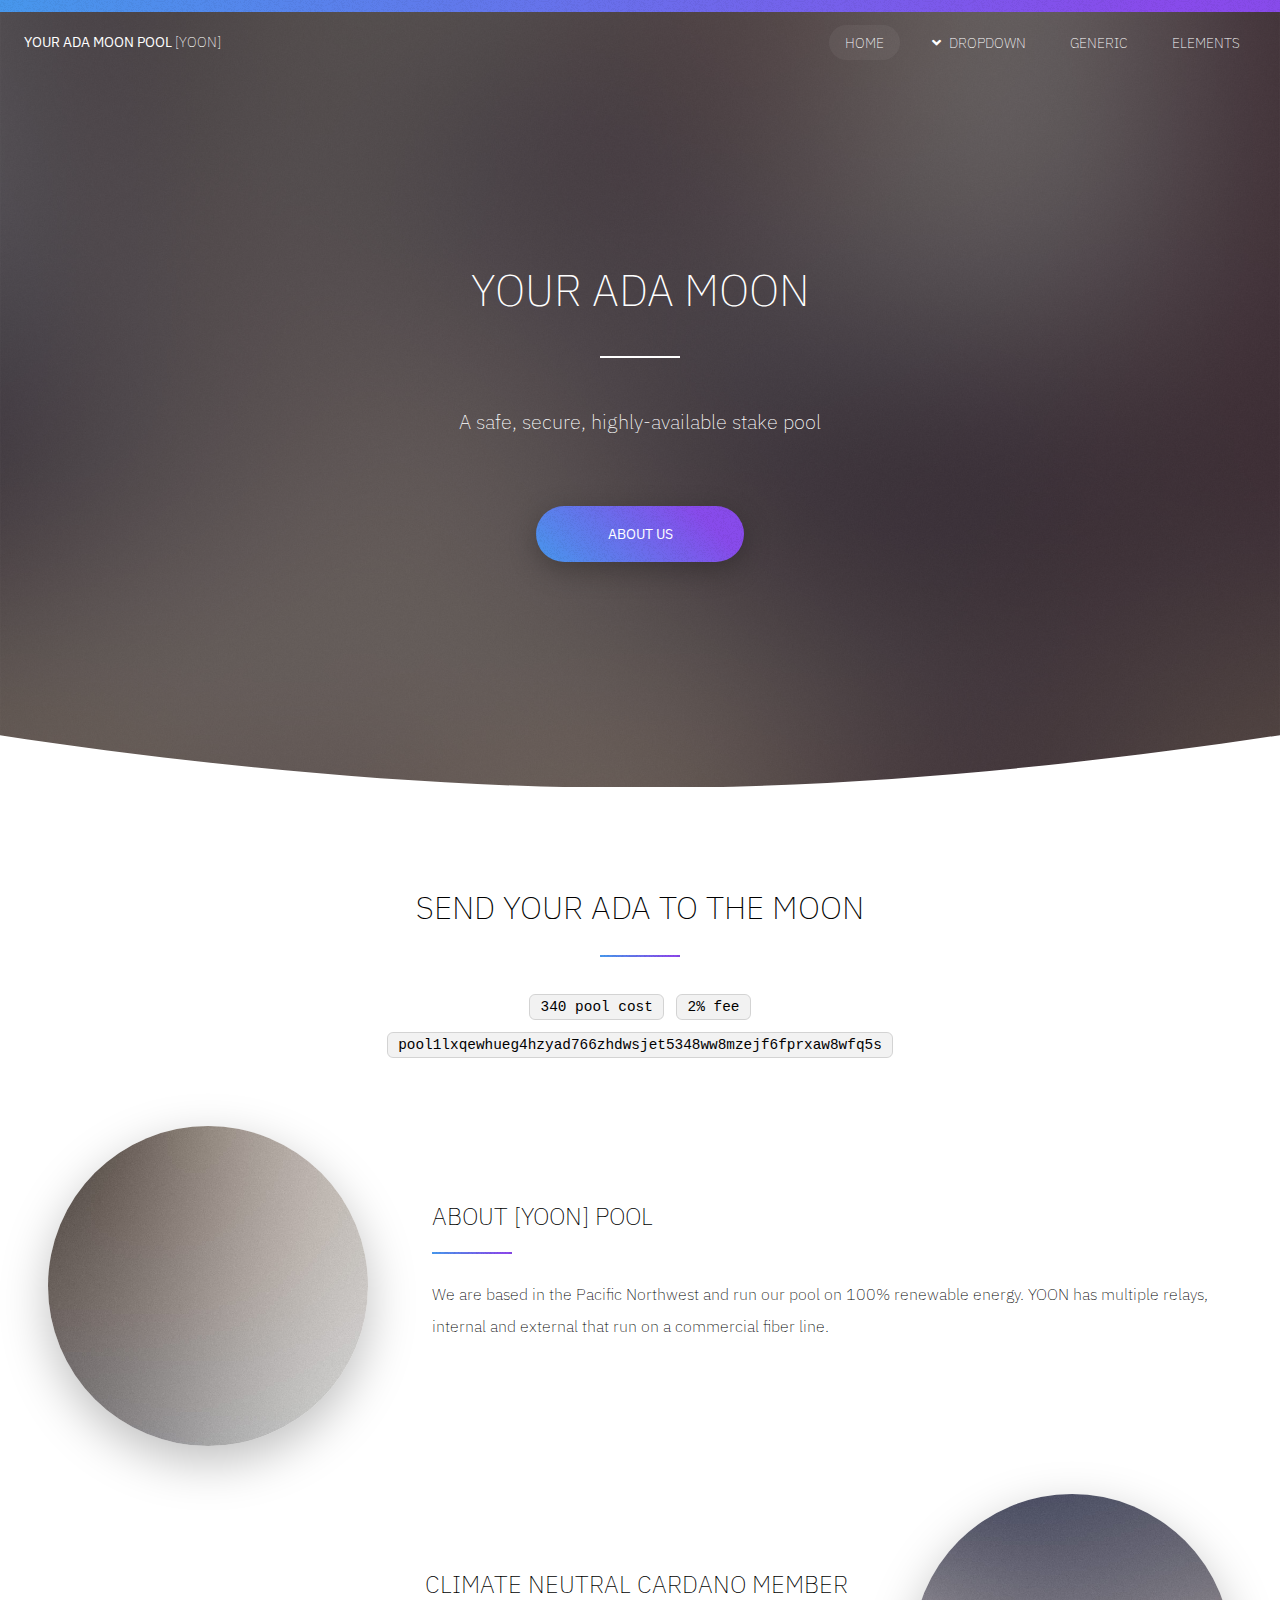
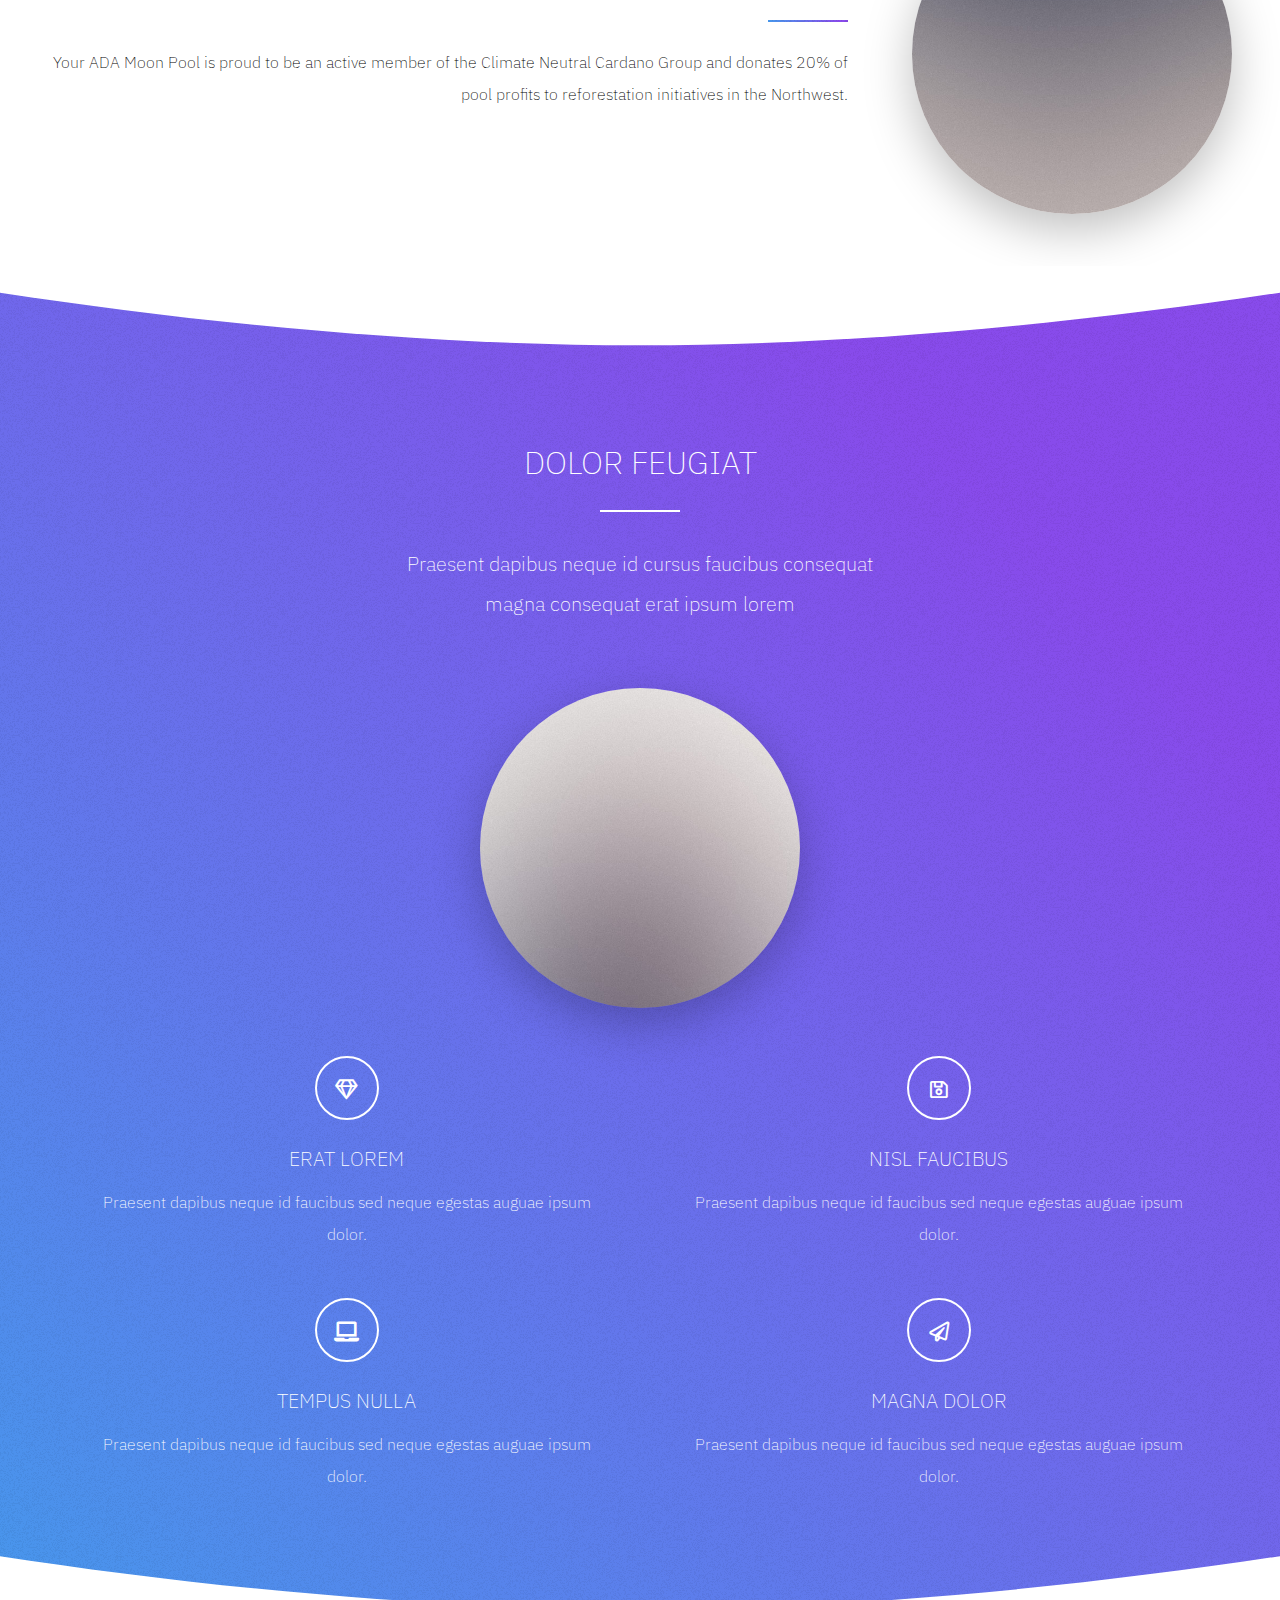
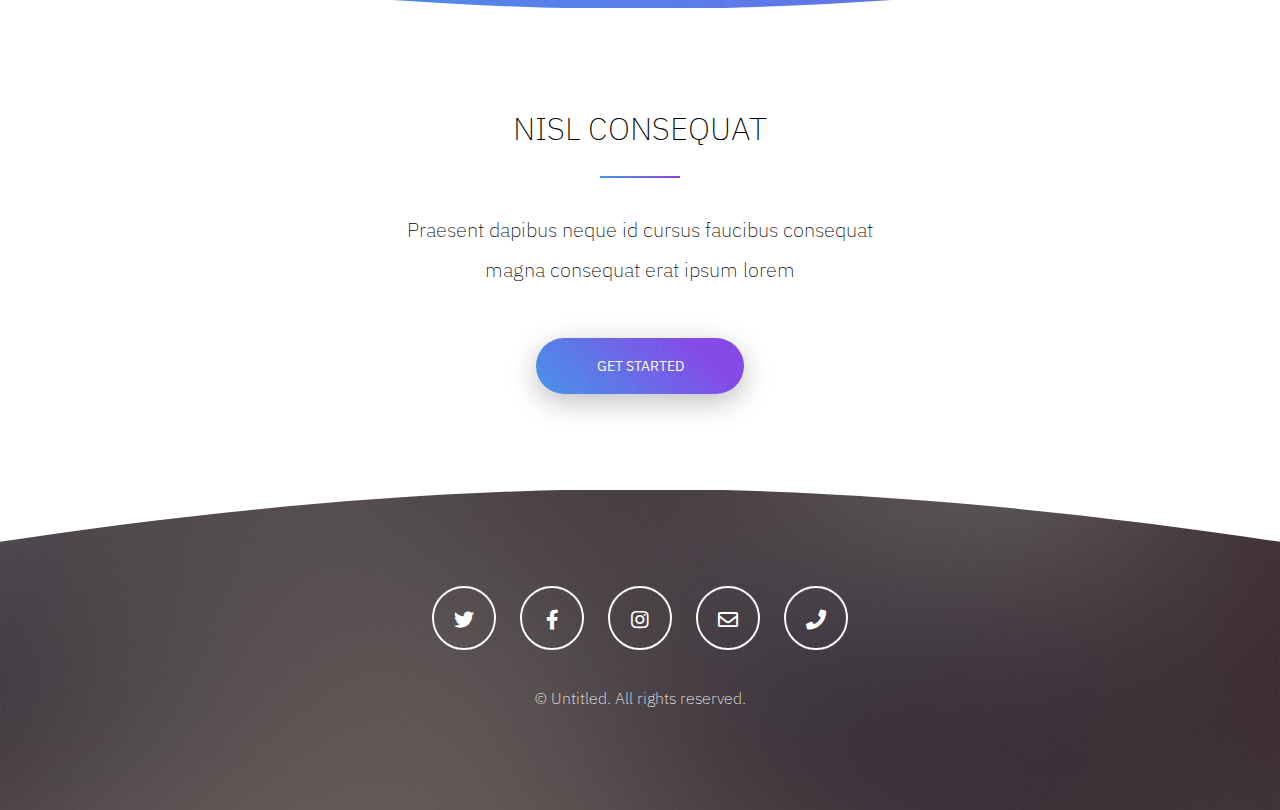
==== index.html @ e39b622f "adding info" ====
<!DOCTYPE HTML>
<!--
	Hyperbolic by Pixelarity
	pixelarity.com | hello@pixelarity.com
	License: pixelarity.com/license
-->
<html>
	<head>
		<title>YOON</title>
		<meta charset="utf-8" />
		<meta name="viewport" content="width=device-width, initial-scale=1, user-scalable=no" />
		<meta name="description" content="" />
		<meta name="keywords" content="" />
		<link rel="stylesheet" href="assets/css/main.css" />
	</head>
	<body class="is-preload">

		<!-- Wrapper -->
			<div id="wrapper">

				<!-- Header -->
					<section id="header" class="alt">

						<!-- Logo -->
							<a href="index.html" class="logo"><strong>Your ADA Moon Pool</strong> [YOON]</a>

						<!-- Nav -->
							<nav id="nav">
								<ul>
									<li class="current"><a href="index.html">Home</a></li>
									<li>
										<a href="#" class="icon solid fa-angle-down">Dropdown</a>
										<ul>
											<li><a href="#">Option One</a></li>
											<li><a href="#">Option Two</a></li>
											<li><a href="#">Option Three</a></li>
											<li>
												<a href="#">Submenu</a>
												<ul>
													<li><a href="#">Option One</a></li>
													<li><a href="#">Option Two</a></li>
													<li><a href="#">Option Three</a></li>
													<li><a href="#">Option Four</a></li>
												</ul>
											</li>
										</ul>
									</li>
									<li><a href="generic.html">Generic</a></li>
									<li><a href="elements.html">Elements</a></li>
								</ul>
							</nav>

					</section>

				<!-- Banner -->
					<section id="banner">
						<div class="content">
							<header class="major special">
								<h1>Your ADA Moon</h1>
								<p>A safe, secure, highly-available stake pool</p>
							</header>
							<ul class="actions special">
								<li><a href="#first" class="button primary wide scrolly">About Us</a></li>
							</ul>
						</div>
					</section>

				<!-- Section -->
					<section class="wrapper style1" id="first">
						<div class="inner">
							<header class="major special">
								<h2>Send your ADA to the Moon</h2>
								<code>340 pool cost</code> <code>2% fee</code>
								<p><code>pool1lxqewhueg4hzyad766zhdwsjet5348ww8mzejf6fprxaw8wfq5s</code></p>

							</header>
							<div class="spotlights">
								<section>
									<div class="image"><img src="images/pic01.jpg" alt="" /></div>
									<div class="content">
										<header class="major">
											<h3>About [YOON] Pool</h3>
										</header>
										<p>We are based in the Pacific Northwest and run our pool on 100% renewable energy.  YOON has multiple relays, internal and external that run on a commercial fiber line.</p>
									</div>
								</section>
								<section>
									<div class="image"><img src="images/pic02.jpg" alt="" /></div>
									<div class="content">
										<header class="major">
											<h3>Climate Neutral Cardano Member</h3>
										</header>
										<p>Your ADA Moon Pool is proud to be an active member of the Climate Neutral Cardano Group and donates 20% of pool profits to reforestation initiatives in the Northwest.</p>
									</div>
								</section>
							</div>
						</div>
					</section>

				<!-- Section -->
					<section class="wrapper style2 alt">
						<div class="inner">
							<header class="major special">
								<h2>Dolor feugiat</h2>
								<p>Praesent dapibus neque id cursus faucibus consequat<br />
								magna consequat erat ipsum lorem</p>
							</header>
							<div class="features">
								<ul>
									<li>
										<span class="icon alt major fa-gem"></span>
										<h3>Erat lorem</h3>
										<p>Praesent dapibus neque id faucibus sed neque egestas auguae ipsum dolor.</p>
									</li>
									<li>
										<span class="icon alt major solid fa-laptop"></span>
										<h3>Tempus nulla</h3>
										<p>Praesent dapibus neque id faucibus sed neque egestas auguae ipsum dolor.</p>
									</li>
								</ul>
								<span class="image"><img src="images/pic03.jpg" alt="" /></span>
								<ul>
									<li>
										<span class="icon alt major fa-save"></span>
										<h3>Nisl faucibus</h3>
										<p>Praesent dapibus neque id faucibus sed neque egestas auguae ipsum dolor.</p>
									</li>
									<li>
										<span class="icon alt major fa-paper-plane"></span>
										<h3>Magna dolor</h3>
										<p>Praesent dapibus neque id faucibus sed neque egestas auguae ipsum dolor.</p>
									</li>
								</ul>
							</div>
						</div>
					</section>

				<!-- Section -->
					<section class="wrapper style1">
						<div class="inner">
							<header class="major special alt">
								<h2>Nisl consequat</h2>
								<p>Praesent dapibus neque id cursus faucibus consequat<br />
								magna consequat erat ipsum lorem</p>
							</header>
							<ul class="actions special">
								<li><a href="#" class="button primary wide">Get Started</a></li>
							</ul>
						</div>
					</section>

				<!-- Footer -->
					<section id="footer">
						<ul class="icons">
							<li><a href="#" class="icon alt brands fa-twitter"><span class="label">Twitter</span></a></li>
							<li><a href="#" class="icon alt brands fa-facebook-f"><span class="label">Facebook</span></a></li>
							<li><a href="#" class="icon alt brands fa-instagram"><span class="label">Instagram</span></a></li>
							<li><a href="#" class="icon alt fa-envelope"><span class="label">Email</span></a></li>
							<li><a href="#" class="icon alt solid fa-phone"><span class="label">Phone</span></a></li>
						</ul>
						<p class="copyright">
							&copy; Untitled. All rights reserved.
						</p>
					</section>

			</div>

		<!-- Scripts -->
			<script src="assets/js/jquery.min.js"></script>
			<script src="assets/js/jquery.dropotron.min.js"></script>
			<script src="assets/js/jquery.scrollex.min.js"></script>
			<script src="assets/js/jquery.scrolly.min.js"></script>
			<script src="assets/js/browser.min.js"></script>
			<script src="assets/js/breakpoints.min.js"></script>
			<script src="assets/js/util.js"></script>
			<script src="assets/js/main.js"></script>

	</body>
</html>
---- assets/css/main.css ----
@import url(fontawesome-all.min.css);
@import url("https://fonts.googleapis.com/css?family=IBM+Plex+Sans:200,200i,400,400i");

/*
	Hyperbolic by Pixelarity
	pixelarity.com | hello@pixelarity.com
	License: pixelarity.com/license
*/

html, body, div, span, applet, object,
iframe, h1, h2, h3, h4, h5, h6, p, blockquote,
pre, a, abbr, acronym, address, big, cite,
code, del, dfn, em, img, ins, kbd, q, s, samp,
small, strike, strong, sub, sup, tt, var, b,
u, i, center, dl, dt, dd, ol, ul, li, fieldset,
form, label, legend, table, caption, tbody,
tfoot, thead, tr, th, td, article, aside,
canvas, details, embed, figure, figcaption,
footer, header, hgroup, menu, nav, output, ruby,
section, summary, time, mark, audio, video {
	margin: 0;
	padding: 0;
	border: 0;
	font-size: 100%;
	font: inherit;
	vertical-align: baseline;}

article, aside, details, figcaption, figure,
footer, header, hgroup, menu, nav, section {
	display: block;}

body {
	line-height: 1;
}

ol, ul {
	list-style: none;
}

blockquote, q {
	quotes: none;
}

	blockquote:before, blockquote:after, q:before, q:after {
		content: '';
		content: none;
	}

table {
	border-collapse: collapse;
	border-spacing: 0;
}

body {
	-webkit-text-size-adjust: none;
}

mark {
	background-color: transparent;
	color: inherit;
}

input::-moz-focus-inner {
	border: 0;
	padding: 0;
}

input, select, textarea {
	-moz-appearance: none;
	-webkit-appearance: none;
	-ms-appearance: none;
	appearance: none;
}

/* Basic */

	@-ms-viewport {
		width: device-width;
	}

	body {
		-ms-overflow-style: scrollbar;
	}

	@media screen and (max-width: 480px) {

		html, body {
			min-width: 320px;
		}

	}

	html {
		box-sizing: border-box;
	}

	*, *:before, *:after {
		box-sizing: inherit;
	}

	body.is-preload *, body.is-preload *:before, body.is-preload *:after {
		-moz-animation: none !important;
		-webkit-animation: none !important;
		-ms-animation: none !important;
		animation: none !important;
		-moz-transition: none !important;
		-webkit-transition: none !important;
		-ms-transition: none !important;
		transition: none !important;
	}

/* Typography */

	html {
		font-size: 14pt;
	}

		@media screen and (max-width: 1680px) {

			html {
				font-size: 12pt;
			}

		}

		@media screen and (max-width: 736px) {

			html {
				font-size: 11pt;
			}

		}

		@media screen and (max-width: 360px) {

			html {
				font-size: 10pt;
			}

		}

	body {
		background-color: #333333;
		color: #000000;
	}

	body, input, select, textarea {
		font-family: "IBM Plex Sans", Helvetica, sans-serif;
		font-weight: 200;
		font-size: 1rem;
		line-height: 2;
	}

	a {
		-moz-transition: color 0.2s ease-in-out, border-bottom-color 0.2s ease-in-out;
		-webkit-transition: color 0.2s ease-in-out, border-bottom-color 0.2s ease-in-out;
		-ms-transition: color 0.2s ease-in-out, border-bottom-color 0.2s ease-in-out;
		transition: color 0.2s ease-in-out, border-bottom-color 0.2s ease-in-out;
		border-bottom: dotted 1px;
		text-decoration: none;
	}

		a:hover {
			border-bottom-color: transparent;
		}

	strong, b {
		font-weight: 400;
	}

	em, i {
		font-style: italic;
	}

	p {
		margin: 0 0 2rem 0;
	}

	h1, h2, h3, h4, h5, h6 {
		font-weight: 200;
		line-height: 1.5;
		margin: 0 0 1.5rem 0;
		text-transform: uppercase;
	}

		h1 a, h2 a, h3 a, h4 a, h5 a, h6 a {
			color: inherit;
			text-decoration: none;
		}

	h1 {
		font-size: 3.25rem;
	}

	h2 {
		font-size: 2.5rem;
	}

	h3 {
		font-size: 1.75rem;
	}

	h4 {
		font-size: 1.25rem;
	}

	h5 {
		font-size: 0.9rem;
	}

	h6 {
		font-size: 0.7rem;
	}

	@media screen and (max-width: 1280px) {

		h1 {
			font-size: 2.75rem;
		}

		h2 {
			font-size: 2rem;
		}

		h3 {
			font-size: 1.5rem;
		}

	}

	@media screen and (max-width: 736px) {

		h1 {
			font-size: 2.25rem;
		}

		h2 {
			font-size: 1.5rem;
		}

		h3 {
			font-size: 1.25rem;
		}

	}

	sub {
		font-size: 0.8rem;
		position: relative;
		top: 0.5rem;
	}

	sup {
		font-size: 0.8rem;
		position: relative;
		top: -0.5rem;
	}

	blockquote {
		border-left: solid 0.5rem;
		font-style: italic;
		margin: 0 0 2rem 0;
		padding: 1rem 0 1rem 2rem;
	}

	code {
		border-radius: 6px;
		border: solid 1px;
		font-family: "Courier New", monospace;
		font-size: 0.9rem;
		margin: 0 0.25rem;
		padding: 0.25rem 0.65rem;
	}

	pre {
		-webkit-overflow-scrolling: touch;
		font-family: "Courier New", monospace;
		font-size: 0.9rem;
		margin: 0 0 2rem 0;
	}

		pre code {
			display: block;
			line-height: 1.75;
			padding: 1rem 1.5rem;
			overflow-x: auto;
		}

	hr {
		border: 0;
		border-bottom: solid 1px;
		margin: 2rem 0;
	}

		hr.major {
			margin: 4rem 0;
		}

		@media screen and (max-width: 736px) {

			hr.major {
				margin: 3rem 0;
			}

		}

	header.major h1, header.major h2, header.major h3, header.major h4, header.major h5, header.major h6 {
		margin: 0 0 0.875em 0;
		padding-bottom: 0.875em;
	}

		header.major h1:after, header.major h2:after, header.major h3:after, header.major h4:after, header.major h5:after, header.major h6:after {
			position: relative;
			top: 0.75em;
			content: '';
			height: 2px;
			display: block;
			width: 5rem;
		}

	header.major p {
		font-size: 1.25rem;
		margin: 0 0 6rem 0;
	}

	header.major.alt {
		margin-bottom: -3rem;
	}

	header.special {
		text-align: center;
	}

		header.special.major h1:after, header.special.major h2:after, header.special.major h3:after, header.special.major h4:after, header.special.major h5:after, header.special.major h6:after {
			margin: 0 auto;
		}

	@media screen and (max-width: 1280px) {

		header.major p {
			margin: 0 0 4rem 0;
		}

		header.major.alt {
			margin-bottom: -1rem;
		}

	}

	@media screen and (max-width: 736px) {

		header.major p {
			font-size: 1rem;
			margin: 0 0 3rem 0;
		}

		header.major.alt {
			margin-bottom: -1rem;
		}

	}

	@media screen and (max-width: 480px) {

		header.major p br {
			display: none;
		}

	}

	input, select, textarea {
		color: #000000;
	}

	a {
		color: #4797ec;
	}

	strong, b {
		color: #000000;
	}

	h1, h2, h3, h4, h5, h6 {
		color: #000000;
	}

	blockquote {
		border-left-color: rgba(0, 0, 0, 0.125);
	}

	code {
		background: rgba(0, 0, 0, 0.05);
		border-color: rgba(0, 0, 0, 0.125);
	}

	hr {
		border-bottom-color: rgba(0, 0, 0, 0.125);
	}

	header.major h1:after, header.major h2:after, header.major h3:after, header.major h4:after, header.major h5:after, header.major h6:after {
		background-color: #4797ec;
		background-image: url("../../images/overlay.png"), linear-gradient(90deg, rgba(71, 151, 236, 0), #884beb 90%);
		background-size: auto, auto;
		background-repeat: repeat, no-repeat;
	}

/* Row */

	.row {
		display: flex;
		flex-wrap: wrap;
		box-sizing: border-box;
		align-items: stretch;
	}

		.row > * {
			box-sizing: border-box;
		}

		.row.gtr-uniform > * > :last-child {
			margin-bottom: 0;
		}

		.row.aln-left {
			justify-content: flex-start;
		}

		.row.aln-center {
			justify-content: center;
		}

		.row.aln-right {
			justify-content: flex-end;
		}

		.row.aln-top {
			align-items: flex-start;
		}

		.row.aln-middle {
			align-items: center;
		}

		.row.aln-bottom {
			align-items: flex-end;
		}

		.row > .imp {
			order: -1;
		}

		.row > .col-1 {
			width: 8.33333%;
		}

		.row > .off-1 {
			margin-left: 8.33333%;
		}

		.row > .col-2 {
			width: 16.66667%;
		}

		.row > .off-2 {
			margin-left: 16.66667%;
		}

		.row > .col-3 {
			width: 25%;
		}

		.row > .off-3 {
			margin-left: 25%;
		}

		.row > .col-4 {
			width: 33.33333%;
		}

		.row > .off-4 {
			margin-left: 33.33333%;
		}

		.row > .col-5 {
			width: 41.66667%;
		}

		.row > .off-5 {
			margin-left: 41.66667%;
		}

		.row > .col-6 {
			width: 50%;
		}

		.row > .off-6 {
			margin-left: 50%;
		}

		.row > .col-7 {
			width: 58.33333%;
		}

		.row > .off-7 {
			margin-left: 58.33333%;
		}

		.row > .col-8 {
			width: 66.66667%;
		}

		.row > .off-8 {
			margin-left: 66.66667%;
		}

		.row > .col-9 {
			width: 75%;
		}

		.row > .off-9 {
			margin-left: 75%;
		}

		.row > .col-10 {
			width: 83.33333%;
		}

		.row > .off-10 {
			margin-left: 83.33333%;
		}

		.row > .col-11 {
			width: 91.66667%;
		}

		.row > .off-11 {
			margin-left: 91.66667%;
		}

		.row > .col-12 {
			width: 100%;
		}

		.row > .off-12 {
			margin-left: 100%;
		}

		.row.gtr-0 {
			margin-top: 0;
			margin-left: 0rem;
		}

			.row.gtr-0 > * {
				padding: 0 0 0 0rem;
			}

			.row.gtr-0.gtr-uniform {
				margin-top: 0rem;
			}

				.row.gtr-0.gtr-uniform > * {
					padding-top: 0rem;
				}

		.row.gtr-25 {
			margin-top: 0;
			margin-left: -0.5rem;
		}

			.row.gtr-25 > * {
				padding: 0 0 0 0.5rem;
			}

			.row.gtr-25.gtr-uniform {
				margin-top: -0.5rem;
			}

				.row.gtr-25.gtr-uniform > * {
					padding-top: 0.5rem;
				}

		.row.gtr-50 {
			margin-top: 0;
			margin-left: -1rem;
		}

			.row.gtr-50 > * {
				padding: 0 0 0 1rem;
			}

			.row.gtr-50.gtr-uniform {
				margin-top: -1rem;
			}

				.row.gtr-50.gtr-uniform > * {
					padding-top: 1rem;
				}

		.row {
			margin-top: 0;
			margin-left: -2rem;
		}

			.row > * {
				padding: 0 0 0 2rem;
			}

			.row.gtr-uniform {
				margin-top: -2rem;
			}

				.row.gtr-uniform > * {
					padding-top: 2rem;
				}

		.row.gtr-150 {
			margin-top: 0;
			margin-left: -3rem;
		}

			.row.gtr-150 > * {
				padding: 0 0 0 3rem;
			}

			.row.gtr-150.gtr-uniform {
				margin-top: -3rem;
			}

				.row.gtr-150.gtr-uniform > * {
					padding-top: 3rem;
				}

		.row.gtr-200 {
			margin-top: 0;
			margin-left: -4rem;
		}

			.row.gtr-200 > * {
				padding: 0 0 0 4rem;
			}

			.row.gtr-200.gtr-uniform {
				margin-top: -4rem;
			}

				.row.gtr-200.gtr-uniform > * {
					padding-top: 4rem;
				}

		@media screen and (max-width: 1680px) {

			.row {
				display: flex;
				flex-wrap: wrap;
				box-sizing: border-box;
				align-items: stretch;
			}

				.row > * {
					box-sizing: border-box;
				}

				.row.gtr-uniform > * > :last-child {
					margin-bottom: 0;
				}

				.row.aln-left {
					justify-content: flex-start;
				}

				.row.aln-center {
					justify-content: center;
				}

				.row.aln-right {
					justify-content: flex-end;
				}

				.row.aln-top {
					align-items: flex-start;
				}

				.row.aln-middle {
					align-items: center;
				}

				.row.aln-bottom {
					align-items: flex-end;
				}

				.row > .imp-xlarge {
					order: -1;
				}

				.row > .col-1-xlarge {
					width: 8.33333%;
				}

				.row > .off-1-xlarge {
					margin-left: 8.33333%;
				}

				.row > .col-2-xlarge {
					width: 16.66667%;
				}

				.row > .off-2-xlarge {
					margin-left: 16.66667%;
				}

				.row > .col-3-xlarge {
					width: 25%;
				}

				.row > .off-3-xlarge {
					margin-left: 25%;
				}

				.row > .col-4-xlarge {
					width: 33.33333%;
				}

				.row > .off-4-xlarge {
					margin-left: 33.33333%;
				}

				.row > .col-5-xlarge {
					width: 41.66667%;
				}

				.row > .off-5-xlarge {
					margin-left: 41.66667%;
				}

				.row > .col-6-xlarge {
					width: 50%;
				}

				.row > .off-6-xlarge {
					margin-left: 50%;
				}

				.row > .col-7-xlarge {
					width: 58.33333%;
				}

				.row > .off-7-xlarge {
					margin-left: 58.33333%;
				}

				.row > .col-8-xlarge {
					width: 66.66667%;
				}

				.row > .off-8-xlarge {
					margin-left: 66.66667%;
				}

				.row > .col-9-xlarge {
					width: 75%;
				}

				.row > .off-9-xlarge {
					margin-left: 75%;
				}

				.row > .col-10-xlarge {
					width: 83.33333%;
				}

				.row > .off-10-xlarge {
					margin-left: 83.33333%;
				}

				.row > .col-11-xlarge {
					width: 91.66667%;
				}

				.row > .off-11-xlarge {
					margin-left: 91.66667%;
				}

				.row > .col-12-xlarge {
					width: 100%;
				}

				.row > .off-12-xlarge {
					margin-left: 100%;
				}

				.row.gtr-0 {
					margin-top: 0;
					margin-left: 0rem;
				}

					.row.gtr-0 > * {
						padding: 0 0 0 0rem;
					}

					.row.gtr-0.gtr-uniform {
						margin-top: 0rem;
					}

						.row.gtr-0.gtr-uniform > * {
							padding-top: 0rem;
						}

				.row.gtr-25 {
					margin-top: 0;
					margin-left: -0.5rem;
				}

					.row.gtr-25 > * {
						padding: 0 0 0 0.5rem;
					}

					.row.gtr-25.gtr-uniform {
						margin-top: -0.5rem;
					}

						.row.gtr-25.gtr-uniform > * {
							padding-top: 0.5rem;
						}

				.row.gtr-50 {
					margin-top: 0;
					margin-left: -1rem;
				}

					.row.gtr-50 > * {
						padding: 0 0 0 1rem;
					}

					.row.gtr-50.gtr-uniform {
						margin-top: -1rem;
					}

						.row.gtr-50.gtr-uniform > * {
							padding-top: 1rem;
						}

				.row {
					margin-top: 0;
					margin-left: -2rem;
				}

					.row > * {
						padding: 0 0 0 2rem;
					}

					.row.gtr-uniform {
						margin-top: -2rem;
					}

						.row.gtr-uniform > * {
							padding-top: 2rem;
						}

				.row.gtr-150 {
					margin-top: 0;
					margin-left: -3rem;
				}

					.row.gtr-150 > * {
						padding: 0 0 0 3rem;
					}

					.row.gtr-150.gtr-uniform {
						margin-top: -3rem;
					}

						.row.gtr-150.gtr-uniform > * {
							padding-top: 3rem;
						}

				.row.gtr-200 {
					margin-top: 0;
					margin-left: -4rem;
				}

					.row.gtr-200 > * {
						padding: 0 0 0 4rem;
					}

					.row.gtr-200.gtr-uniform {
						margin-top: -4rem;
					}

						.row.gtr-200.gtr-uniform > * {
							padding-top: 4rem;
						}

		}

		@media screen and (max-width: 1280px) {

			.row {
				display: flex;
				flex-wrap: wrap;
				box-sizing: border-box;
				align-items: stretch;
			}

				.row > * {
					box-sizing: border-box;
				}

				.row.gtr-uniform > * > :last-child {
					margin-bottom: 0;
				}

				.row.aln-left {
					justify-content: flex-start;
				}

				.row.aln-center {
					justify-content: center;
				}

				.row.aln-right {
					justify-content: flex-end;
				}

				.row.aln-top {
					align-items: flex-start;
				}

				.row.aln-middle {
					align-items: center;
				}

				.row.aln-bottom {
					align-items: flex-end;
				}

				.row > .imp-large {
					order: -1;
				}

				.row > .col-1-large {
					width: 8.33333%;
				}

				.row > .off-1-large {
					margin-left: 8.33333%;
				}

				.row > .col-2-large {
					width: 16.66667%;
				}

				.row > .off-2-large {
					margin-left: 16.66667%;
				}

				.row > .col-3-large {
					width: 25%;
				}

				.row > .off-3-large {
					margin-left: 25%;
				}

				.row > .col-4-large {
					width: 33.33333%;
				}

				.row > .off-4-large {
					margin-left: 33.33333%;
				}

				.row > .col-5-large {
					width: 41.66667%;
				}

				.row > .off-5-large {
					margin-left: 41.66667%;
				}

				.row > .col-6-large {
					width: 50%;
				}

				.row > .off-6-large {
					margin-left: 50%;
				}

				.row > .col-7-large {
					width: 58.33333%;
				}

				.row > .off-7-large {
					margin-left: 58.33333%;
				}

				.row > .col-8-large {
					width: 66.66667%;
				}

				.row > .off-8-large {
					margin-left: 66.66667%;
				}

				.row > .col-9-large {
					width: 75%;
				}

				.row > .off-9-large {
					margin-left: 75%;
				}

				.row > .col-10-large {
					width: 83.33333%;
				}

				.row > .off-10-large {
					margin-left: 83.33333%;
				}

				.row > .col-11-large {
					width: 91.66667%;
				}

				.row > .off-11-large {
					margin-left: 91.66667%;
				}

				.row > .col-12-large {
					width: 100%;
				}

				.row > .off-12-large {
					margin-left: 100%;
				}

				.row.gtr-0 {
					margin-top: 0;
					margin-left: 0rem;
				}

					.row.gtr-0 > * {
						padding: 0 0 0 0rem;
					}

					.row.gtr-0.gtr-uniform {
						margin-top: 0rem;
					}

						.row.gtr-0.gtr-uniform > * {
							padding-top: 0rem;
						}

				.row.gtr-25 {
					margin-top: 0;
					margin-left: -0.375rem;
				}

					.row.gtr-25 > * {
						padding: 0 0 0 0.375rem;
					}

					.row.gtr-25.gtr-uniform {
						margin-top: -0.375rem;
					}

						.row.gtr-25.gtr-uniform > * {
							padding-top: 0.375rem;
						}

				.row.gtr-50 {
					margin-top: 0;
					margin-left: -0.75rem;
				}

					.row.gtr-50 > * {
						padding: 0 0 0 0.75rem;
					}

					.row.gtr-50.gtr-uniform {
						margin-top: -0.75rem;
					}

						.row.gtr-50.gtr-uniform > * {
							padding-top: 0.75rem;
						}

				.row {
					margin-top: 0;
					margin-left: -1.5rem;
				}

					.row > * {
						padding: 0 0 0 1.5rem;
					}

					.row.gtr-uniform {
						margin-top: -1.5rem;
					}

						.row.gtr-uniform > * {
							padding-top: 1.5rem;
						}

				.row.gtr-150 {
					margin-top: 0;
					margin-left: -2.25rem;
				}

					.row.gtr-150 > * {
						padding: 0 0 0 2.25rem;
					}

					.row.gtr-150.gtr-uniform {
						margin-top: -2.25rem;
					}

						.row.gtr-150.gtr-uniform > * {
							padding-top: 2.25rem;
						}

				.row.gtr-200 {
					margin-top: 0;
					margin-left: -3rem;
				}

					.row.gtr-200 > * {
						padding: 0 0 0 3rem;
					}

					.row.gtr-200.gtr-uniform {
						margin-top: -3rem;
					}

						.row.gtr-200.gtr-uniform > * {
							padding-top: 3rem;
						}

		}

		@media screen and (max-width: 980px) {

			.row {
				display: flex;
				flex-wrap: wrap;
				box-sizing: border-box;
				align-items: stretch;
			}

				.row > * {
					box-sizing: border-box;
				}

				.row.gtr-uniform > * > :last-child {
					margin-bottom: 0;
				}

				.row.aln-left {
					justify-content: flex-start;
				}

				.row.aln-center {
					justify-content: center;
				}

				.row.aln-right {
					justify-content: flex-end;
				}

				.row.aln-top {
					align-items: flex-start;
				}

				.row.aln-middle {
					align-items: center;
				}

				.row.aln-bottom {
					align-items: flex-end;
				}

				.row > .imp-medium {
					order: -1;
				}

				.row > .col-1-medium {
					width: 8.33333%;
				}

				.row > .off-1-medium {
					margin-left: 8.33333%;
				}

				.row > .col-2-medium {
					width: 16.66667%;
				}

				.row > .off-2-medium {
					margin-left: 16.66667%;
				}

				.row > .col-3-medium {
					width: 25%;
				}

				.row > .off-3-medium {
					margin-left: 25%;
				}

				.row > .col-4-medium {
					width: 33.33333%;
				}

				.row > .off-4-medium {
					margin-left: 33.33333%;
				}

				.row > .col-5-medium {
					width: 41.66667%;
				}

				.row > .off-5-medium {
					margin-left: 41.66667%;
				}

				.row > .col-6-medium {
					width: 50%;
				}

				.row > .off-6-medium {
					margin-left: 50%;
				}

				.row > .col-7-medium {
					width: 58.33333%;
				}

				.row > .off-7-medium {
					margin-left: 58.33333%;
				}

				.row > .col-8-medium {
					width: 66.66667%;
				}

				.row > .off-8-medium {
					margin-left: 66.66667%;
				}

				.row > .col-9-medium {
					width: 75%;
				}

				.row > .off-9-medium {
					margin-left: 75%;
				}

				.row > .col-10-medium {
					width: 83.33333%;
				}

				.row > .off-10-medium {
					margin-left: 83.33333%;
				}

				.row > .col-11-medium {
					width: 91.66667%;
				}

				.row > .off-11-medium {
					margin-left: 91.66667%;
				}

				.row > .col-12-medium {
					width: 100%;
				}

				.row > .off-12-medium {
					margin-left: 100%;
				}

				.row.gtr-0 {
					margin-top: 0;
					margin-left: 0rem;
				}

					.row.gtr-0 > * {
						padding: 0 0 0 0rem;
					}

					.row.gtr-0.gtr-uniform {
						margin-top: 0rem;
					}

						.row.gtr-0.gtr-uniform > * {
							padding-top: 0rem;
						}

				.row.gtr-25 {
					margin-top: 0;
					margin-left: -0.375rem;
				}

					.row.gtr-25 > * {
						padding: 0 0 0 0.375rem;
					}

					.row.gtr-25.gtr-uniform {
						margin-top: -0.375rem;
					}

						.row.gtr-25.gtr-uniform > * {
							padding-top: 0.375rem;
						}

				.row.gtr-50 {
					margin-top: 0;
					margin-left: -0.75rem;
				}

					.row.gtr-50 > * {
						padding: 0 0 0 0.75rem;
					}

					.row.gtr-50.gtr-uniform {
						margin-top: -0.75rem;
					}

						.row.gtr-50.gtr-uniform > * {
							padding-top: 0.75rem;
						}

				.row {
					margin-top: 0;
					margin-left: -1.5rem;
				}

					.row > * {
						padding: 0 0 0 1.5rem;
					}

					.row.gtr-uniform {
						margin-top: -1.5rem;
					}

						.row.gtr-uniform > * {
							padding-top: 1.5rem;
						}

				.row.gtr-150 {
					margin-top: 0;
					margin-left: -2.25rem;
				}

					.row.gtr-150 > * {
						padding: 0 0 0 2.25rem;
					}

					.row.gtr-150.gtr-uniform {
						margin-top: -2.25rem;
					}

						.row.gtr-150.gtr-uniform > * {
							padding-top: 2.25rem;
						}

				.row.gtr-200 {
					margin-top: 0;
					margin-left: -3rem;
				}

					.row.gtr-200 > * {
						padding: 0 0 0 3rem;
					}

					.row.gtr-200.gtr-uniform {
						margin-top: -3rem;
					}

						.row.gtr-200.gtr-uniform > * {
							padding-top: 3rem;
						}

		}

		@media screen and (max-width: 736px) {

			.row {
				display: flex;
				flex-wrap: wrap;
				box-sizing: border-box;
				align-items: stretch;
			}

				.row > * {
					box-sizing: border-box;
				}

				.row.gtr-uniform > * > :last-child {
					margin-bottom: 0;
				}

				.row.aln-left {
					justify-content: flex-start;
				}

				.row.aln-center {
					justify-content: center;
				}

				.row.aln-right {
					justify-content: flex-end;
				}

				.row.aln-top {
					align-items: flex-start;
				}

				.row.aln-middle {
					align-items: center;
				}

				.row.aln-bottom {
					align-items: flex-end;
				}

				.row > .imp-small {
					order: -1;
				}

				.row > .col-1-small {
					width: 8.33333%;
				}

				.row > .off-1-small {
					margin-left: 8.33333%;
				}

				.row > .col-2-small {
					width: 16.66667%;
				}

				.row > .off-2-small {
					margin-left: 16.66667%;
				}

				.row > .col-3-small {
					width: 25%;
				}

				.row > .off-3-small {
					margin-left: 25%;
				}

				.row > .col-4-small {
					width: 33.33333%;
				}

				.row > .off-4-small {
					margin-left: 33.33333%;
				}

				.row > .col-5-small {
					width: 41.66667%;
				}

				.row > .off-5-small {
					margin-left: 41.66667%;
				}

				.row > .col-6-small {
					width: 50%;
				}

				.row > .off-6-small {
					margin-left: 50%;
				}

				.row > .col-7-small {
					width: 58.33333%;
				}

				.row > .off-7-small {
					margin-left: 58.33333%;
				}

				.row > .col-8-small {
					width: 66.66667%;
				}

				.row > .off-8-small {
					margin-left: 66.66667%;
				}

				.row > .col-9-small {
					width: 75%;
				}

				.row > .off-9-small {
					margin-left: 75%;
				}

				.row > .col-10-small {
					width: 83.33333%;
				}

				.row > .off-10-small {
					margin-left: 83.33333%;
				}

				.row > .col-11-small {
					width: 91.66667%;
				}

				.row > .off-11-small {
					margin-left: 91.66667%;
				}

				.row > .col-12-small {
					width: 100%;
				}

				.row > .off-12-small {
					margin-left: 100%;
				}

				.row.gtr-0 {
					margin-top: 0;
					margin-left: 0rem;
				}

					.row.gtr-0 > * {
						padding: 0 0 0 0rem;
					}

					.row.gtr-0.gtr-uniform {
						margin-top: 0rem;
					}

						.row.gtr-0.gtr-uniform > * {
							padding-top: 0rem;
						}

				.row.gtr-25 {
					margin-top: 0;
					margin-left: -0.3125rem;
				}

					.row.gtr-25 > * {
						padding: 0 0 0 0.3125rem;
					}

					.row.gtr-25.gtr-uniform {
						margin-top: -0.3125rem;
					}

						.row.gtr-25.gtr-uniform > * {
							padding-top: 0.3125rem;
						}

				.row.gtr-50 {
					margin-top: 0;
					margin-left: -0.625rem;
				}

					.row.gtr-50 > * {
						padding: 0 0 0 0.625rem;
					}

					.row.gtr-50.gtr-uniform {
						margin-top: -0.625rem;
					}

						.row.gtr-50.gtr-uniform > * {
							padding-top: 0.625rem;
						}

				.row {
					margin-top: 0;
					margin-left: -1.25rem;
				}

					.row > * {
						padding: 0 0 0 1.25rem;
					}

					.row.gtr-uniform {
						margin-top: -1.25rem;
					}

						.row.gtr-uniform > * {
							padding-top: 1.25rem;
						}

				.row.gtr-150 {
					margin-top: 0;
					margin-left: -1.875rem;
				}

					.row.gtr-150 > * {
						padding: 0 0 0 1.875rem;
					}

					.row.gtr-150.gtr-uniform {
						margin-top: -1.875rem;
					}

						.row.gtr-150.gtr-uniform > * {
							padding-top: 1.875rem;
						}

				.row.gtr-200 {
					margin-top: 0;
					margin-left: -2.5rem;
				}

					.row.gtr-200 > * {
						padding: 0 0 0 2.5rem;
					}

					.row.gtr-200.gtr-uniform {
						margin-top: -2.5rem;
					}

						.row.gtr-200.gtr-uniform > * {
							padding-top: 2.5rem;
						}

		}

		@media screen and (max-width: 480px) {

			.row {
				display: flex;
				flex-wrap: wrap;
				box-sizing: border-box;
				align-items: stretch;
			}

				.row > * {
					box-sizing: border-box;
				}

				.row.gtr-uniform > * > :last-child {
					margin-bottom: 0;
				}

				.row.aln-left {
					justify-content: flex-start;
				}

				.row.aln-center {
					justify-content: center;
				}

				.row.aln-right {
					justify-content: flex-end;
				}

				.row.aln-top {
					align-items: flex-start;
				}

				.row.aln-middle {
					align-items: center;
				}

				.row.aln-bottom {
					align-items: flex-end;
				}

				.row > .imp-xsmall {
					order: -1;
				}

				.row > .col-1-xsmall {
					width: 8.33333%;
				}

				.row > .off-1-xsmall {
					margin-left: 8.33333%;
				}

				.row > .col-2-xsmall {
					width: 16.66667%;
				}

				.row > .off-2-xsmall {
					margin-left: 16.66667%;
				}

				.row > .col-3-xsmall {
					width: 25%;
				}

				.row > .off-3-xsmall {
					margin-left: 25%;
				}

				.row > .col-4-xsmall {
					width: 33.33333%;
				}

				.row > .off-4-xsmall {
					margin-left: 33.33333%;
				}

				.row > .col-5-xsmall {
					width: 41.66667%;
				}

				.row > .off-5-xsmall {
					margin-left: 41.66667%;
				}

				.row > .col-6-xsmall {
					width: 50%;
				}

				.row > .off-6-xsmall {
					margin-left: 50%;
				}

				.row > .col-7-xsmall {
					width: 58.33333%;
				}

				.row > .off-7-xsmall {
					margin-left: 58.33333%;
				}

				.row > .col-8-xsmall {
					width: 66.66667%;
				}

				.row > .off-8-xsmall {
					margin-left: 66.66667%;
				}

				.row > .col-9-xsmall {
					width: 75%;
				}

				.row > .off-9-xsmall {
					margin-left: 75%;
				}

				.row > .col-10-xsmall {
					width: 83.33333%;
				}

				.row > .off-10-xsmall {
					margin-left: 83.33333%;
				}

				.row > .col-11-xsmall {
					width: 91.66667%;
				}

				.row > .off-11-xsmall {
					margin-left: 91.66667%;
				}

				.row > .col-12-xsmall {
					width: 100%;
				}

				.row > .off-12-xsmall {
					margin-left: 100%;
				}

				.row.gtr-0 {
					margin-top: 0;
					margin-left: 0rem;
				}

					.row.gtr-0 > * {
						padding: 0 0 0 0rem;
					}

					.row.gtr-0.gtr-uniform {
						margin-top: 0rem;
					}

						.row.gtr-0.gtr-uniform > * {
							padding-top: 0rem;
						}

				.row.gtr-25 {
					margin-top: 0;
					margin-left: -0.3125rem;
				}

					.row.gtr-25 > * {
						padding: 0 0 0 0.3125rem;
					}

					.row.gtr-25.gtr-uniform {
						margin-top: -0.3125rem;
					}

						.row.gtr-25.gtr-uniform > * {
							padding-top: 0.3125rem;
						}

				.row.gtr-50 {
					margin-top: 0;
					margin-left: -0.625rem;
				}

					.row.gtr-50 > * {
						padding: 0 0 0 0.625rem;
					}

					.row.gtr-50.gtr-uniform {
						margin-top: -0.625rem;
					}

						.row.gtr-50.gtr-uniform > * {
							padding-top: 0.625rem;
						}

				.row {
					margin-top: 0;
					margin-left: -1.25rem;
				}

					.row > * {
						padding: 0 0 0 1.25rem;
					}

					.row.gtr-uniform {
						margin-top: -1.25rem;
					}

						.row.gtr-uniform > * {
							padding-top: 1.25rem;
						}

				.row.gtr-150 {
					margin-top: 0;
					margin-left: -1.875rem;
				}

					.row.gtr-150 > * {
						padding: 0 0 0 1.875rem;
					}

					.row.gtr-150.gtr-uniform {
						margin-top: -1.875rem;
					}

						.row.gtr-150.gtr-uniform > * {
							padding-top: 1.875rem;
						}

				.row.gtr-200 {
					margin-top: 0;
					margin-left: -2.5rem;
				}

					.row.gtr-200 > * {
						padding: 0 0 0 2.5rem;
					}

					.row.gtr-200.gtr-uniform {
						margin-top: -2.5rem;
					}

						.row.gtr-200.gtr-uniform > * {
							padding-top: 2.5rem;
						}

		}

/* Box */

	.box {
		border: solid 1px;
		border-radius: 6px;
		margin-bottom: 2rem;
		padding: 1.5rem;
	}

		.box > :last-child {
			margin-bottom: 0;
		}

		.box.alt {
			border: 0;
			border-radius: 0;
			padding: 0;
		}

	.box {
		border-color: rgba(0, 0, 0, 0.125);
	}

/* Button */

	input[type="submit"],
	input[type="reset"],
	input[type="button"],
	button,
	.button {
		-moz-appearance: none;
		-webkit-appearance: none;
		-ms-appearance: none;
		appearance: none;
		-moz-transition: background-color 0.2s ease-in-out, box-shadow 0.2s ease-in-out, color 0.2s ease-in-out, -moz-transform 0.1s ease-in-out;
		-webkit-transition: background-color 0.2s ease-in-out, box-shadow 0.2s ease-in-out, color 0.2s ease-in-out, -webkit-transform 0.1s ease-in-out;
		-ms-transition: background-color 0.2s ease-in-out, box-shadow 0.2s ease-in-out, color 0.2s ease-in-out, -ms-transform 0.1s ease-in-out;
		transition: background-color 0.2s ease-in-out, box-shadow 0.2s ease-in-out, color 0.2s ease-in-out, transform 0.1s ease-in-out;
		border: 0;
		border-radius: 6px;
		cursor: pointer;
		display: inline-block;
		font-weight: 400;
		height: 3.5rem;
		line-height: 3.5rem;
		padding: 0 2rem;
		text-align: center;
		text-decoration: none;
		white-space: nowrap;
		text-transform: uppercase;
		font-size: 0.9rem;
		border-radius: 3.5rem;
	}

		input[type="submit"].small,
		input[type="reset"].small,
		input[type="button"].small,
		button.small,
		.button.small {
			font-size: 0.8rem;
			height: 2.625rem;
			line-height: 2.625rem;
			padding: 0 1.75rem;
		}

		input[type="submit"].large,
		input[type="reset"].large,
		input[type="button"].large,
		button.large,
		.button.large {
			font-size: 1.25rem;
			height: 4.375rem;
			line-height: 4.375rem;
			padding: 0 3rem;
		}

		input[type="submit"].wide,
		input[type="reset"].wide,
		input[type="button"].wide,
		button.wide,
		.button.wide {
			min-width: 13rem;
		}

		input[type="submit"].icon:before,
		input[type="reset"].icon:before,
		input[type="button"].icon:before,
		button.icon:before,
		.button.icon:before {
			margin-right: 0.5rem;
		}

		input[type="submit"].fit,
		input[type="reset"].fit,
		input[type="button"].fit,
		button.fit,
		.button.fit {
			width: 100%;
		}

		input[type="submit"].disabled, input[type="submit"]:disabled,
		input[type="reset"].disabled,
		input[type="reset"]:disabled,
		input[type="button"].disabled,
		input[type="button"]:disabled,
		button.disabled,
		button:disabled,
		.button.disabled,
		.button:disabled {
			pointer-events: none;
			opacity: 0.25;
		}

	input[type="submit"],
	input[type="reset"],
	input[type="button"],
	button,
	.button {
		background-color: transparent;
		box-shadow: inset 0 0 0 1px #000000;
		color: #000000 !important;
	}

		input[type="submit"]:hover,
		input[type="reset"]:hover,
		input[type="button"]:hover,
		button:hover,
		.button:hover {
			box-shadow: inset 0 0 0 1px #4797ec;
			color: #4797ec !important;
		}

			input[type="submit"]:hover:active,
			input[type="reset"]:hover:active,
			input[type="button"]:hover:active,
			button:hover:active,
			.button:hover:active {
				background-color: rgba(71, 151, 236, 0.25);
			}

		input[type="submit"].primary,
		input[type="reset"].primary,
		input[type="button"].primary,
		button.primary,
		.button.primary {
			background-color: #4797ec;
			background-image: url("../../images/overlay.png"), linear-gradient(45deg, rgba(71, 151, 236, 0), #884beb 80%);
			background-size: auto, auto;
			background-repeat: repeat, no-repeat;
			box-shadow: 0 0.5rem 1.75rem 0 rgba(0, 0, 0, 0.25);
			color: #ffffff !important;
		}

			input[type="submit"].primary:hover,
			input[type="reset"].primary:hover,
			input[type="button"].primary:hover,
			button.primary:hover,
			.button.primary:hover {
				background-color: #6cacf0;
			}

				input[type="submit"].primary:hover:active,
				input[type="reset"].primary:hover:active,
				input[type="button"].primary:hover:active,
				button.primary:hover:active,
				.button.primary:hover:active {
					background-color: #2882e2;
				}

/* Form */

	form {
		margin: 0 0 2rem 0;
	}

	input[type="text"],
	input[type="password"],
	input[type="email"],
	input[type="tel"],
	input[type="search"],
	input[type="url"],
	select,
	textarea {
		-moz-appearance: none;
		-webkit-appearance: none;
		-ms-appearance: none;
		appearance: none;
		background-color: transparent;
		border-radius: 6px;
		border: none;
		border: solid 1px;
		color: inherit;
		display: block;
		outline: 0;
		padding: 0 1.25rem;
		text-decoration: none;
		width: 100%;
	}

		input[type="text"]:invalid,
		input[type="password"]:invalid,
		input[type="email"]:invalid,
		input[type="tel"]:invalid,
		input[type="search"]:invalid,
		input[type="url"]:invalid,
		select:invalid,
		textarea:invalid {
			box-shadow: none;
		}

	label {
		display: block;
		font-size: 1rem;
		font-weight: 400;
		margin: 0 0 1rem 0;
	}

	input[type="text"],
	input[type="password"],
	input[type="email"],
	input[type="tel"],
	input[type="search"],
	input[type="url"] {
		height: 3.5rem;
	}

	select {
		background-size: 1.25rem;
		background-repeat: no-repeat;
		background-position: calc(100% - 1rem) center;
		height: 3.5rem;
		padding-right: 3.5rem;
		text-overflow: ellipsis;
	}

		select:focus::-ms-value {
			background-color: transparent;
		}

		select::-ms-expand {
			display: none;
		}

	textarea {
		padding: 0.75rem 1rem;
	}

	input[type="checkbox"],
	input[type="radio"] {
		-moz-appearance: none;
		-webkit-appearance: none;
		-ms-appearance: none;
		appearance: none;
		display: block;
		float: left;
		margin-right: -2rem;
		opacity: 0;
		width: 1rem;
		z-index: -1;
	}

		input[type="checkbox"] + label,
		input[type="radio"] + label {
			text-decoration: none;
			cursor: pointer;
			display: inline-block;
			font-size: 1rem;
			font-weight: 200;
			padding-left: 2.975rem;
			padding-right: 0.875rem;
			position: relative;
		}

			input[type="checkbox"] + label:before,
			input[type="radio"] + label:before {
				-moz-osx-font-smoothing: grayscale;
				-webkit-font-smoothing: antialiased;
				display: inline-block;
				font-style: normal;
				font-variant: normal;
				text-rendering: auto;
				line-height: 1;
				text-transform: none !important;
				font-family: 'Font Awesome 5 Free';
				font-weight: 900;
			}

			input[type="checkbox"] + label:before,
			input[type="radio"] + label:before {
				border-radius: 6px;
				border: solid 1px;
				content: '';
				display: inline-block;
				font-size: 0.85rem;
				height: 2.1rem;
				left: 0;
				line-height: 2.0125rem;
				position: absolute;
				text-align: center;
				top: -0.175rem;
				width: 2.1rem;
			}

		input[type="checkbox"]:checked + label:before,
		input[type="radio"]:checked + label:before {
			content: '\f00c';
		}

	input[type="checkbox"] + label:before {
		border-radius: 6px;
	}

	input[type="radio"] + label:before {
		border-radius: 100%;
	}

	::-webkit-input-placeholder {
		opacity: 1.0;
	}

	:-moz-placeholder {
		opacity: 1.0;
	}

	::-moz-placeholder {
		opacity: 1.0;
	}

	:-ms-input-placeholder {
		opacity: 1.0;
	}

	label {
		color: #000000;
	}

	input[type="text"],
	input[type="password"],
	input[type="email"],
	input[type="tel"],
	input[type="search"],
	input[type="url"],
	select,
	textarea {
		border-color: rgba(0, 0, 0, 0.125);
	}

		input[type="text"]:focus,
		input[type="password"]:focus,
		input[type="email"]:focus,
		input[type="tel"]:focus,
		input[type="search"]:focus,
		input[type="url"]:focus,
		select:focus,
		textarea:focus {
			border-color: #4797ec;
			box-shadow: 0 0 0 1px #4797ec;
		}

	select {
		background-image: url("data:image/svg+xml;charset=utf8,%3Csvg xmlns='http://www.w3.org/2000/svg' width='40' height='40' preserveAspectRatio='none' viewBox='0 0 40 40'%3E%3Cpath d='M9.4,12.3l10.4,10.4l10.4-10.4c0.2-0.2,0.5-0.4,0.9-0.4c0.3,0,0.6,0.1,0.9,0.4l3.3,3.3c0.2,0.2,0.4,0.5,0.4,0.9 c0,0.4-0.1,0.6-0.4,0.9L20.7,31.9c-0.2,0.2-0.5,0.4-0.9,0.4c-0.3,0-0.6-0.1-0.9-0.4L4.3,17.3c-0.2-0.2-0.4-0.5-0.4-0.9 c0-0.4,0.1-0.6,0.4-0.9l3.3-3.3c0.2-0.2,0.5-0.4,0.9-0.4S9.1,12.1,9.4,12.3z' fill='rgba(0, 0, 0, 0.125)' /%3E%3C/svg%3E");
	}

		select option {
			color: #000000;
			background-color: #ffffff;
		}

	input[type="checkbox"] + label,
	input[type="radio"] + label {
		color: #000000;
	}

		input[type="checkbox"] + label:before,
		input[type="radio"] + label:before {
			border-color: rgba(0, 0, 0, 0.125);
		}

	input[type="checkbox"]:checked + label:before,
	input[type="radio"]:checked + label:before {
		background-color: #4797ec;
		background-image: url("../../images/overlay.png"), linear-gradient(45deg, rgba(71, 151, 236, 0), #884beb 80%);
		background-size: auto, auto;
		background-repeat: repeat, no-repeat;
		border-color: #4797ec;
		color: #ffffff;
	}

	input[type="checkbox"]:focus + label:before,
	input[type="radio"]:focus + label:before {
		border-color: #4797ec;
		box-shadow: 0 0 0 1px #4797ec;
	}

	::-webkit-input-placeholder {
		color: #000000 !important;
	}

	:-moz-placeholder {
		color: #000000 !important;
	}

	::-moz-placeholder {
		color: #000000 !important;
	}

	:-ms-input-placeholder {
		color: #000000 !important;
	}

/* Icon */

	.icon {
		text-decoration: none;
		border-bottom: none;
		outline: 0;
		position: relative;
	}

		.icon:before {
			-moz-osx-font-smoothing: grayscale;
			-webkit-font-smoothing: antialiased;
			display: inline-block;
			font-style: normal;
			font-variant: normal;
			text-rendering: auto;
			line-height: 1;
			text-transform: none !important;
			font-family: 'Font Awesome 5 Free';
			font-weight: 400;
		}

		.icon > .label {
			display: none;
		}

		.icon.alt {
			font-size: 1.5rem;
		}

			.icon.alt:before {
				border-radius: 100%;
				border: solid 2px;
				display: inline-block;
				text-align: center;
				width: 4.5rem;
				height: 4.5rem;
				line-height: 4.5rem;
			}

		.icon.solid:before {
			font-weight: 900;
		}

		.icon.brands:before {
			font-family: 'Font Awesome 5 Brands';
		}

		.icon.major {
			display: block;
			margin: 0 0 1.5rem 0;
		}

		@media screen and (max-width: 1280px) {

			.icon.alt {
				font-size: 1.25rem;
			}

				.icon.alt:before {
					width: 4rem;
					height: 4rem;
					line-height: 4rem;
				}

		}

		@media screen and (max-width: 736px) {

			.icon.alt {
				font-size: 1rem;
			}

				.icon.alt:before {
					width: 3rem;
					height: 3rem;
					line-height: 2.75rem;
				}

		}

	a.icon.alt:before {
		-moz-transition: background-color 0.2s ease-in-out;
		-webkit-transition: background-color 0.2s ease-in-out;
		-ms-transition: background-color 0.2s ease-in-out;
		transition: background-color 0.2s ease-in-out;
	}

	a.icon.alt:hover:before {
		background-color: rgba(0, 0, 0, 0.05);
	}

	a.icon.alt:active:before {
		background-color: rgba(0, 0, 0, 0.175);
	}

/* Image */

	.image {
		border-radius: 6px;
		border: 0;
		display: inline-block;
		position: relative;
	}

		.image img {
			border-radius: 6px;
			display: block;
		}

		.image.left, .image.right {
			max-width: 40%;
		}

			.image.left img, .image.right img {
				width: 100%;
			}

		.image.left {
			float: left;
			margin: 0 2rem 2rem 0;
			top: 0.25rem;
		}

		.image.right {
			float: right;
			margin: 0 0 2rem 2rem;
			top: 0.25rem;
		}

		.image.fit {
			display: block;
			margin: 0 0 2rem 0;
			width: 100%;
		}

			.image.fit img {
				width: 100%;
			}

		.image.main {
			display: block;
			margin: 0 0 5rem 0;
			width: 100%;
		}

			.image.main img {
				width: 100%;
			}

		@media screen and (max-width: 736px) {

			.image.main {
				margin: 0 0 2rem 0;
			}

		}

/* List */

	ol {
		list-style: decimal;
		margin: 0 0 2rem 0;
		padding-left: 1.25rem;
	}

		ol li {
			padding-left: 0.25rem;
		}

	ul {
		list-style: disc;
		margin: 0 0 2rem 0;
		padding-left: 1rem;
	}

		ul li {
			padding-left: 0.325rem;
		}

		ul.alt {
			list-style: none;
			padding-left: 0;
		}

			ul.alt li {
				border-top: solid 1px;
				padding: 0.75rem 0;
			}

				ul.alt li:first-child {
					border-top: 0;
					padding-top: 0;
				}

				ul.alt li:last-child {
					padding-bottom: 0;
				}

	dl {
		margin: 0 0 2rem 0;
	}

		dl dt {
			display: block;
			font-weight: 400;
			margin: 0 0 1rem 0;
		}

		dl dd {
			margin-left: 1.5rem;
		}

	ul.alt li {
		border-top-color: rgba(0, 0, 0, 0.125);
	}

/* Actions */

	ul.actions {
		display: -moz-flex;
		display: -webkit-flex;
		display: -ms-flex;
		display: flex;
		cursor: default;
		list-style: none;
		margin-left: -1rem;
		padding-left: 0;
	}

		ul.actions li {
			padding: 0 0 0 1rem;
			vertical-align: middle;
		}

		ul.actions.special {
			-moz-justify-content: center;
			-webkit-justify-content: center;
			-ms-justify-content: center;
			justify-content: center;
			width: 100%;
			margin-left: 0;
		}

			ul.actions.special li:first-child {
				padding-left: 0;
			}

		ul.actions.stacked {
			-moz-flex-direction: column;
			-webkit-flex-direction: column;
			-ms-flex-direction: column;
			flex-direction: column;
			margin-left: 0;
		}

			ul.actions.stacked li {
				padding: 1.3rem 0 0 0;
			}

				ul.actions.stacked li:first-child {
					padding-top: 0;
				}

		ul.actions.fit {
			width: calc(100% + 1rem);
		}

			ul.actions.fit li {
				-moz-flex-grow: 1;
				-webkit-flex-grow: 1;
				-ms-flex-grow: 1;
				flex-grow: 1;
				-moz-flex-shrink: 1;
				-webkit-flex-shrink: 1;
				-ms-flex-shrink: 1;
				flex-shrink: 1;
				width: 100%;
			}

				ul.actions.fit li > * {
					width: 100%;
				}

			ul.actions.fit.stacked {
				width: 100%;
			}

		@media screen and (max-width: 480px) {

			ul.actions:not(.fixed) {
				-moz-flex-direction: column;
				-webkit-flex-direction: column;
				-ms-flex-direction: column;
				flex-direction: column;
				margin-left: 0;
				width: 100% !important;
			}

				ul.actions:not(.fixed) li {
					-moz-flex-grow: 1;
					-webkit-flex-grow: 1;
					-ms-flex-grow: 1;
					flex-grow: 1;
					-moz-flex-shrink: 1;
					-webkit-flex-shrink: 1;
					-ms-flex-shrink: 1;
					flex-shrink: 1;
					padding: 1rem 0 0 0;
					text-align: center;
					width: 100%;
				}

					ul.actions:not(.fixed) li > * {
						width: 100%;
					}

					ul.actions:not(.fixed) li:first-child {
						padding-top: 0;
					}

					ul.actions:not(.fixed) li input[type="submit"],
					ul.actions:not(.fixed) li input[type="reset"],
					ul.actions:not(.fixed) li input[type="button"],
					ul.actions:not(.fixed) li button,
					ul.actions:not(.fixed) li .button {
						width: 100%;
					}

						ul.actions:not(.fixed) li input[type="submit"].icon:before,
						ul.actions:not(.fixed) li input[type="reset"].icon:before,
						ul.actions:not(.fixed) li input[type="button"].icon:before,
						ul.actions:not(.fixed) li button.icon:before,
						ul.actions:not(.fixed) li .button.icon:before {
							margin-left: -0.5rem;
						}

		}

/* Icons */

	ul.icons {
		cursor: default;
		list-style: none;
		padding-left: 0;
	}

		ul.icons li {
			display: inline-block;
			padding: 0 0.75rem 0 0;
		}

			ul.icons li:last-child {
				padding-right: 0;
			}

			ul.icons li .icon.alt {
				margin: 0 0.375rem;
			}

		@media screen and (max-width: 1280px) {

			ul.icons li .icon.alt {
				margin: 0 0.25rem;
			}

		}

		@media screen and (max-width: 736px) {

			ul.icons li .icon.alt {
				margin: 0;
			}

		}

/* Table */

	.table-wrapper {
		-webkit-overflow-scrolling: touch;
		overflow-x: auto;
	}

	table {
		margin: 0 0 2rem 0;
		width: 100%;
	}

		table tbody tr {
			border: solid 1px;
			border-left: 0;
			border-right: 0;
		}

		table td {
			padding: 0.75rem 0.75rem;
		}

		table th {
			font-size: 0.9rem;
			font-weight: 400;
			padding: 0 0.75rem 0.75rem 0.75rem;
			text-align: left;
		}

		table thead {
			border-bottom: solid 2px;
		}

		table tfoot {
			border-top: solid 2px;
		}

		table.alt {
			border-collapse: separate;
		}

			table.alt tbody tr td {
				border: solid 1px;
				border-left-width: 0;
				border-top-width: 0;
			}

				table.alt tbody tr td:first-child {
					border-left-width: 1px;
				}

			table.alt tbody tr:first-child td {
				border-top-width: 1px;
			}

			table.alt thead {
				border-bottom: 0;
			}

			table.alt tfoot {
				border-top: 0;
			}

	table tbody tr {
		border-color: rgba(0, 0, 0, 0.125);
	}

		table tbody tr:nth-child(2n + 1) {
			background-color: rgba(0, 0, 0, 0.05);
		}

	table th {
		color: #000000;
	}

	table thead {
		border-bottom-color: rgba(0, 0, 0, 0.125);
	}

	table tfoot {
		border-top-color: rgba(0, 0, 0, 0.125);
	}

	table.alt tbody tr td {
		border-color: rgba(0, 0, 0, 0.125);
	}

/* Wrapper */

	.wrapper {
		padding: 8rem 0 6rem 0 ;
		position: relative;
	}

		.wrapper > .inner {
			margin: 0 auto;
			width: 75rem;
			max-width: calc(100% - 8rem);
		}

		.wrapper.style1 {
			background-color: #ffffff;
		}

		.wrapper.style2 {
			background-color: #3a3a3a;
			color: #ffffff;
			background-color: #4797ec;
			background-image: url("../../images/overlay.png"), linear-gradient(45deg, rgba(71, 151, 236, 0), #884beb 80%);
			background-size: auto, auto;
			background-repeat: repeat, no-repeat;
		}

			.wrapper.style2 input, .wrapper.style2 select, .wrapper.style2 textarea {
				color: #ffffff;
			}

			.wrapper.style2 a {
				color: #ffffff;
			}

			.wrapper.style2 strong, .wrapper.style2 b {
				color: #ffffff;
			}

			.wrapper.style2 h1, .wrapper.style2 h2, .wrapper.style2 h3, .wrapper.style2 h4, .wrapper.style2 h5, .wrapper.style2 h6 {
				color: #ffffff;
			}

			.wrapper.style2 blockquote {
				border-left-color: #ffffff;
			}

			.wrapper.style2 code {
				background: rgba(255, 255, 255, 0.05);
				border-color: #ffffff;
			}

			.wrapper.style2 hr {
				border-bottom-color: #ffffff;
			}

			.wrapper.style2 header.major h1:after, .wrapper.style2 header.major h2:after, .wrapper.style2 header.major h3:after, .wrapper.style2 header.major h4:after, .wrapper.style2 header.major h5:after, .wrapper.style2 header.major h6:after {
				background: #ffffff;
			}

			.wrapper.style2 .box {
				border-color: #ffffff;
			}

			.wrapper.style2 input[type="submit"],
			.wrapper.style2 input[type="reset"],
			.wrapper.style2 input[type="button"],
			.wrapper.style2 button,
			.wrapper.style2 .button {
				background-color: transparent;
				box-shadow: inset 0 0 0 1px #ffffff;
				color: #ffffff !important;
			}

				.wrapper.style2 input[type="submit"]:hover,
				.wrapper.style2 input[type="reset"]:hover,
				.wrapper.style2 input[type="button"]:hover,
				.wrapper.style2 button:hover,
				.wrapper.style2 .button:hover {
					background-color: rgba(255, 255, 255, 0.1);
				}

					.wrapper.style2 input[type="submit"]:hover:active,
					.wrapper.style2 input[type="reset"]:hover:active,
					.wrapper.style2 input[type="button"]:hover:active,
					.wrapper.style2 button:hover:active,
					.wrapper.style2 .button:hover:active {
						background-color: rgba(255, 255, 255, 0.25);
					}

				.wrapper.style2 input[type="submit"].primary,
				.wrapper.style2 input[type="reset"].primary,
				.wrapper.style2 input[type="button"].primary,
				.wrapper.style2 button.primary,
				.wrapper.style2 .button.primary {
					background-color: #4797ec;
					background-image: url("../../images/overlay.png"), linear-gradient(45deg, rgba(71, 151, 236, 0), #884beb 80%);
					background-size: auto, auto;
					background-repeat: repeat, no-repeat;
					box-shadow: 0 0.5rem 1.75rem 0 rgba(0, 0, 0, 0.25);
					color: #ffffff !important;
				}

					.wrapper.style2 input[type="submit"].primary:hover,
					.wrapper.style2 input[type="reset"].primary:hover,
					.wrapper.style2 input[type="button"].primary:hover,
					.wrapper.style2 button.primary:hover,
					.wrapper.style2 .button.primary:hover {
						background-color: #6cacf0;
					}

						.wrapper.style2 input[type="submit"].primary:hover:active,
						.wrapper.style2 input[type="reset"].primary:hover:active,
						.wrapper.style2 input[type="button"].primary:hover:active,
						.wrapper.style2 button.primary:hover:active,
						.wrapper.style2 .button.primary:hover:active {
							background-color: #2882e2;
						}

			.wrapper.style2 label {
				color: #ffffff;
			}

			.wrapper.style2 input[type="text"],
			.wrapper.style2 input[type="password"],
			.wrapper.style2 input[type="email"],
			.wrapper.style2 input[type="tel"],
			.wrapper.style2 input[type="search"],
			.wrapper.style2 input[type="url"],
			.wrapper.style2 select,
			.wrapper.style2 textarea {
				border-color: #ffffff;
			}

				.wrapper.style2 input[type="text"]:focus,
				.wrapper.style2 input[type="password"]:focus,
				.wrapper.style2 input[type="email"]:focus,
				.wrapper.style2 input[type="tel"]:focus,
				.wrapper.style2 input[type="search"]:focus,
				.wrapper.style2 input[type="url"]:focus,
				.wrapper.style2 select:focus,
				.wrapper.style2 textarea:focus {
					border-color: #ffffff;
					box-shadow: 0 0 0 1px #ffffff;
				}

			.wrapper.style2 select {
				background-image: url("data:image/svg+xml;charset=utf8,%3Csvg xmlns='http://www.w3.org/2000/svg' width='40' height='40' preserveAspectRatio='none' viewBox='0 0 40 40'%3E%3Cpath d='M9.4,12.3l10.4,10.4l10.4-10.4c0.2-0.2,0.5-0.4,0.9-0.4c0.3,0,0.6,0.1,0.9,0.4l3.3,3.3c0.2,0.2,0.4,0.5,0.4,0.9 c0,0.4-0.1,0.6-0.4,0.9L20.7,31.9c-0.2,0.2-0.5,0.4-0.9,0.4c-0.3,0-0.6-0.1-0.9-0.4L4.3,17.3c-0.2-0.2-0.4-0.5-0.4-0.9 c0-0.4,0.1-0.6,0.4-0.9l3.3-3.3c0.2-0.2,0.5-0.4,0.9-0.4S9.1,12.1,9.4,12.3z' fill='%23ffffff' /%3E%3C/svg%3E");
			}

				.wrapper.style2 select option {
					color: #ffffff;
					background-color: #3a3a3a;
				}

			.wrapper.style2 input[type="checkbox"] + label,
			.wrapper.style2 input[type="radio"] + label {
				color: #ffffff;
			}

				.wrapper.style2 input[type="checkbox"] + label:before,
				.wrapper.style2 input[type="radio"] + label:before {
					border-color: #ffffff;
				}

			.wrapper.style2 input[type="checkbox"]:checked + label:before,
			.wrapper.style2 input[type="radio"]:checked + label:before {
				background-color: #ffffff;
				border-color: #ffffff;
				color: #4797ec;
			}

			.wrapper.style2 input[type="checkbox"]:focus + label:before,
			.wrapper.style2 input[type="radio"]:focus + label:before {
				border-color: #ffffff;
				box-shadow: 0 0 0 1px #ffffff;
			}

			.wrapper.style2 ::-webkit-input-placeholder {
				color: rgba(255, 255, 255, 0.5) !important;
			}

			.wrapper.style2 :-moz-placeholder {
				color: rgba(255, 255, 255, 0.5) !important;
			}

			.wrapper.style2 ::-moz-placeholder {
				color: rgba(255, 255, 255, 0.5) !important;
			}

			.wrapper.style2 :-ms-input-placeholder {
				color: rgba(255, 255, 255, 0.5) !important;
			}

			.wrapper.style2 ul.alt li {
				border-top-color: #ffffff;
			}

			.wrapper.style2 table tbody tr {
				border-color: #ffffff;
			}

				.wrapper.style2 table tbody tr:nth-child(2n + 1) {
					background-color: rgba(255, 255, 255, 0.05);
				}

			.wrapper.style2 table th {
				color: #ffffff;
			}

			.wrapper.style2 table thead {
				border-bottom-color: #ffffff;
			}

			.wrapper.style2 table tfoot {
				border-top-color: #ffffff;
			}

			.wrapper.style2 table.alt tbody tr td {
				border-color: #ffffff;
			}

			.wrapper.style2 a.icon.alt:before {
				-moz-transition: background-color 0.2s ease-in-out;
				-webkit-transition: background-color 0.2s ease-in-out;
				-ms-transition: background-color 0.2s ease-in-out;
				transition: background-color 0.2s ease-in-out;
			}

			.wrapper.style2 a.icon.alt:hover:before {
				background-color: rgba(255, 255, 255, 0.05);
			}

			.wrapper.style2 a.icon.alt:active:before {
				background-color: rgba(255, 255, 255, 0.175);
			}

			.wrapper.style2.alt {
				padding-bottom: 7.25rem;
				margin-top: -4.75rem;
				padding-top: 14.75rem;
			}

				.wrapper.style2.alt:after {
					background-image: url("data:image/svg+xml;charset=utf8,%3Csvg xmlns='http://www.w3.org/2000/svg' width='1900' height='150' viewBox='0 0 1900 150' preserveAspectRatio='none'%3E%3Cpath d='M0,25.7C243.4,84,596.7,150,950,150c353.3,0,706.6-66,950-124.3V150H0V25.7z' fill='%23ffffff'/%3E%3C/svg%3E");
					background-size: 100% 100%;
					background-position: center;
					bottom: -1px;
					content: '';
					height: 8rem;
					left: 0;
					position: absolute;
					width: 100%;
					box-shadow: inset 0 -1px 0 0 #ffffff;
				}

				@media screen and (max-width: 1280px) {

					.wrapper.style2.alt {
						padding-bottom: 5.25rem;
					}

						.wrapper.style2.alt:after {
							background-size: 125% 100%;
							height: 6rem;
						}

				}

				@media screen and (max-width: 736px) {

					.wrapper.style2.alt {
						padding-bottom: 3.25rem;
					}

						.wrapper.style2.alt:after {
							background-size: 125% 100%;
							height: 4rem;
						}

				}

				.wrapper.style2.alt:before {
					background-image: url("data:image/svg+xml;charset=utf8,%3Csvg xmlns='http://www.w3.org/2000/svg' width='1900' height='150' viewBox='0 0 1900 150' preserveAspectRatio='none'%3E%3Cpath d='M0,0h1900c-243.3,58.2-596.3,123.9-949.4,124h-1.2C596.3,123.9,243.3,58.2,0,0z' fill='%23ffffff'/%3E%3C/svg%3E");
					background-size: 100% 100%;
					background-position: center;
					content: '';
					height: 8rem;
					left: 0;
					position: absolute;
					top: 0;
					width: 100%;
				}

				@media screen and (max-width: 1280px) {

					.wrapper.style2.alt {
						margin-top: -2.75rem;
						padding-top: 10.75rem;
					}

						.wrapper.style2.alt:before {
							background-size: 125% 100%;
							height: 6rem;
						}

				}

				@media screen and (max-width: 736px) {

					.wrapper.style2.alt {
						margin-top: -0.75rem;
						padding-top: 6.75rem;
					}

						.wrapper.style2.alt:before {
							background-size: 125% 100%;
							height: 4rem;
						}

				}

		@media screen and (max-width: 1280px) {

			.wrapper {
				padding: 6rem 0 4rem 0 ;
			}

				.wrapper > .inner {
					max-width: calc(100% - 6rem);
				}

		}

		@media screen and (max-width: 736px) {

			.wrapper {
				padding: 4rem 0 2rem 0 ;
			}

				.wrapper > .inner {
					max-width: calc(100% - 4rem);
				}

		}

/* Spotlights */

	.spotlights {
		margin: 0 0 2rem 0;
	}

		.spotlights section {
			-moz-align-items: center;
			-webkit-align-items: center;
			-ms-align-items: center;
			align-items: center;
			display: -moz-flex;
			display: -webkit-flex;
			display: -ms-flex;
			display: flex;
			margin-top: -3rem;
		}

			.spotlights section .image {
				-moz-flex-grow: 0;
				-webkit-flex-grow: 0;
				-ms-flex-grow: 0;
				flex-grow: 0;
				-moz-flex-shrink: 0;
				-webkit-flex-shrink: 0;
				-ms-flex-shrink: 0;
				flex-shrink: 0;
				border-radius: 100%;
				box-shadow: 0 1rem 3rem 0 rgba(0, 0, 0, 0.25);
				margin: 0 6rem 0 0;
				width: 30rem;
			}

				.spotlights section .image img {
					border-radius: 100%;
					display: block;
					width: 100%;
				}

			.spotlights section .content {
				-moz-flex-grow: 1;
				-webkit-flex-grow: 1;
				-ms-flex-grow: 1;
				flex-grow: 1;
				-moz-flex-shrink: 1;
				-webkit-flex-shrink: 1;
				-ms-flex-shrink: 1;
				flex-shrink: 1;
			}

				.spotlights section .content header.major h3:after {
					margin-right: auto;
				}

			.spotlights section:first-child {
				margin-top: 0;
			}

			.spotlights section:nth-child(2n) {
				-moz-flex-direction: row-reverse;
				-webkit-flex-direction: row-reverse;
				-ms-flex-direction: row-reverse;
				flex-direction: row-reverse;
				text-align: right;
			}

				.spotlights section:nth-child(2n) .image {
					margin: 0 0 0 6rem;
				}

				.spotlights section:nth-child(2n) .content header.major h3:after {
					margin-left: auto;
					margin-right: 0;
				}

		@media screen and (max-width: 1280px) {

			.spotlights section {
				margin-top: 3rem;
			}

				.spotlights section .image {
					margin: 0 4rem 0 0;
					width: 20rem;
				}

				.spotlights section:nth-child(2n) .image {
					margin: 0 0 0 4rem;
				}

		}

		@media screen and (max-width: 980px) {

			.spotlights section {
				display: block;
				text-align: center;
			}

				.spotlights section .image {
					margin: 0 0 3rem 0;
					max-width: 100%;
				}

				.spotlights section .content header.major h3:after {
					margin-left: auto;
					margin-right: auto;
				}

				.spotlights section:nth-child(2n) {
					text-align: center;
				}

					.spotlights section:nth-child(2n) .image {
						margin: 0 0 3rem 0;
					}

					.spotlights section:nth-child(2n) .content header.major h3:after {
						margin-left: auto;
						margin-right: auto;
					}

		}

		@media screen and (max-width: 736px) {

			.spotlights section .image {
				width: 15rem;
				margin: 0 0 2rem 0;
			}

			.spotlights section:nth-child(2n) .image {
				margin: 0 0 2rem 0;
			}

		}

/* Features */

	.features {
		-moz-align-items: center;
		-webkit-align-items: center;
		-ms-align-items: center;
		align-items: center;
		display: -moz-flex;
		display: -webkit-flex;
		display: -ms-flex;
		display: flex;
		margin: 0 0 2rem 0;
	}

		.features > ul {
			margin-bottom: 0;
			padding-left: 0;
		}

			.features > ul > li {
				list-style: none;
				margin-top: 3rem;
			}

				.features > ul > li > :last-child {
					margin-bottom: 0;
				}

				.features > ul > li:first-child {
					margin-top: 0;
				}

			.features > ul:first-child {
				margin-right: 4rem;
				text-align: right;
			}

			.features > ul:last-child {
				margin-left: 4rem;
				text-align: left;
			}

			.features > ul h3 {
				font-size: 1.25rem;
				margin: 0 0 0.75rem 0;
			}

		.features > .image {
			-moz-flex-grow: 0;
			-webkit-flex-grow: 0;
			-ms-flex-grow: 0;
			flex-grow: 0;
			-moz-flex-shrink: 0;
			-webkit-flex-shrink: 0;
			-ms-flex-shrink: 0;
			flex-shrink: 0;
		}

			.features > .image img {
				border-radius: 100%;
				box-shadow: 0 1rem 3rem 0 rgba(0, 0, 0, 0.25);
				display: block;
				width: 30rem;
			}

		@media screen and (max-width: 1280px) {

			.features {
				-moz-flex-wrap: wrap;
				-webkit-flex-wrap: wrap;
				-ms-flex-wrap: wrap;
				flex-wrap: wrap;
				-moz-justify-content: center;
				-webkit-justify-content: center;
				-ms-justify-content: center;
				justify-content: center;
			}

				.features > .image {
					-moz-order: -1;
					-webkit-order: -1;
					-ms-order: -1;
					order: -1;
					margin: 0 0 3rem 0;
					width: 100%;
				}

					.features > .image > img {
						margin: 0 auto;
						width: 20rem;
					}

				.features > ul {
					-moz-flex-grow: 1;
					-webkit-flex-grow: 1;
					-ms-flex-grow: 1;
					flex-grow: 1;
					-moz-flex-shrink: 1;
					-webkit-flex-shrink: 1;
					-ms-flex-shrink: 1;
					flex-shrink: 1;
					padding: 0 3rem;
					width: 50%;
				}

					.features > ul:first-child {
						margin-right: 0;
						text-align: center;
					}

					.features > ul:last-child {
						margin-left: 0;
						text-align: center;
					}

		}

		@media screen and (max-width: 980px) {

			.features > .image img {
				max-width: 100%;
			}

			.features > ul {
				padding: 0 1.5rem;
			}

		}

		@media screen and (max-width: 736px) {

			.features > .image img {
				width: 15rem;
			}

		}

		@media screen and (max-width: 480px) {

			.features > ul {
				padding: 0;
				width: 100%;
			}

				.features > ul > li {
					margin-top: 2rem;
				}

					.features > ul > li:first-child {
						margin-top: 2rem;
					}

				.features > ul:first-child > li:first-child {
					margin-top: 0;
				}

		}

/* Banner */

	#banner {
		background-color: #3a3a3a;
		color: #ffffff;
		padding-bottom: 7.25rem;
		padding: 10rem 0 8rem 0 ;
		-moz-align-items: center;
		-webkit-align-items: center;
		-ms-align-items: center;
		align-items: center;
		display: -moz-flex;
		display: -webkit-flex;
		display: -ms-flex;
		display: flex;
		-moz-justify-content: center;
		-webkit-justify-content: center;
		-ms-justify-content: center;
		justify-content: center;
		background-attachment: fixed, fixed;
		background-image: linear-gradient(90deg, rgba(58, 58, 58, 0.6), rgba(58, 58, 58, 0.6)), url("../../images/banner.jpg");
		background-position: center, center;
		background-repeat: repeat, no-repeat;
		background-size: auto, cover;
		min-height: calc(75vh + 7rem);
		position: relative;
		text-align: center;
	}

		#banner input[type="submit"],
		#banner input[type="reset"],
		#banner input[type="button"],
		#banner button,
		#banner .button {
			background-color: transparent;
			box-shadow: inset 0 0 0 1px #ffffff;
			color: #ffffff !important;
		}

			#banner input[type="submit"]:hover,
			#banner input[type="reset"]:hover,
			#banner input[type="button"]:hover,
			#banner button:hover,
			#banner .button:hover {
				background-color: rgba(255, 255, 255, 0.1);
			}

				#banner input[type="submit"]:hover:active,
				#banner input[type="reset"]:hover:active,
				#banner input[type="button"]:hover:active,
				#banner button:hover:active,
				#banner .button:hover:active {
					background-color: rgba(255, 255, 255, 0.25);
				}

			#banner input[type="submit"].primary,
			#banner input[type="reset"].primary,
			#banner input[type="button"].primary,
			#banner button.primary,
			#banner .button.primary {
				background-color: #4797ec;
				background-image: url("../../images/overlay.png"), linear-gradient(45deg, rgba(71, 151, 236, 0), #884beb 80%);
				background-size: auto, auto;
				background-repeat: repeat, no-repeat;
				box-shadow: 0 0.5rem 1.75rem 0 rgba(0, 0, 0, 0.25);
				color: #ffffff !important;
			}

				#banner input[type="submit"].primary:hover,
				#banner input[type="reset"].primary:hover,
				#banner input[type="button"].primary:hover,
				#banner button.primary:hover,
				#banner .button.primary:hover {
					background-color: #6cacf0;
				}

					#banner input[type="submit"].primary:hover:active,
					#banner input[type="reset"].primary:hover:active,
					#banner input[type="button"].primary:hover:active,
					#banner button.primary:hover:active,
					#banner .button.primary:hover:active {
						background-color: #2882e2;
					}

		#banner input, #banner select, #banner textarea {
			color: #ffffff;
		}

		#banner a {
			color: #ffffff;
		}

		#banner strong, #banner b {
			color: #ffffff;
		}

		#banner h1, #banner h2, #banner h3, #banner h4, #banner h5, #banner h6 {
			color: #ffffff;
		}

		#banner blockquote {
			border-left-color: #ffffff;
		}

		#banner code {
			background: rgba(255, 255, 255, 0.05);
			border-color: #ffffff;
		}

		#banner hr {
			border-bottom-color: #ffffff;
		}

		#banner header.major h1:after, #banner header.major h2:after, #banner header.major h3:after, #banner header.major h4:after, #banner header.major h5:after, #banner header.major h6:after {
			background: #ffffff;
		}

		#banner:after {
			background-image: url("data:image/svg+xml;charset=utf8,%3Csvg xmlns='http://www.w3.org/2000/svg' width='1900' height='150' viewBox='0 0 1900 150' preserveAspectRatio='none'%3E%3Cpath d='M0,25.7C243.4,84,596.7,150,950,150c353.3,0,706.6-66,950-124.3V150H0V25.7z' fill='%23ffffff'/%3E%3C/svg%3E");
			background-size: 100% 100%;
			background-position: center;
			bottom: -1px;
			content: '';
			height: 8rem;
			left: 0;
			position: absolute;
			width: 100%;
			box-shadow: inset 0 -1px 0 0 #ffffff;
		}

		@media screen and (max-width: 1280px) {

			#banner {
				padding-bottom: 5.25rem;
			}

				#banner:after {
					background-size: 125% 100%;
					height: 6rem;
				}

		}

		@media screen and (max-width: 736px) {

			#banner {
				padding-bottom: 3.25rem;
			}

				#banner:after {
					background-size: 125% 100%;
					height: 4rem;
				}

		}

		#banner:before {
			pointer-events: none;
			-moz-transition: opacity 2s ease-in-out 0.75s;
			-webkit-transition: opacity 2s ease-in-out 0.75s;
			-ms-transition: opacity 2s ease-in-out 0.75s;
			transition: opacity 2s ease-in-out 0.75s;
			background: #333333;
			content: '';
			height: 100%;
			left: 0;
			opacity: 0;
			position: absolute;
			top: 0;
			width: 100%;
		}

		#banner > .content {
			-moz-transition: -moz-transform 1s ease-in-out, opacity 1.25s ease-in-out;
			-webkit-transition: -webkit-transform 1s ease-in-out, opacity 1.25s ease-in-out;
			-ms-transition: -ms-transform 1s ease-in-out, opacity 1.25s ease-in-out;
			transition: transform 1s ease-in-out, opacity 1.25s ease-in-out;
			position: relative;
			z-index: 1;
		}

			#banner > .content > :last-child {
				margin-bottom: 0;
			}

		body.is-preload #banner:before {
			opacity: 1;
		}

		body.is-preload #banner > .content {
			-moz-transform: translateY(0.75rem);
			-webkit-transform: translateY(0.75rem);
			-ms-transform: translateY(0.75rem);
			transform: translateY(0.75rem);
			opacity: 0;
		}

		@media screen and (max-width: 1280px) {

			#banner {
				padding: 7.5rem 0 5.5rem 0 ;
				background-attachment: scroll, scroll;
			}

		}

		@media screen and (max-width: 980px) {

			#banner {
				padding: 7.5rem 6rem 5.5rem 6rem ;
			}

		}

		@media screen and (max-width: 736px) {

			#banner {
				padding: 8rem 2rem 6rem 2rem ;
				min-height: 0;
			}

		}

		@media screen and (max-width: 480px) {

			#banner {
				padding: 10rem 2rem 8rem 2rem ;
			}

		}

		@media screen and (max-width: 480px) {

			#banner br {
				display: none;
			}

		}

/* Header */

	@-moz-keyframes reveal-header {
		0% {
			top: -4em;
			opacity: 0;
		}

		100% {
			top: 0;
			opacity: 1;
		}
	}

	@-webkit-keyframes reveal-header {
		0% {
			top: -4em;
			opacity: 0;
		}

		100% {
			top: 0;
			opacity: 1;
		}
	}

	@-ms-keyframes reveal-header {
		0% {
			top: -4em;
			opacity: 0;
		}

		100% {
			top: 0;
			opacity: 1;
		}
	}

	@keyframes reveal-header {
		0% {
			top: -4em;
			opacity: 0;
		}

		100% {
			top: 0;
			opacity: 1;
		}
	}

	body {
		padding-top: 3.5rem;
	}

		@media screen and (max-width: 736px) {

			body {
				padding-top: 3rem;
			}

		}

	#header {
		background-color: #3a3a3a;
		color: #ffffff;
		background-color: #4797ec;
		background-image: url("../../images/overlay.png"), linear-gradient(90deg, rgba(71, 151, 236, 0), #884beb 90%);
		background-size: auto, auto;
		background-repeat: repeat, no-repeat;
		-moz-align-items: center;
		-webkit-align-items: center;
		-ms-align-items: center;
		align-items: center;
		display: -moz-flex;
		display: -webkit-flex;
		display: -ms-flex;
		display: flex;
		-moz-justify-content: space-between;
		-webkit-justify-content: space-between;
		-ms-justify-content: space-between;
		justify-content: space-between;
		box-shadow: 0 0.075rem 1rem 0 rgba(0, 0, 0, 0.125);
		height: 3.5rem;
		left: 0;
		line-height: 3.5rem;
		padding: 0 1.5rem;
		position: fixed;
		top: 0;
		width: 100%;
		z-index: 10000;
	}

		#header input, #header select, #header textarea {
			color: #ffffff;
		}

		#header a {
			color: #ffffff;
		}

		#header strong, #header b {
			color: #ffffff;
		}

		#header h1, #header h2, #header h3, #header h4, #header h5, #header h6 {
			color: #ffffff;
		}

		#header blockquote {
			border-left-color: #ffffff;
		}

		#header code {
			background: rgba(255, 255, 255, 0.05);
			border-color: #ffffff;
		}

		#header hr {
			border-bottom-color: #ffffff;
		}

		#header header.major h1:after, #header header.major h2:after, #header header.major h3:after, #header header.major h4:after, #header header.major h5:after, #header header.major h6:after {
			background: #ffffff;
		}

		#header .logo {
			-moz-flex-grow: 1;
			-webkit-flex-grow: 1;
			-ms-flex-grow: 1;
			flex-grow: 1;
			-moz-flex-shrink: 1;
			-webkit-flex-shrink: 1;
			-ms-flex-shrink: 1;
			flex-shrink: 1;
			border: 0;
			font-size: 0.9rem;
			text-transform: uppercase;
			white-space: nowrap;
		}

		#header.reveal {
			-moz-animation: reveal-header 0.5s ease;
			-webkit-animation: reveal-header 0.5s ease;
			-ms-animation: reveal-header 0.5s ease;
			animation: reveal-header 0.5s ease;
		}

		#header.alt {
			-moz-animation: none;
			-webkit-animation: none;
			-ms-animation: none;
			animation: none;
			background: none;
			box-shadow: none;
			height: 7rem;
			line-height: 7rem;
			padding: 0 3rem;
			position: absolute;
		}

			#header.alt:before {
				background-color: #4797ec;
				background-image: url("../../images/overlay.png"), linear-gradient(90deg, rgba(71, 151, 236, 0), #884beb 90%);
				background-size: auto, auto;
				background-repeat: repeat, no-repeat;
				content: '';
				display: block;
				height: 0.75rem;
				left: 0;
				position: absolute;
				top: 0;
				width: 100%;
			}

		#header + #banner {
			margin-top: -3.5rem;
		}

		#header > .navPanelToggle {
			-moz-transition: background-color 0.2s ease-in-out, color 0.2s ease-in-out, top 0.2s ease-in-out, right 0.2s ease-in-out;
			-webkit-transition: background-color 0.2s ease-in-out, color 0.2s ease-in-out, top 0.2s ease-in-out, right 0.2s ease-in-out;
			-ms-transition: background-color 0.2s ease-in-out, color 0.2s ease-in-out, top 0.2s ease-in-out, right 0.2s ease-in-out;
			transition: background-color 0.2s ease-in-out, color 0.2s ease-in-out, top 0.2s ease-in-out, right 0.2s ease-in-out;
			text-decoration: none;
			border: 0;
			display: none;
			font-size: 0.9rem;
			height: inherit;
			line-height: inherit;
			outline: 0;
			padding: 0 1.5rem;
			position: absolute;
			right: 0;
			text-transform: uppercase;
			top: 0;
		}

			#header > .navPanelToggle:before {
				-moz-osx-font-smoothing: grayscale;
				-webkit-font-smoothing: antialiased;
				display: inline-block;
				font-style: normal;
				font-variant: normal;
				text-rendering: auto;
				line-height: 1;
				text-transform: none !important;
				font-family: 'Font Awesome 5 Free';
				font-weight: 900;
			}

			#header > .navPanelToggle:before {
				content: '\f0c9';
				float: right;
				height: inherit;
				line-height: inherit;
				margin: 0 0 0 0.625rem;
			}

		@media screen and (max-width: 1280px) {

			#header.alt {
				height: 5.25rem;
				line-height: 5.25rem;
				padding: 0 1.5rem;
			}

		}

		@media screen and (max-width: 980px) {

			#header > .navPanelToggle {
				display: block;
			}

			#header.alt > .navPanelToggle {
				padding: 0 1.75rem;
			}

		}

		@media screen and (max-width: 736px) {

			#header {
				height: 3rem;
				line-height: 3rem;
			}

				#header + #banner {
					margin-top: -3rem;
				}

		}

		@media screen and (max-width: 480px) {

			#header > .navPanelToggle {
				overflow: hidden;
				text-indent: 4rem;
				white-space: nowrap;
				width: 4rem;
			}

		}

	#nav {
		-moz-flex-grow: 0;
		-webkit-flex-grow: 0;
		-ms-flex-grow: 0;
		flex-grow: 0;
		-moz-flex-shrink: 0;
		-webkit-flex-shrink: 0;
		-ms-flex-shrink: 0;
		flex-shrink: 0;
	}

		#nav > ul {
			display: -moz-flex;
			display: -webkit-flex;
			display: -ms-flex;
			display: flex;
			list-style: none;
			margin: 0;
			padding-left: 0;
		}

			#nav > ul > li {
				margin-left: 0.75rem;
				padding-left: 0;
			}

				#nav > ul > li:first-child {
					margin-left: 0;
				}

				#nav > ul > li > ul {
					display: none;
				}

				#nav > ul > li a, #nav > ul > li span {
					-moz-transition: background-color 0.2s ease-in-out, box-shadow 0.2s ease-in-out, color 0.2s ease-in-out;
					-webkit-transition: background-color 0.2s ease-in-out, box-shadow 0.2s ease-in-out, color 0.2s ease-in-out;
					-ms-transition: background-color 0.2s ease-in-out, box-shadow 0.2s ease-in-out, color 0.2s ease-in-out;
					transition: background-color 0.2s ease-in-out, box-shadow 0.2s ease-in-out, color 0.2s ease-in-out;
					border-radius: 2rem;
					border: 0;
					box-shadow: 0;
					font-size: 0.9rem;
					padding: 0.625rem 1.5rem;
					text-transform: uppercase;
					box-shadow: inset 0 0 0 1px rgba(0, 0, 0, 0);
				}

					#nav > ul > li a.icon, #nav > ul > li span.icon {
						padding-left: 1.25rem;
					}

						#nav > ul > li a.icon:before, #nav > ul > li span.icon:before {
							margin-right: 0.5rem;
						}

				#nav > ul > li.current a, #nav > ul > li.current span {
					background-color: rgba(255, 255, 255, 0.05);
				}

				#nav > ul > li.active a, #nav > ul > li.active span {
					box-shadow: inset 0 0 0 1px rgba(255, 255, 255, 0.3);
				}

		.dropotron {
			background-color: #ffffff;
			border-radius: 6px;
			box-shadow: 0 0.075rem 0.75rem 0 rgba(0, 0, 0, 0.125);
			list-style-type: none;
			margin: 0 0 0 1px;
			min-width: 10rem;
			padding: 0.5rem 0;
		}

			.dropotron.level-0 {
				margin-left: 1.5rem;
				margin-top: 1rem;
			}

				.dropotron.level-0:before {
					-moz-transform: rotate(45deg);
					-webkit-transform: rotate(45deg);
					-ms-transform: rotate(45deg);
					transform: rotate(45deg);
					background-color: #ffffff;
					box-shadow: -2px -2px 3px -1px rgba(0, 0, 0, 0.1);
					content: '';
					position: absolute;
					top: -0.375rem;
					left: 1rem;
					width: 0.75rem;
					height: 0.75rem;
				}

			.dropotron li {
				border-top: solid 1px rgba(0, 0, 0, 0.125);
				padding: 0;
				position: relative;
			}

				.dropotron li:first-child {
					border-top: none;
				}

				.dropotron li.active > a {
					color: #4797ec;
				}

			.dropotron a {
				color: #000000;
				padding: 0.325rem 0.875rem;
				text-decoration: none !important;
				border: 0;
				font-size: 0.9rem;
			}

				.dropotron a:active, .dropotron a:hover, .dropotron a:focus {
					color: #4797ec;
				}

			body.header-alt .dropotron.level-0 {
				margin-top: -1rem;
			}

		@media screen and (max-width: 1280px) {

			#nav > ul > li a, #nav > ul > li span {
				padding: 0.5rem 1rem;
			}

		}

		@media screen and (max-width: 980px) {

			#nav {
				display: none;
			}

		}

/* Footer */

	#footer {
		background-color: #3a3a3a;
		color: #ffffff;
		padding-top: 14.75rem;
		padding: 8rem 0 6rem 0 ;
		background-attachment: fixed, fixed;
		background-image: linear-gradient(90deg, rgba(58, 58, 58, 0.6), rgba(58, 58, 58, 0.6)), url("../../images/banner.jpg");
		background-position: center, center;
		background-repeat: repeat, no-repeat;
		background-size: auto, cover;
		position: relative;
		text-align: center;
	}

		#footer input, #footer select, #footer textarea {
			color: #ffffff;
		}

		#footer a {
			color: #ffffff;
		}

		#footer strong, #footer b {
			color: #ffffff;
		}

		#footer h1, #footer h2, #footer h3, #footer h4, #footer h5, #footer h6 {
			color: #ffffff;
		}

		#footer blockquote {
			border-left-color: #ffffff;
		}

		#footer code {
			background: rgba(255, 255, 255, 0.05);
			border-color: #ffffff;
		}

		#footer hr {
			border-bottom-color: #ffffff;
		}

		#footer header.major h1:after, #footer header.major h2:after, #footer header.major h3:after, #footer header.major h4:after, #footer header.major h5:after, #footer header.major h6:after {
			background: #ffffff;
		}

		#footer a.icon.alt:before {
			-moz-transition: background-color 0.2s ease-in-out;
			-webkit-transition: background-color 0.2s ease-in-out;
			-ms-transition: background-color 0.2s ease-in-out;
			transition: background-color 0.2s ease-in-out;
		}

		#footer a.icon.alt:hover:before {
			background-color: rgba(255, 255, 255, 0.05);
		}

		#footer a.icon.alt:active:before {
			background-color: rgba(255, 255, 255, 0.175);
		}

		#footer:before {
			-moz-transform: scaleY(-1);
			-webkit-transform: scaleY(-1);
			-ms-transform: scaleY(-1);
			transform: scaleY(-1);
			background-image: url("data:image/svg+xml;charset=utf8,%3Csvg xmlns='http://www.w3.org/2000/svg' width='1900' height='150' viewBox='0 0 1900 150' preserveAspectRatio='none'%3E%3Cpath d='M0,25.7C243.4,84,596.7,150,950,150c353.3,0,706.6-66,950-124.3V150H0V25.7z' fill='%23ffffff'/%3E%3C/svg%3E");
			background-size: 100% 100%;
			background-position: center;
			content: '';
			height: 8rem;
			left: 0;
			position: absolute;
			top: -1px;
			width: 100%;
			box-shadow: inset 0 -1px 0 0 #ffffff;
		}

		@media screen and (max-width: 1280px) {

			#footer {
				padding-top: 10.75rem;
			}

				#footer:before {
					background-size: 125% 100%;
					height: 6rem;
				}

		}

		@media screen and (max-width: 736px) {

			#footer {
				padding-top: 6.75rem;
			}

				#footer:before {
					background-size: 125% 100%;
					height: 4rem;
				}

		}

		@media screen and (max-width: 1280px) {

			#footer {
				padding: 6rem 0 4rem 0 ;
				background-attachment: scroll, scroll;
			}

		}

		@media screen and (max-width: 736px) {

			#footer {
				padding: 4rem 0 2rem 0 ;
			}

		}

/* Nav Panel */

	#wrapper {
		-moz-transition: all 0.5s ease;
		-webkit-transition: all 0.5s ease;
		-ms-transition: all 0.5s ease;
		transition: all 0.5s ease;
	}

	#navPanel {
		background-color: #4797ec;
		background-image: url("../../images/overlay.png"), linear-gradient(45deg, rgba(71, 151, 236, 0), #884beb 80%);
		background-size: auto, auto;
		background-repeat: repeat, no-repeat;
		-moz-transform: translateX(20rem);
		-webkit-transform: translateX(20rem);
		-ms-transform: translateX(20rem);
		transform: translateX(20rem);
		-moz-transition: -moz-transform 0.5s ease 0s, box-shadow 0.5s ease 0s, visibility 0.5s 0s;
		-webkit-transition: -webkit-transform 0.5s ease 0s, box-shadow 0.5s ease 0s, visibility 0.5s 0s;
		-ms-transition: -ms-transform 0.5s ease 0s, box-shadow 0.5s ease 0s, visibility 0.5s 0s;
		transition: transform 0.5s ease 0s, box-shadow 0.5s ease 0s, visibility 0.5s 0s;
		-webkit-overflow-scrolling: touch;
		box-shadow: none;
		color: #ffffff;
		height: 100%;
		max-width: 80%;
		overflow-y: auto;
		position: fixed;
		right: 0;
		top: 0;
		visibility: hidden;
		width: 20rem;
		z-index: 10002;
	}

		#navPanel nav {
			padding: 3rem 2rem;
		}

		#navPanel .link {
			-moz-transition: color 0.2s;
			-webkit-transition: color 0.2s;
			-ms-transition: color 0.2s;
			transition: color 0.2s;
			border-top: solid 1px rgba(255, 255, 255, 0.05);
			border-bottom: 0;
			color: inherit !important;
			display: block;
			padding: 0.75rem 0;
			text-decoration: none;
		}

			#navPanel .link:first-child {
				border-top: 0;
			}

			#navPanel .link.depth-0 {
				color: #ffffff !important;
				font-weight: 400;
			}

			#navPanel .link:active, #navPanel .link:focus, #navPanel .link:hover {
				color: #ffffff !important;
			}

			#navPanel .link .indent-1 {
				display: inline-block;
				width: 1.25rem;
			}

			#navPanel .link .indent-2 {
				display: inline-block;
				width: 2.5rem;
			}

		#navPanel .close {
			text-decoration: none;
			-moz-transition: color 0.2s ease-in-out;
			-webkit-transition: color 0.2s ease-in-out;
			-ms-transition: color 0.2s ease-in-out;
			transition: color 0.2s ease-in-out;
			-webkit-tap-highlight-color: rgba(0, 0, 0, 0);
			border: 0;
			color: rgba(255, 255, 255, 0.5);
			cursor: pointer;
			display: block;
			height: 3.25rem;
			line-height: 3.25rem;
			padding-right: 1.25rem;
			position: absolute;
			right: 0;
			text-align: right;
			top: 0;
			vertical-align: middle;
			width: 7rem;
		}

			#navPanel .close:before {
				-moz-osx-font-smoothing: grayscale;
				-webkit-font-smoothing: antialiased;
				display: inline-block;
				font-style: normal;
				font-variant: normal;
				text-rendering: auto;
				line-height: 1;
				text-transform: none !important;
				font-family: 'Font Awesome 5 Free';
				font-weight: 900;
			}

			#navPanel .close:before {
				content: '\f00d';
				font-size: 1.25rem;
			}

			#navPanel .close:hover {
				color: #ffffff !important;
			}

			@media screen and (max-width: 736px) {

				#navPanel .close {
					height: 4rem;
					line-height: 4rem;
				}

			}

		@media screen and (max-width: 736px) {

			#navPanel nav {
				padding: 2.5rem 1.75rem;
			}

		}

	body.is-navPanel-visible #wrapper {
		pointer-events: none;
		cursor: default;
		opacity: 0.5;
		-moz-filter: blur(2px);
		-webkit-filter: blur(2px);
		-ms-filter: blur(2px);
		filter: blur(2px);
	}

	body.is-navPanel-visible #navPanel {
		-moz-transform: translateX(0);
		-webkit-transform: translateX(0);
		-ms-transform: translateX(0);
		transform: translateX(0);
		box-shadow: 0 0 6rem 0 rgba(0, 0, 0, 0.125);
		visibility: visible;
	}
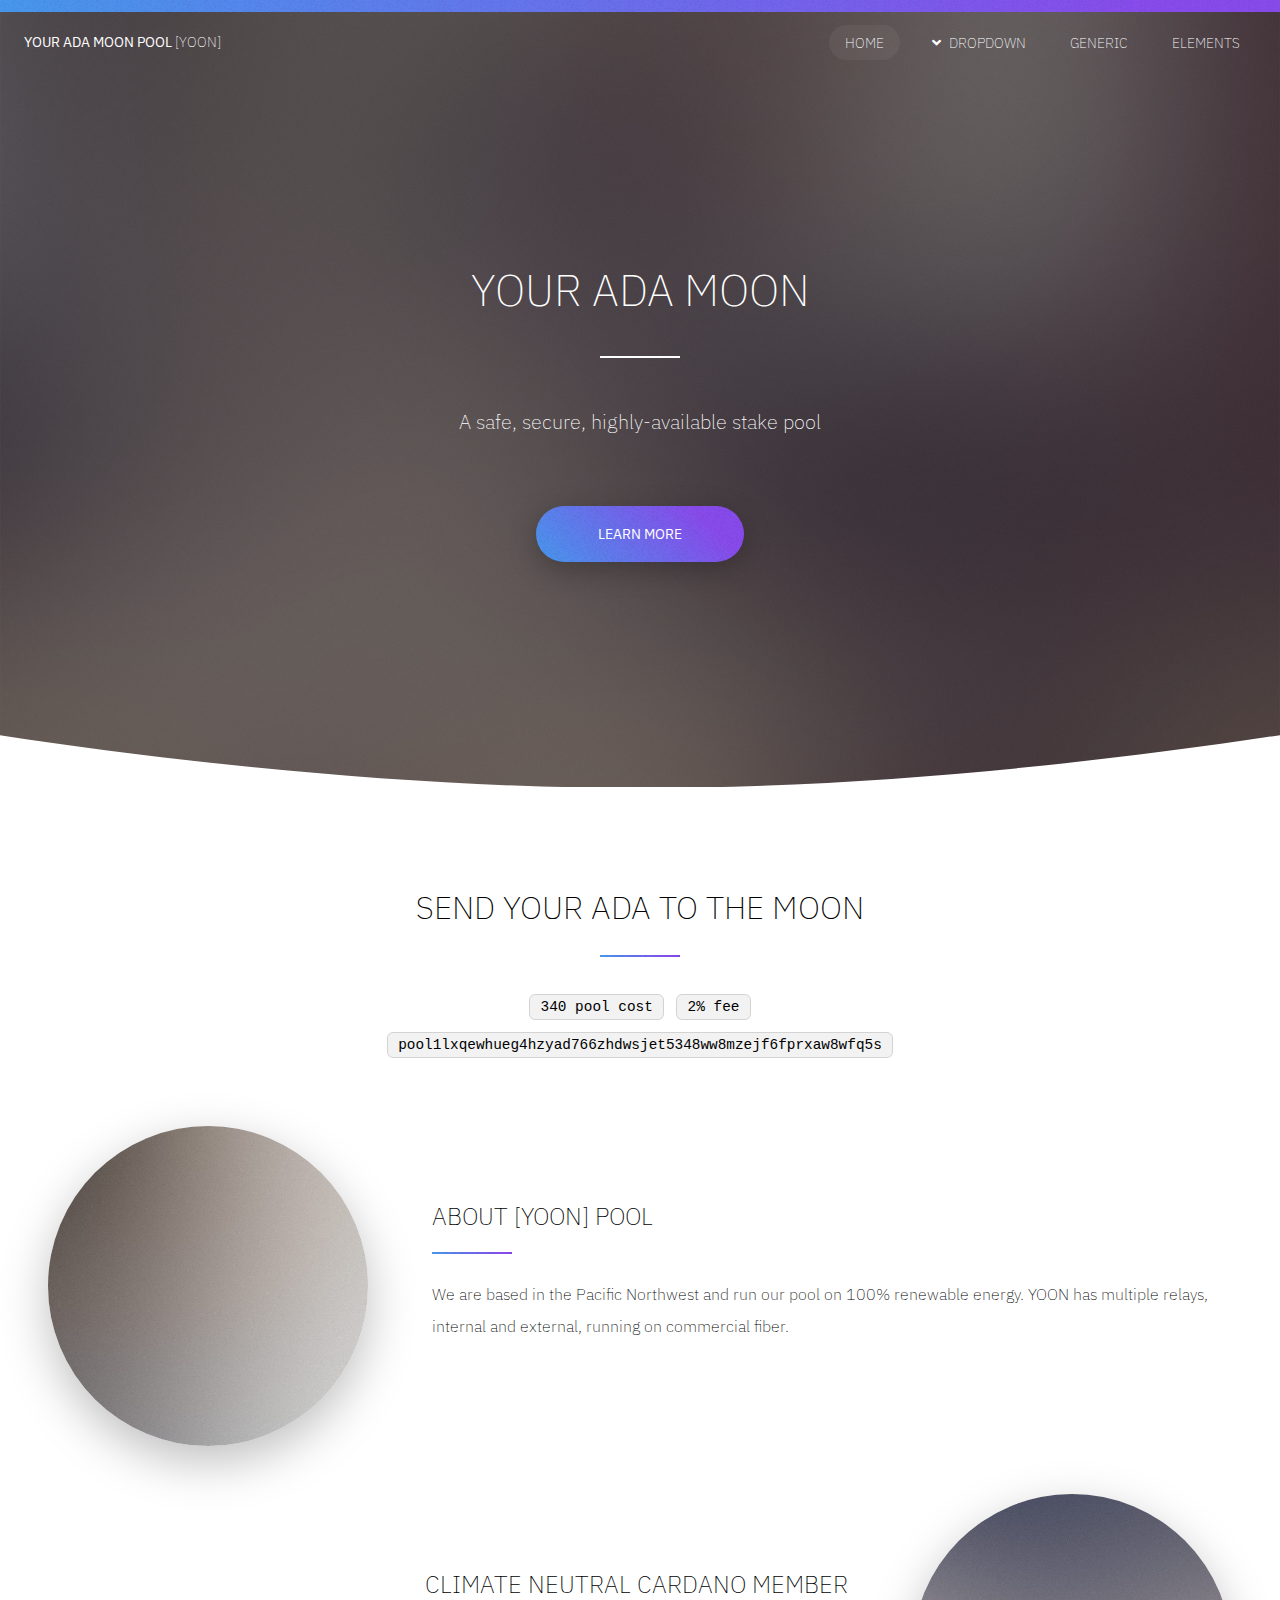
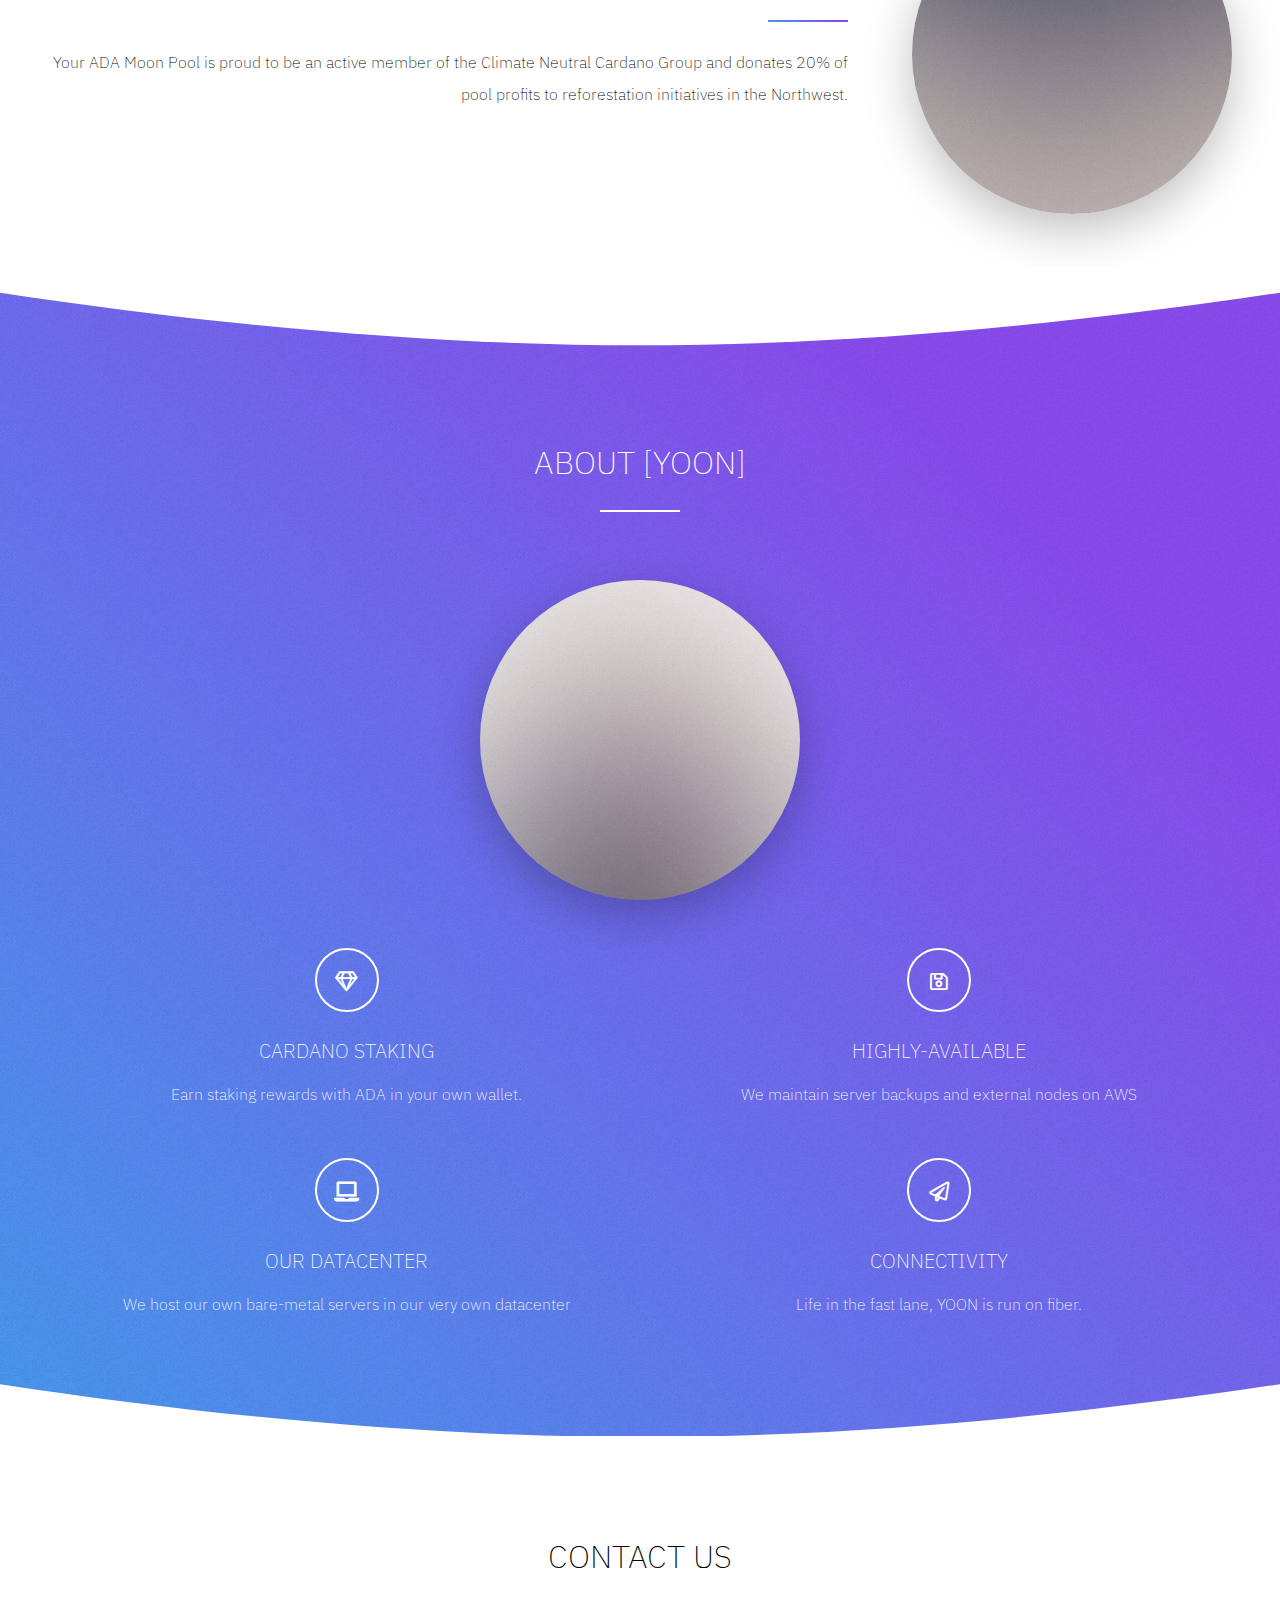
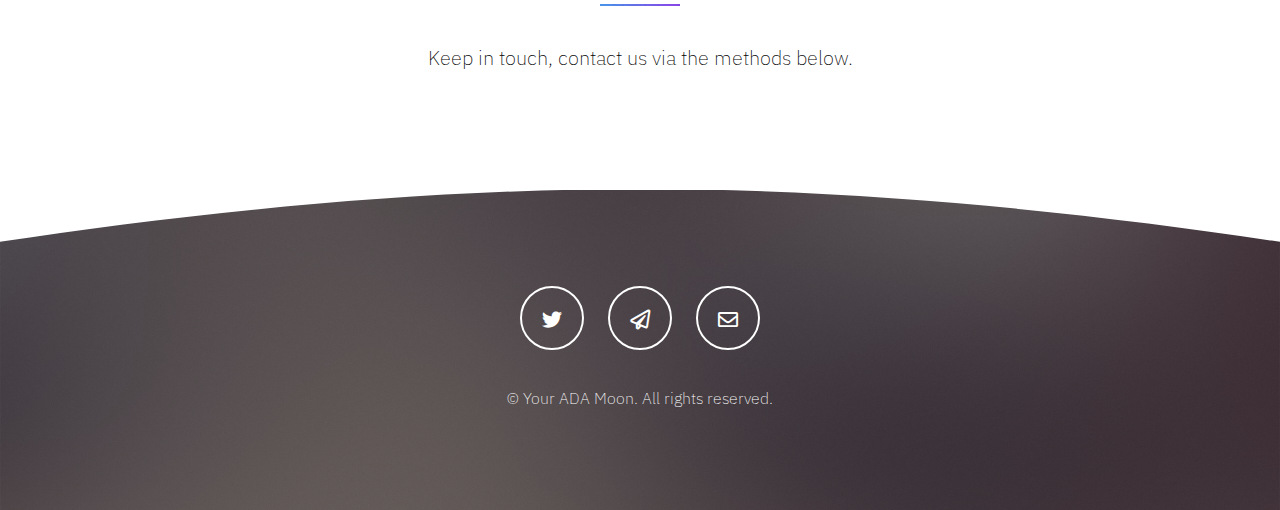
==== commit 43b9d188: "some touches" ====
--- a/index.html
+++ b/index.html
@@ -7,6 +7,7 @@
 <html>
 	<head>
 		<title>YOON</title>
+		<link rel="shortcut icon" type="image/jpg" href="images/favicon.png"/>
 		<meta charset="utf-8" />
 		<meta name="viewport" content="width=device-width, initial-scale=1, user-scalable=no" />
 		<meta name="description" content="" />
@@ -60,7 +61,7 @@
 								<p>A safe, secure, highly-available stake pool</p>
 							</header>
 							<ul class="actions special">
-								<li><a href="#first" class="button primary wide scrolly">About Us</a></li>
+								<li><a href="#first" class="button primary wide scrolly">Learn More</a></li>
 							</ul>
 						</div>
 					</section>
@@ -81,7 +82,7 @@
 										<header class="major">
 											<h3>About [YOON] Pool</h3>
 										</header>
-										<p>We are based in the Pacific Northwest and run our pool on 100% renewable energy.  YOON has multiple relays, internal and external that run on a commercial fiber line.</p>
+										<p>We are based in the Pacific Northwest and run our pool on 100% renewable energy.  YOON has multiple relays, internal and external, running on commercial fiber.</p>
 									</div>
 								</section>
 								<section>
@@ -101,34 +102,33 @@
 					<section class="wrapper style2 alt">
 						<div class="inner">
 							<header class="major special">
-								<h2>Dolor feugiat</h2>
-								<p>Praesent dapibus neque id cursus faucibus consequat<br />
-								magna consequat erat ipsum lorem</p>
+								<h2>About [YOON]</h2>
+								<p></p>
 							</header>
 							<div class="features">
 								<ul>
 									<li>
 										<span class="icon alt major fa-gem"></span>
-										<h3>Erat lorem</h3>
-										<p>Praesent dapibus neque id faucibus sed neque egestas auguae ipsum dolor.</p>
+										<h3>Cardano Staking</h3>
+										<p>Earn staking rewards with ADA in your own wallet.</p>
 									</li>
 									<li>
 										<span class="icon alt major solid fa-laptop"></span>
-										<h3>Tempus nulla</h3>
-										<p>Praesent dapibus neque id faucibus sed neque egestas auguae ipsum dolor.</p>
+										<h3>Our Datacenter</h3>
+										<p>We host our own bare-metal servers in our very own datacenter</p>
 									</li>
 								</ul>
 								<span class="image"><img src="images/pic03.jpg" alt="" /></span>
 								<ul>
 									<li>
 										<span class="icon alt major fa-save"></span>
-										<h3>Nisl faucibus</h3>
-										<p>Praesent dapibus neque id faucibus sed neque egestas auguae ipsum dolor.</p>
+										<h3>Highly-Available</h3>
+										<p>We maintain server backups and external nodes on AWS</p>
 									</li>
 									<li>
 										<span class="icon alt major fa-paper-plane"></span>
-										<h3>Magna dolor</h3>
-										<p>Praesent dapibus neque id faucibus sed neque egestas auguae ipsum dolor.</p>
+										<h3>Connectivity</h3>
+										<p>Life in the fast lane, YOON is run on fiber.</p>
 									</li>
 								</ul>
 							</div>
@@ -139,27 +139,21 @@
 					<section class="wrapper style1">
 						<div class="inner">
 							<header class="major special alt">
-								<h2>Nisl consequat</h2>
-								<p>Praesent dapibus neque id cursus faucibus consequat<br />
-								magna consequat erat ipsum lorem</p>
+								<h2>Contact Us</h2>
+								<p>Keep in touch, contact us via the methods below.</p>
 							</header>
-							<ul class="actions special">
-								<li><a href="#" class="button primary wide">Get Started</a></li>
-							</ul>
 						</div>
 					</section>
 
 				<!-- Footer -->
 					<section id="footer">
 						<ul class="icons">
-							<li><a href="#" class="icon alt brands fa-twitter"><span class="label">Twitter</span></a></li>
-							<li><a href="#" class="icon alt brands fa-facebook-f"><span class="label">Facebook</span></a></li>
-							<li><a href="#" class="icon alt brands fa-instagram"><span class="label">Instagram</span></a></li>
+							<li><a href="https://twitter.com/youradamoon" class="icon alt brands fa-twitter"><span class="label">Twitter</span></a></li>
+							<li><a href="https://t.me/Your_ADA_Moon" class="icon alt major fa-paper-plane"><span class="label">Telegram</span></a></li>
 							<li><a href="#" class="icon alt fa-envelope"><span class="label">Email</span></a></li>
-							<li><a href="#" class="icon alt solid fa-phone"><span class="label">Phone</span></a></li>
 						</ul>
 						<p class="copyright">
-							&copy; Untitled. All rights reserved.
+							&copy; Your ADA Moon. All rights reserved.
 						</p>
 					</section>
 
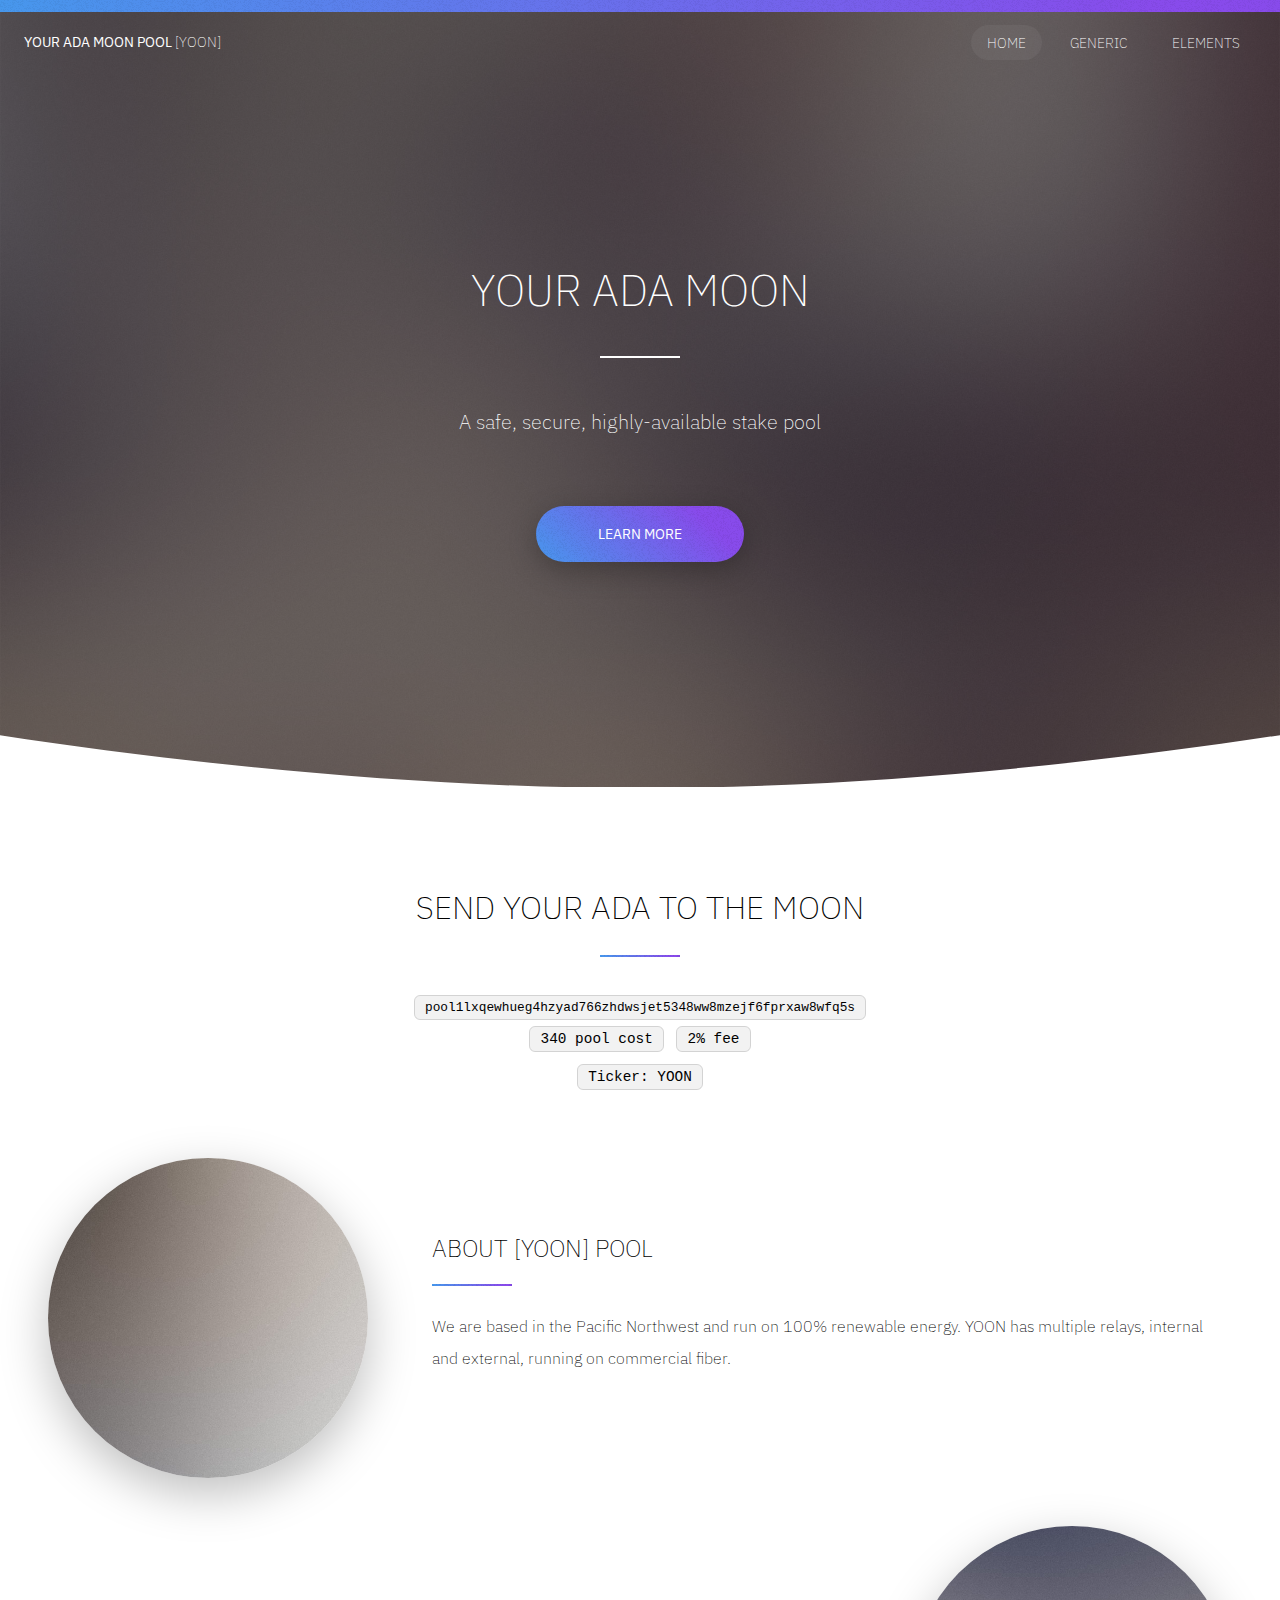
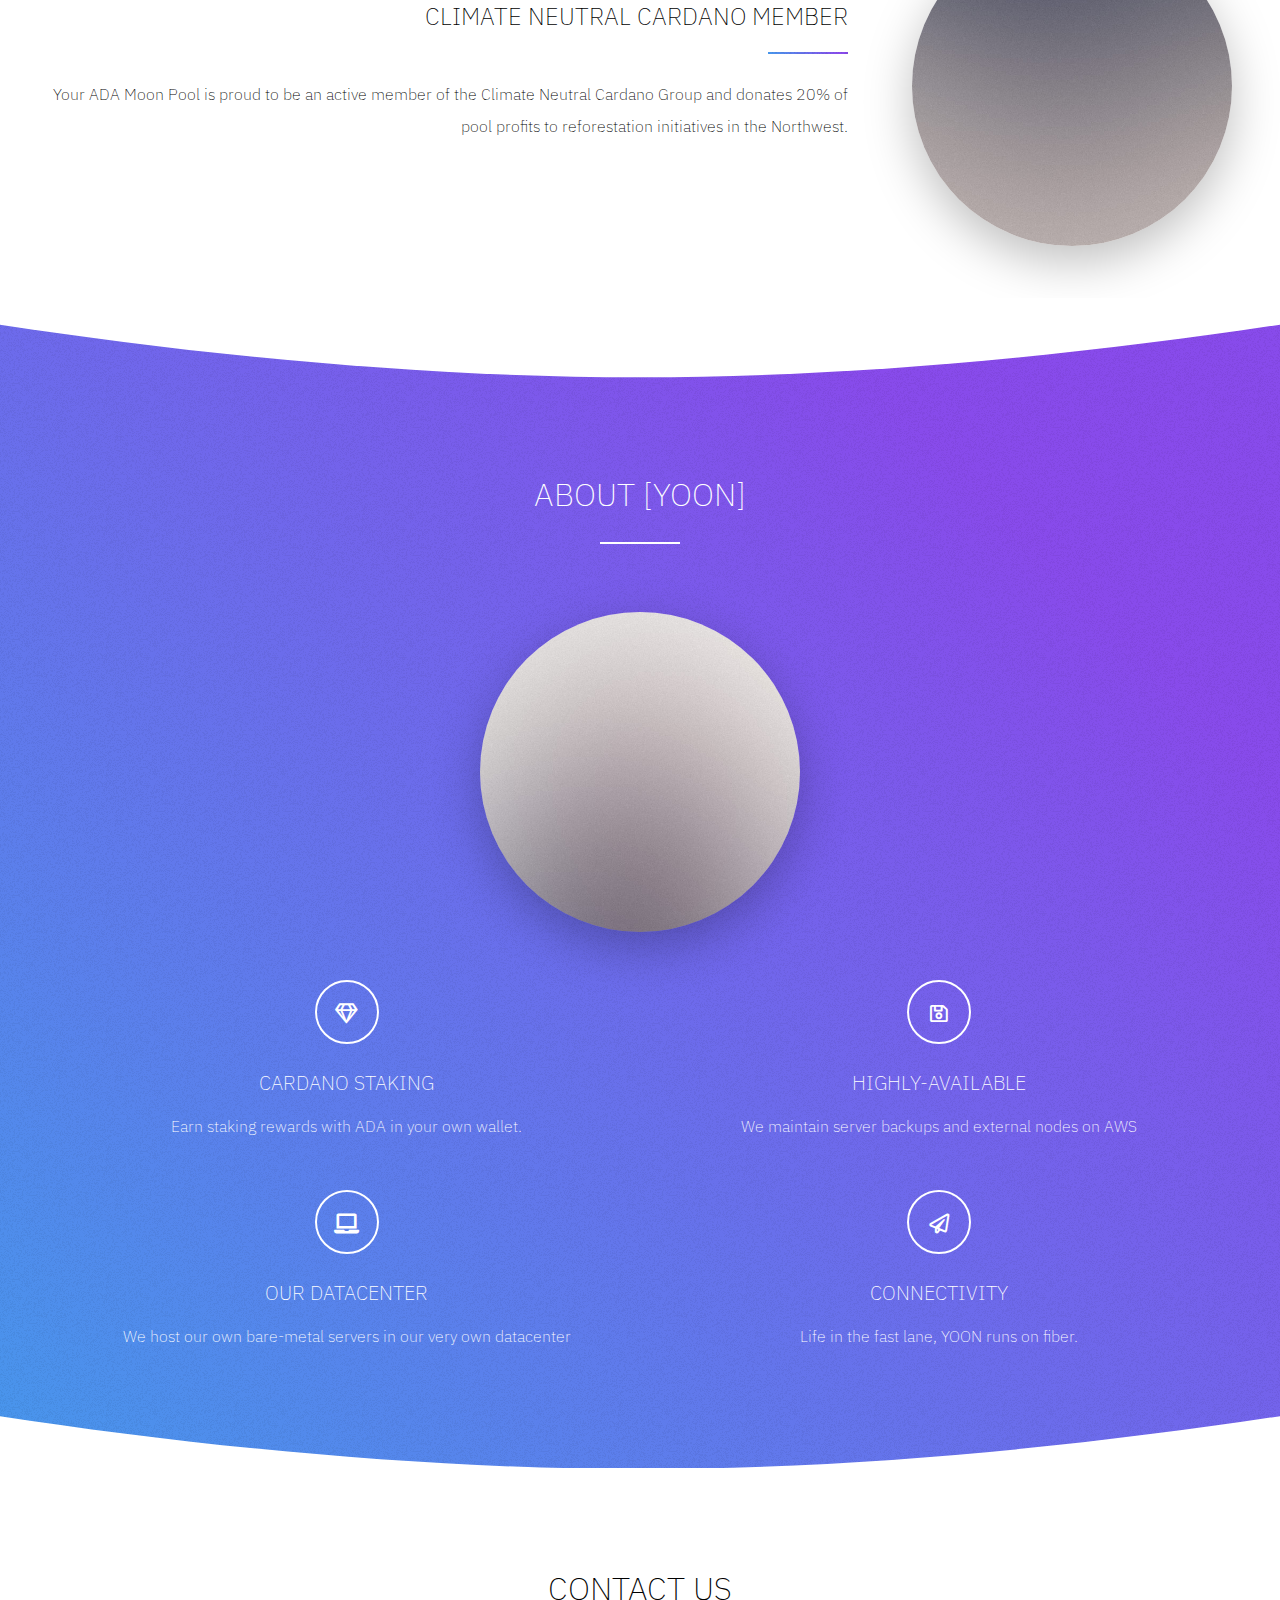
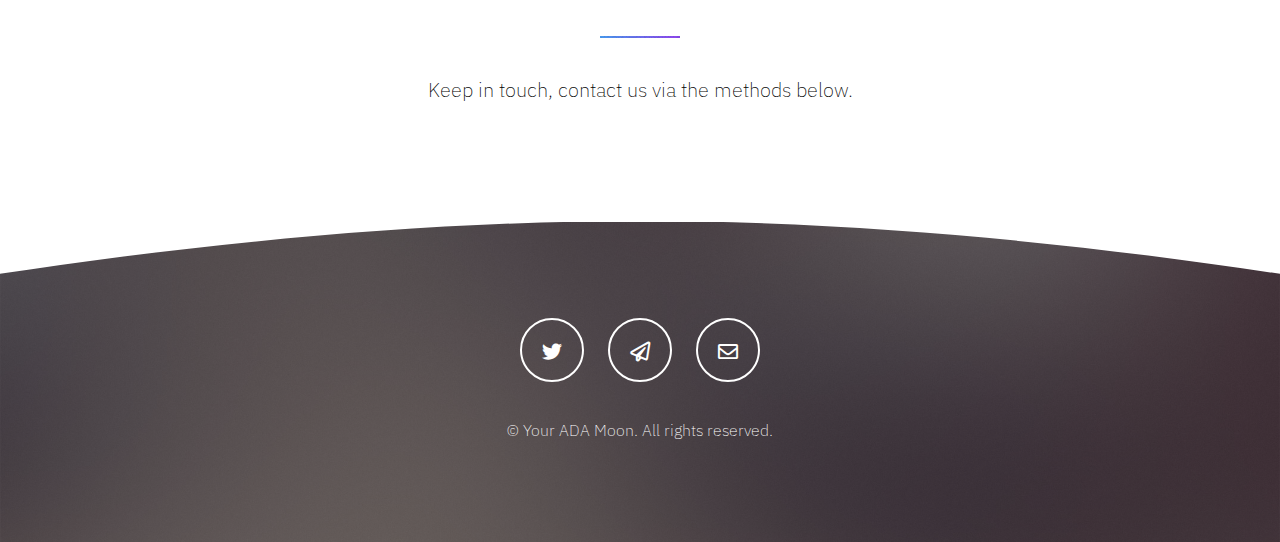
==== commit 71fa824a: "rearrange" ====
--- a/index.html
+++ b/index.html
@@ -29,23 +29,6 @@
 							<nav id="nav">
 								<ul>
 									<li class="current"><a href="index.html">Home</a></li>
-									<li>
-										<a href="#" class="icon solid fa-angle-down">Dropdown</a>
-										<ul>
-											<li><a href="#">Option One</a></li>
-											<li><a href="#">Option Two</a></li>
-											<li><a href="#">Option Three</a></li>
-											<li>
-												<a href="#">Submenu</a>
-												<ul>
-													<li><a href="#">Option One</a></li>
-													<li><a href="#">Option Two</a></li>
-													<li><a href="#">Option Three</a></li>
-													<li><a href="#">Option Four</a></li>
-												</ul>
-											</li>
-										</ul>
-									</li>
 									<li><a href="generic.html">Generic</a></li>
 									<li><a href="elements.html">Elements</a></li>
 								</ul>
@@ -71,8 +54,9 @@
 						<div class="inner">
 							<header class="major special">
 								<h2>Send your ADA to the Moon</h2>
+								<code style="font-size:1vw;">pool1lxqewhueg4hzyad766zhdwsjet5348ww8mzejf6fprxaw8wfq5s</code><br>
 								<code>340 pool cost</code> <code>2% fee</code>
-								<p><code>pool1lxqewhueg4hzyad766zhdwsjet5348ww8mzejf6fprxaw8wfq5s</code></p>
+								<p><code>Ticker: YOON</code></p>
 
 							</header>
 							<div class="spotlights">
@@ -82,7 +66,7 @@
 										<header class="major">
 											<h3>About [YOON] Pool</h3>
 										</header>
-										<p>We are based in the Pacific Northwest and run our pool on 100% renewable energy.  YOON has multiple relays, internal and external, running on commercial fiber.</p>
+										<p>We are based in the Pacific Northwest and run on 100% renewable energy.  YOON has multiple relays, internal and external, running on commercial fiber.</p>
 									</div>
 								</section>
 								<section>
@@ -128,7 +112,7 @@
 									<li>
 										<span class="icon alt major fa-paper-plane"></span>
 										<h3>Connectivity</h3>
-										<p>Life in the fast lane, YOON is run on fiber.</p>
+										<p>Life in the fast lane, YOON runs on fiber.</p>
 									</li>
 								</ul>
 							</div>
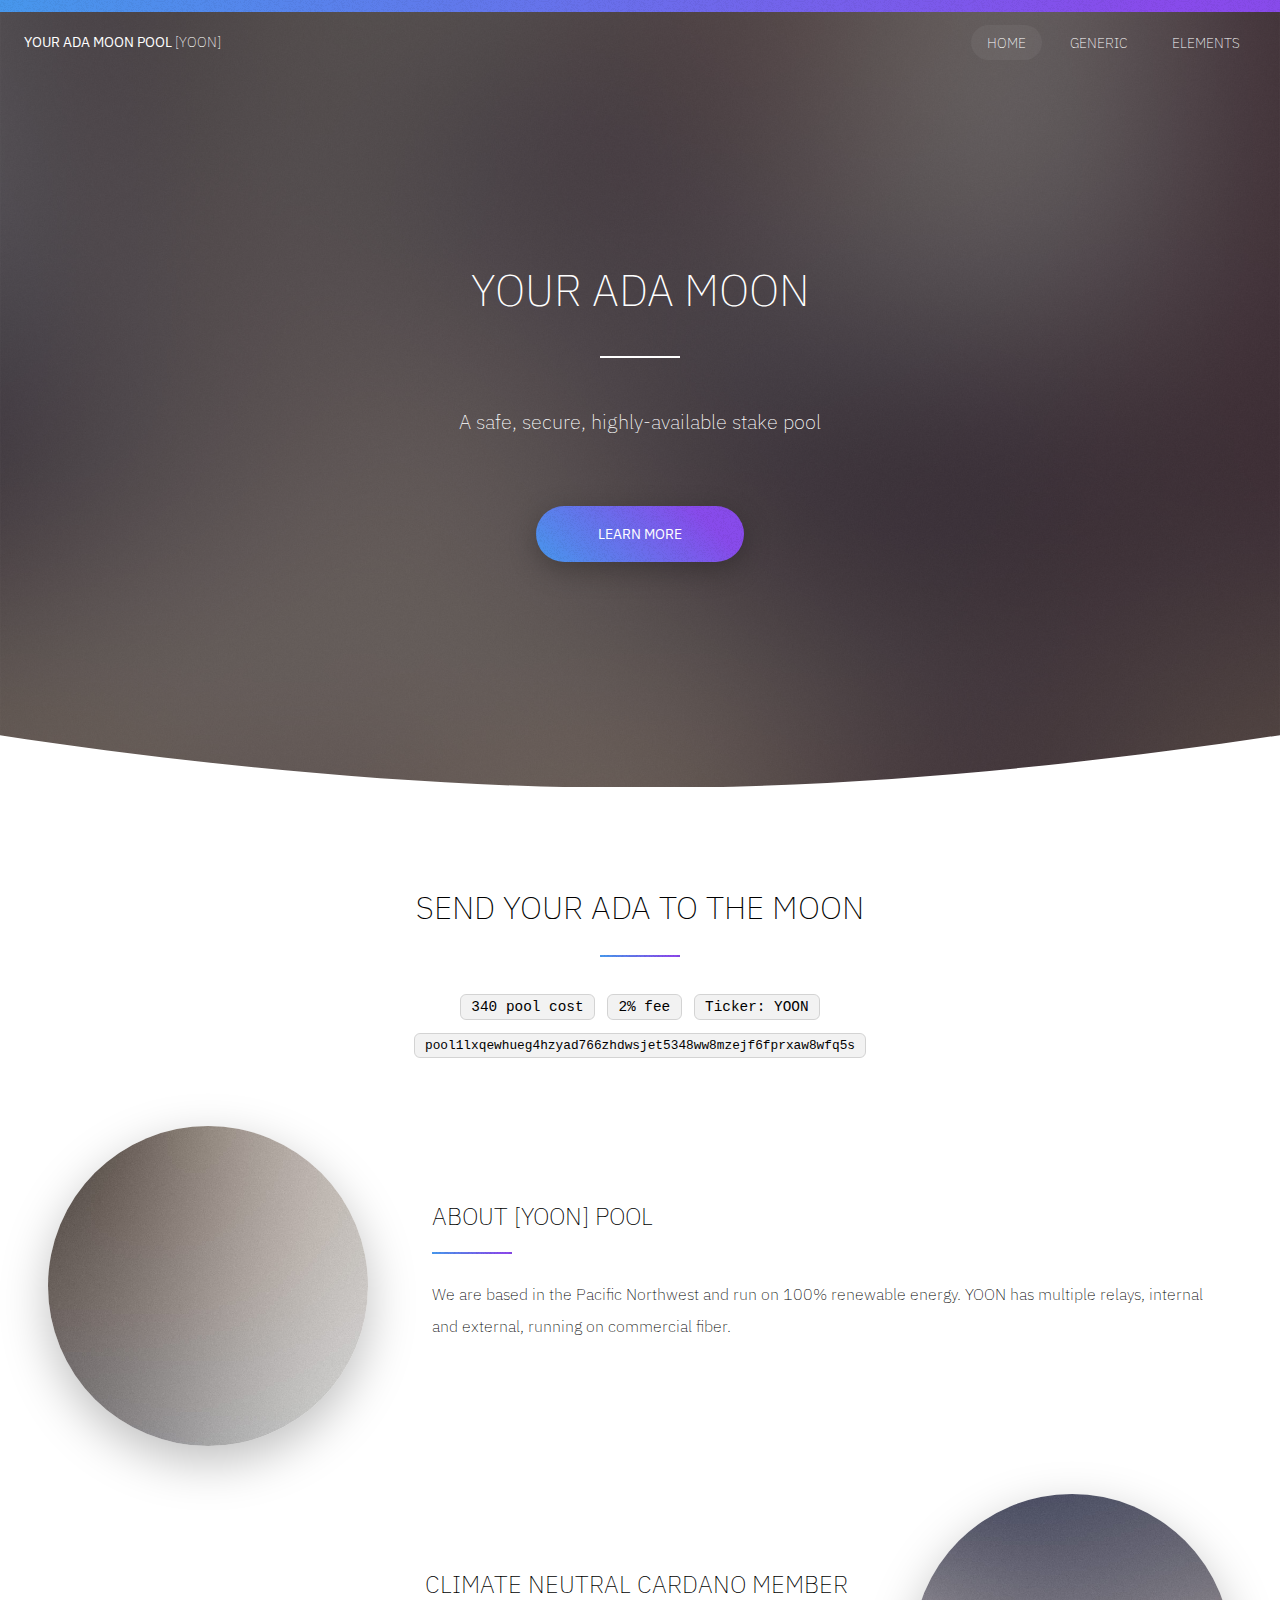
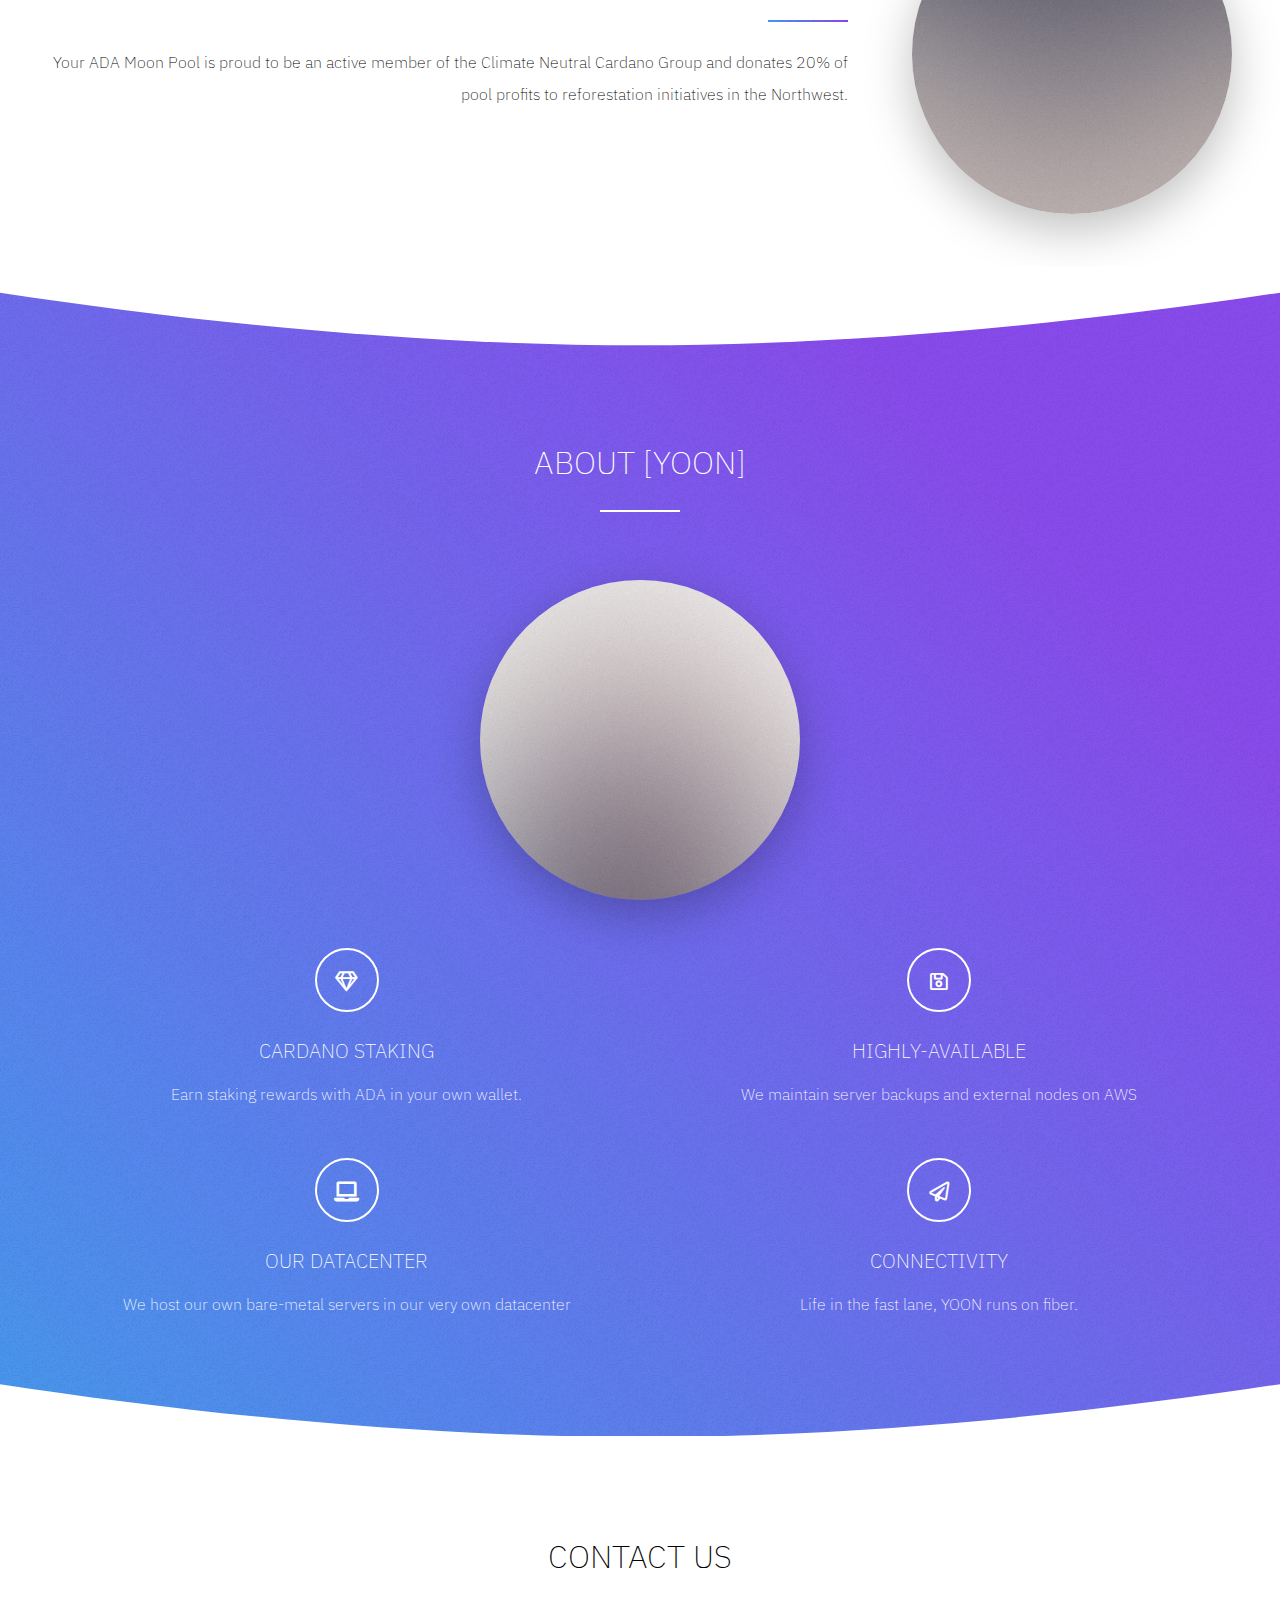
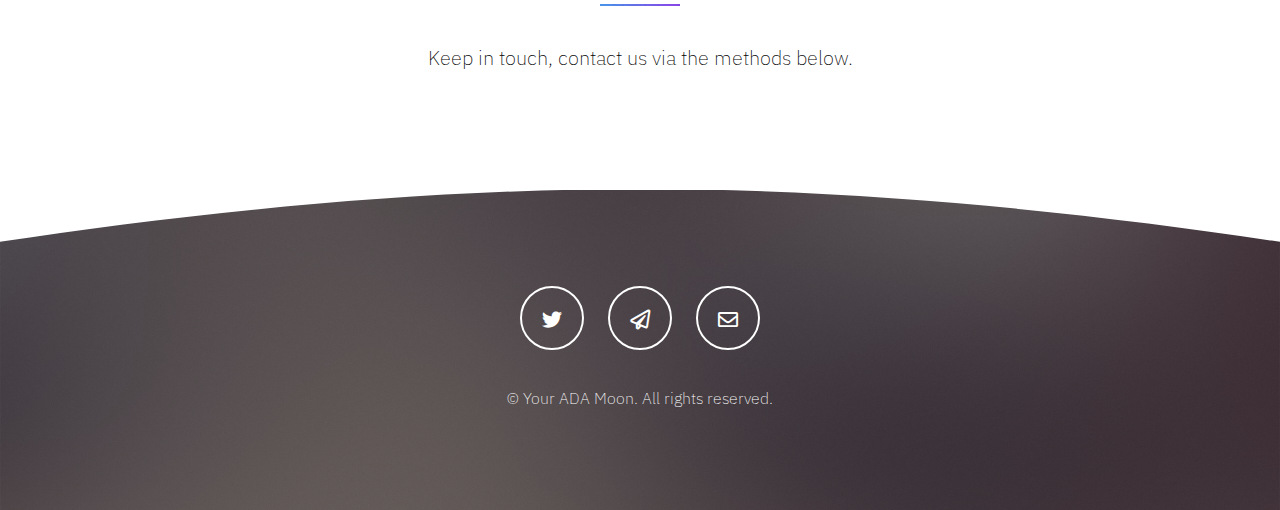
==== commit 0bc67d1d: "rearrange" ====
--- a/index.html
+++ b/index.html
@@ -54,9 +54,10 @@
 						<div class="inner">
 							<header class="major special">
 								<h2>Send your ADA to the Moon</h2>
-								<code style="font-size:1vw;">pool1lxqewhueg4hzyad766zhdwsjet5348ww8mzejf6fprxaw8wfq5s</code><br>
 								<code>340 pool cost</code> <code>2% fee</code>
-								<p><code>Ticker: YOON</code></p>
+								<code>Ticker: YOON</code>
+								<p><code style="font-size:1vw;">pool1lxqewhueg4hzyad766zhdwsjet5348ww8mzejf6fprxaw8wfq5s</code></p>
+
 
 							</header>
 							<div class="spotlights">
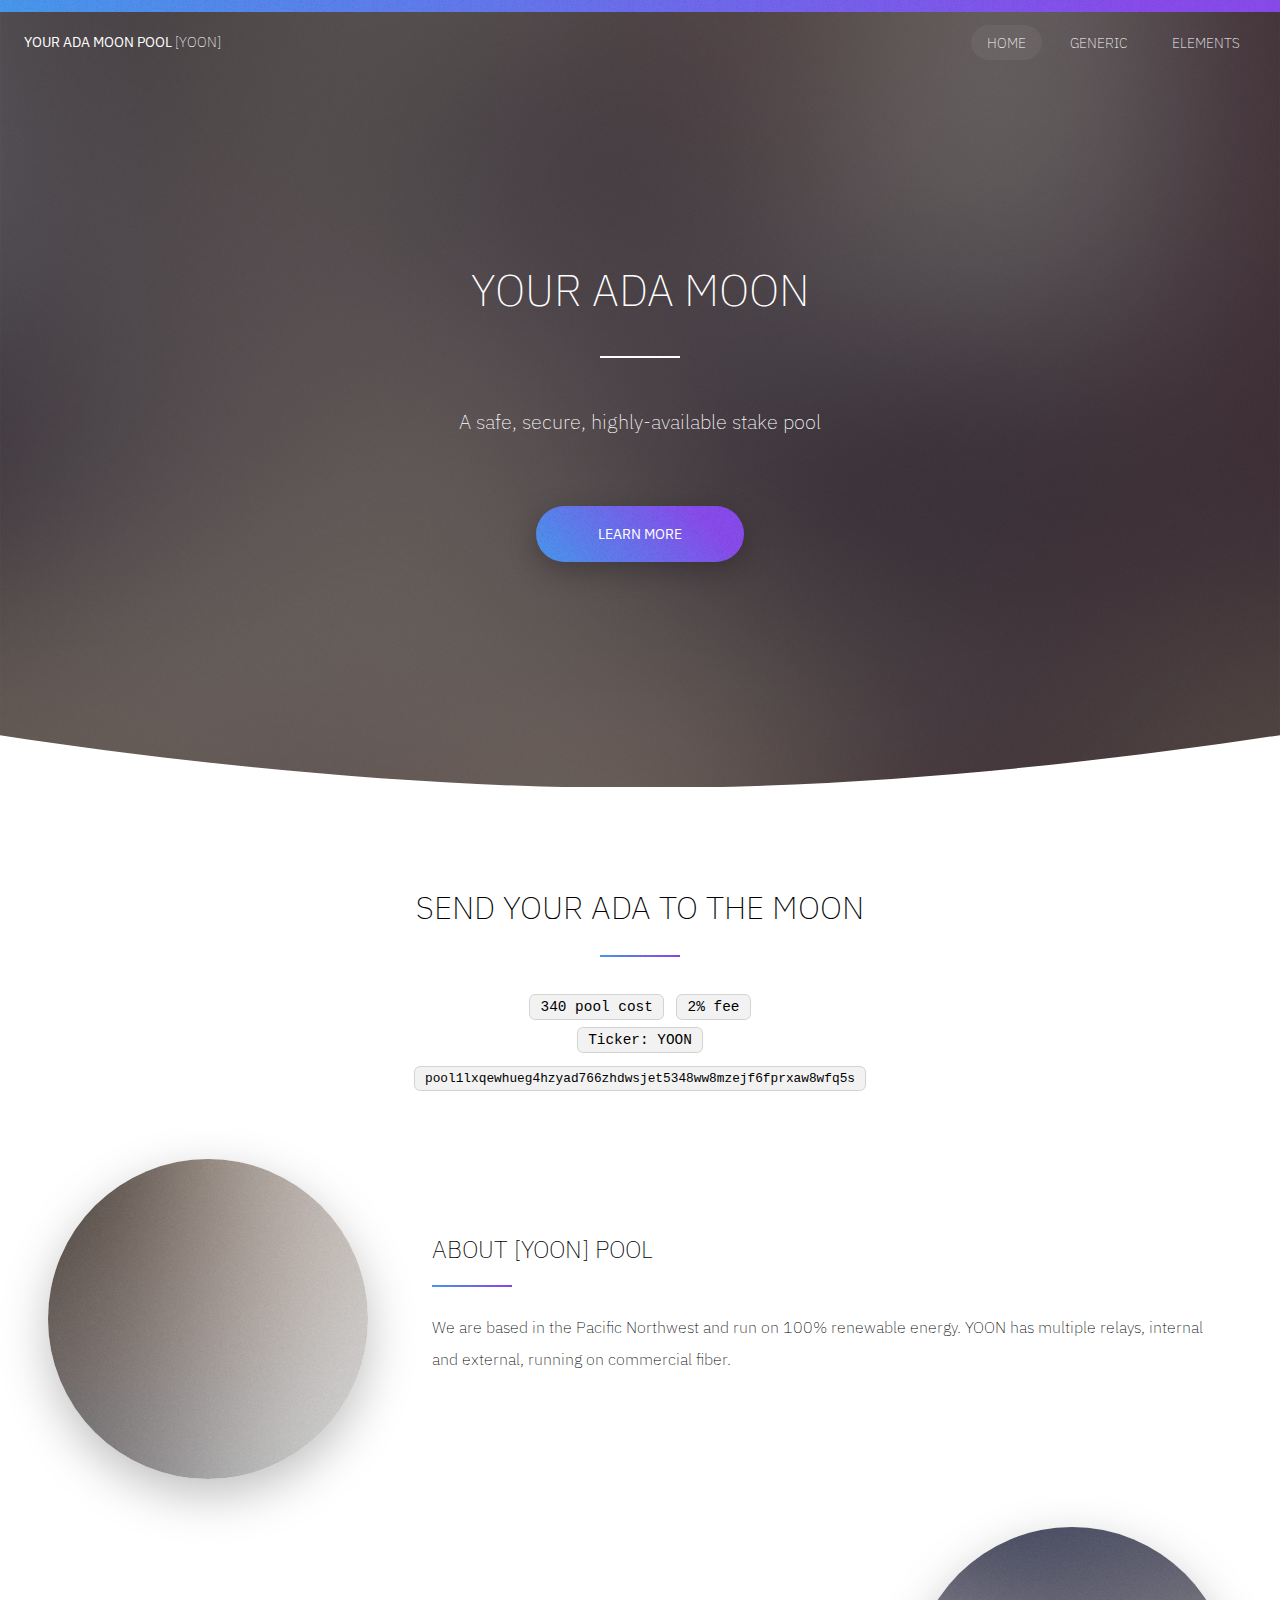
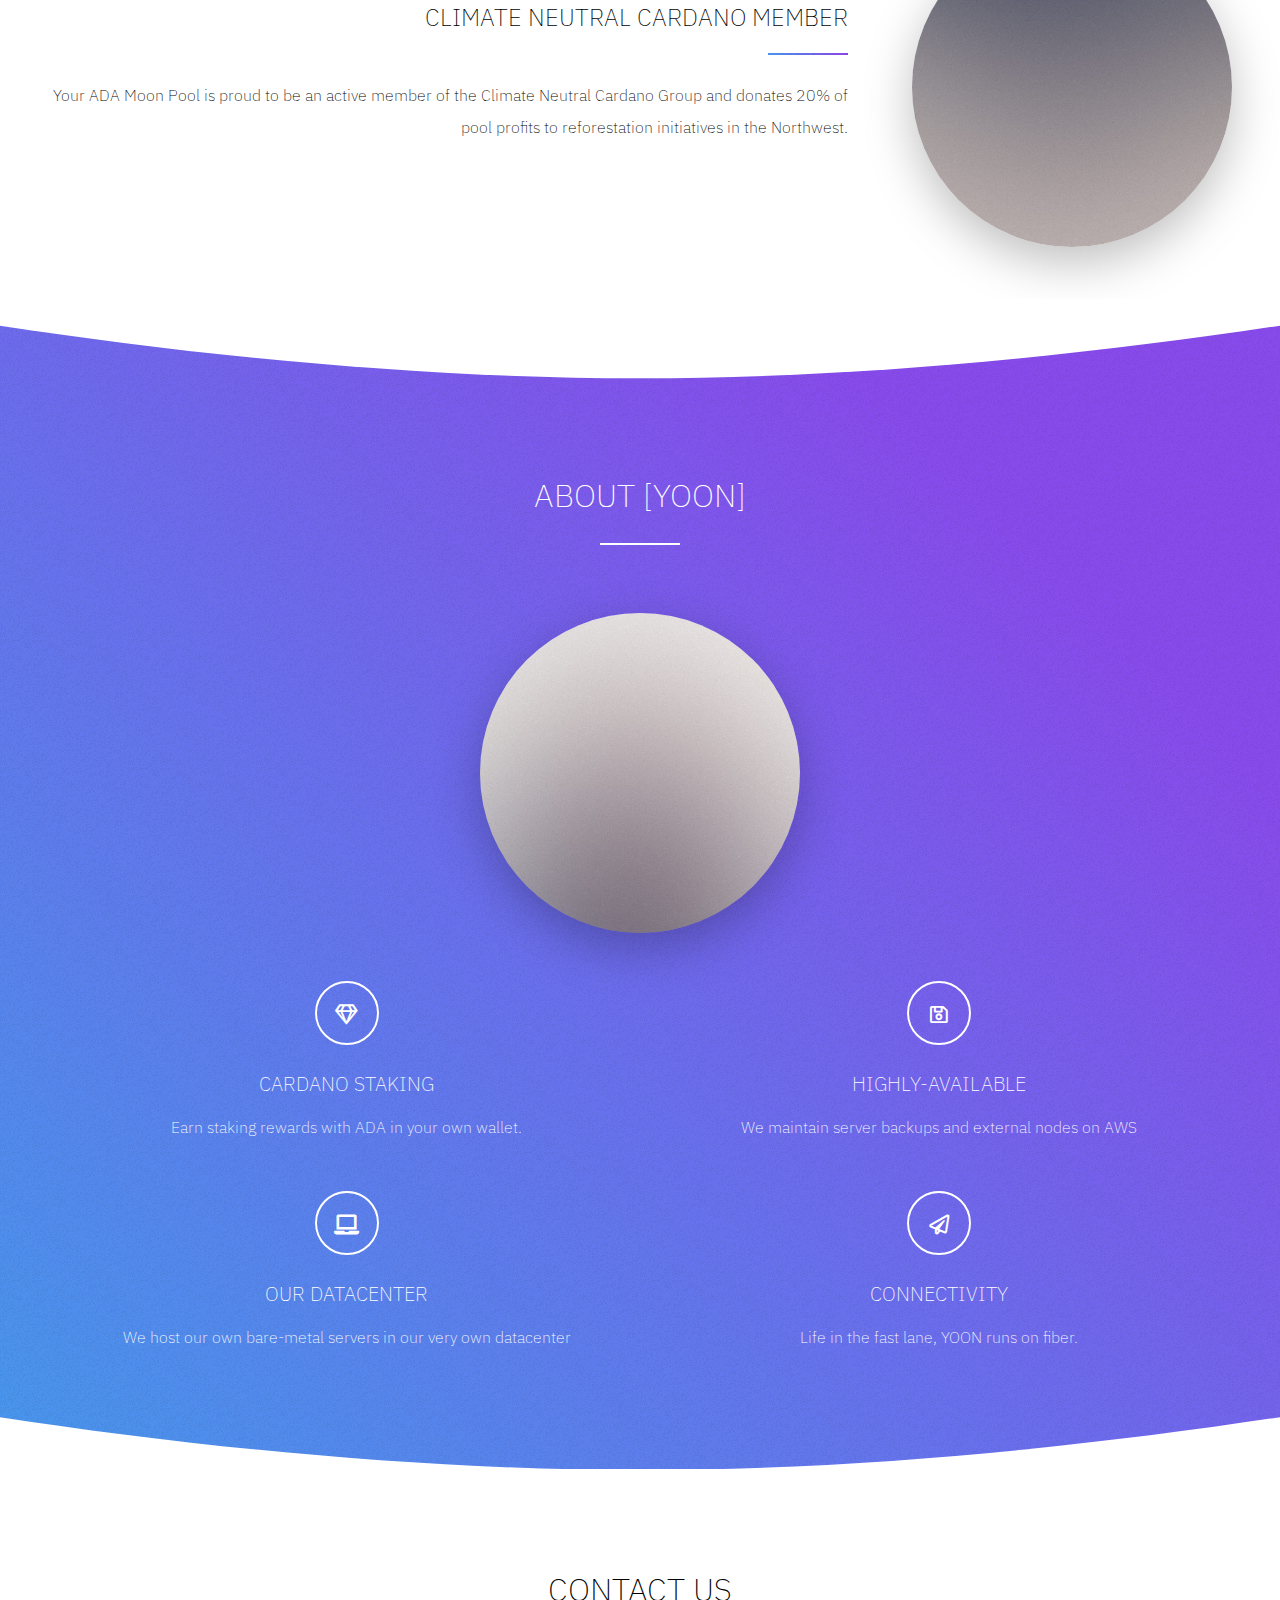
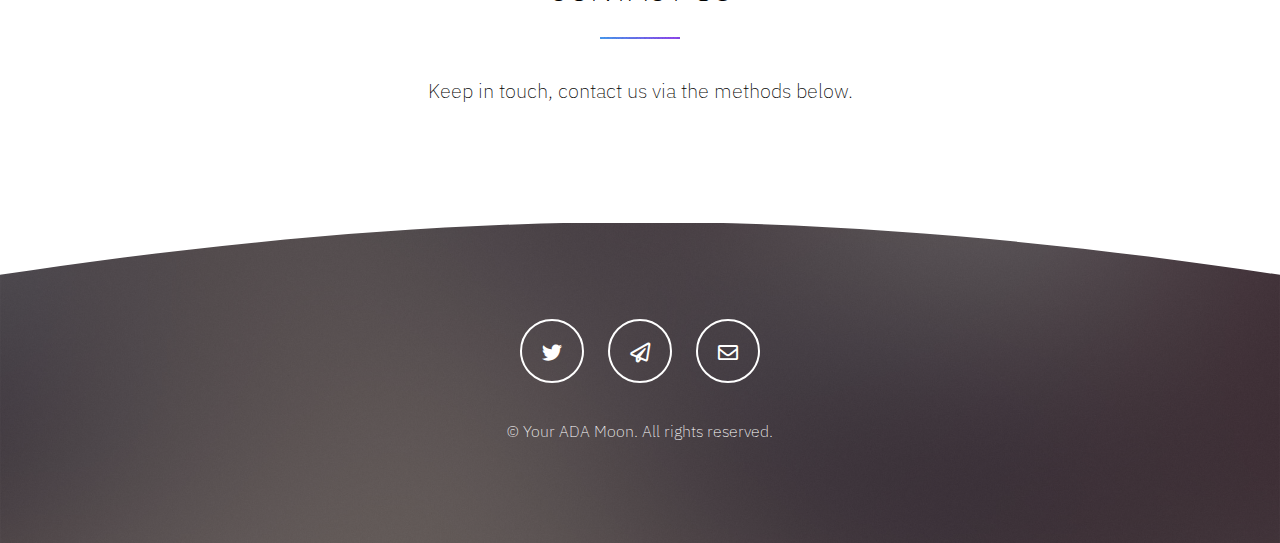
==== commit fdc8c20b: "idk" ====
--- a/index.html
+++ b/index.html
@@ -54,7 +54,7 @@
 						<div class="inner">
 							<header class="major special">
 								<h2>Send your ADA to the Moon</h2>
-								<code>340 pool cost</code> <code>2% fee</code>
+								<code>340 pool cost</code> <code>2% fee</code><br>
 								<code>Ticker: YOON</code>
 								<p><code style="font-size:1vw;">pool1lxqewhueg4hzyad766zhdwsjet5348ww8mzejf6fprxaw8wfq5s</code></p>
 
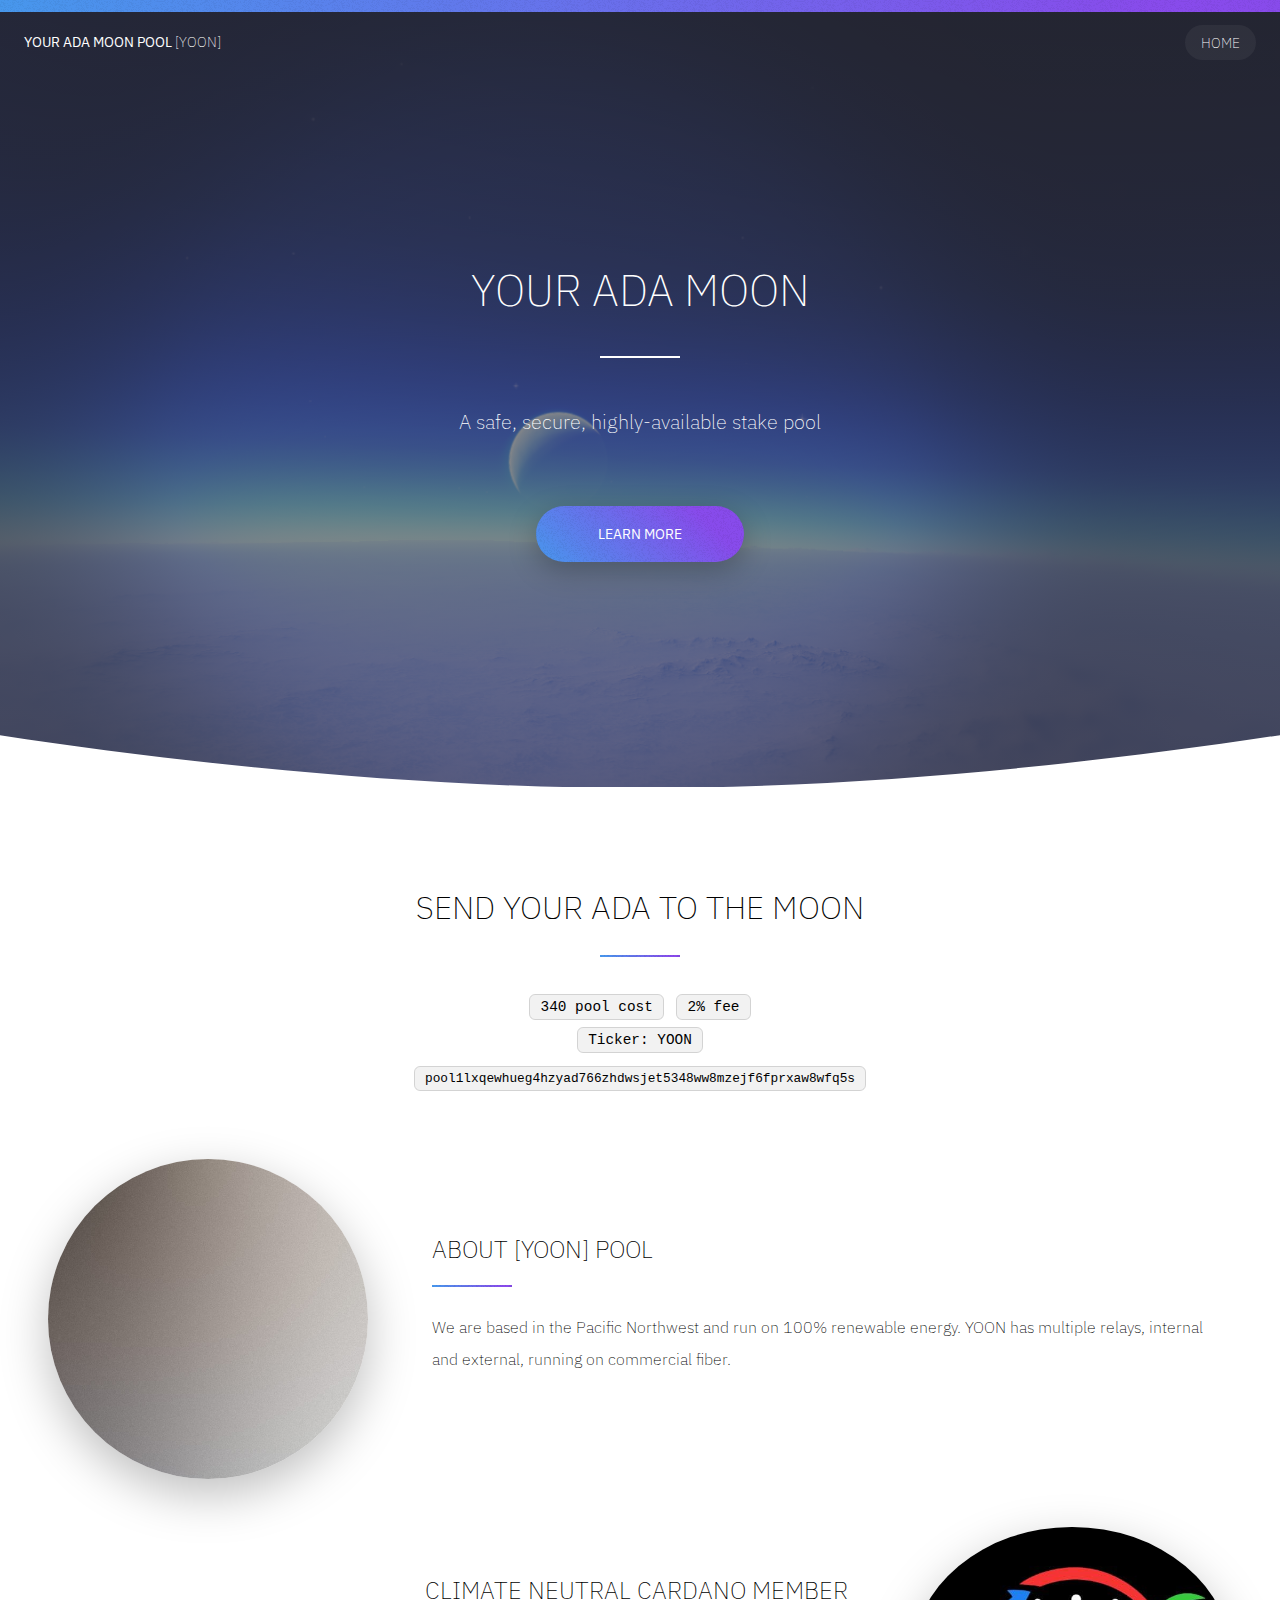
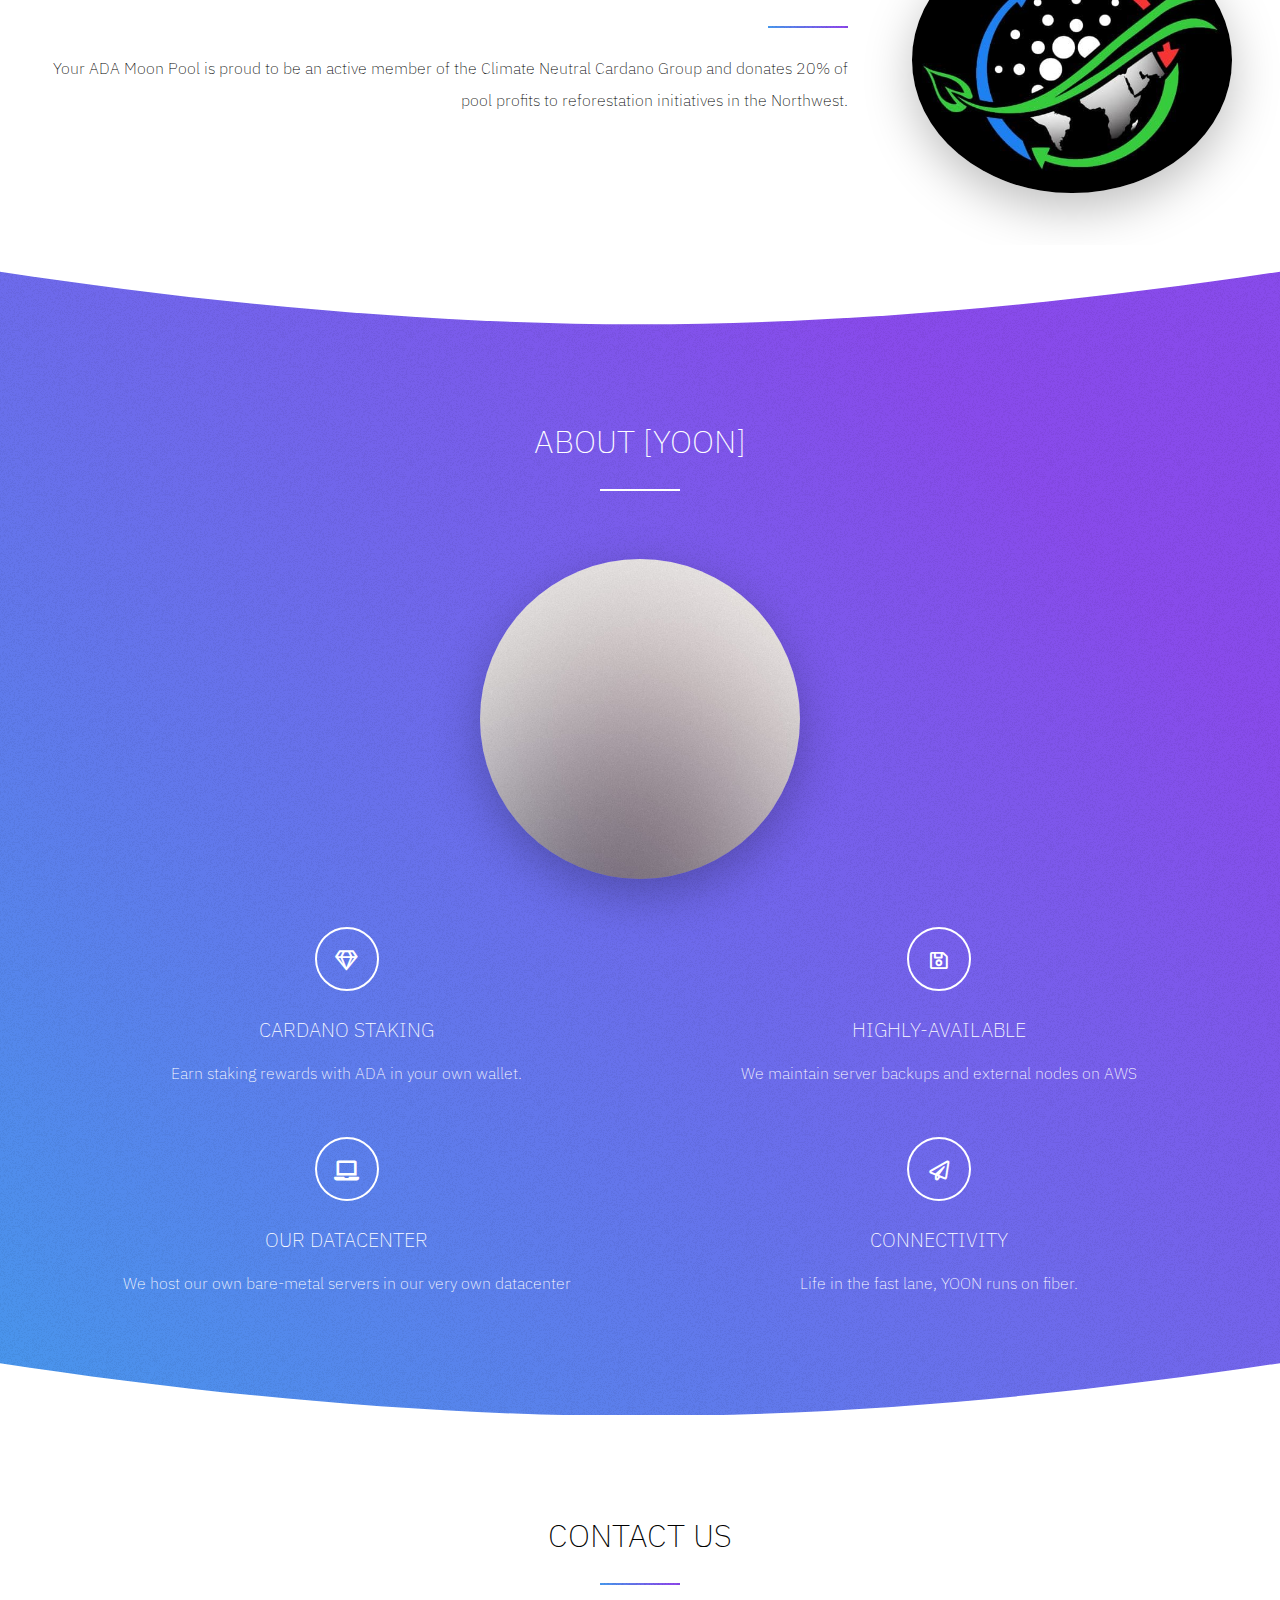
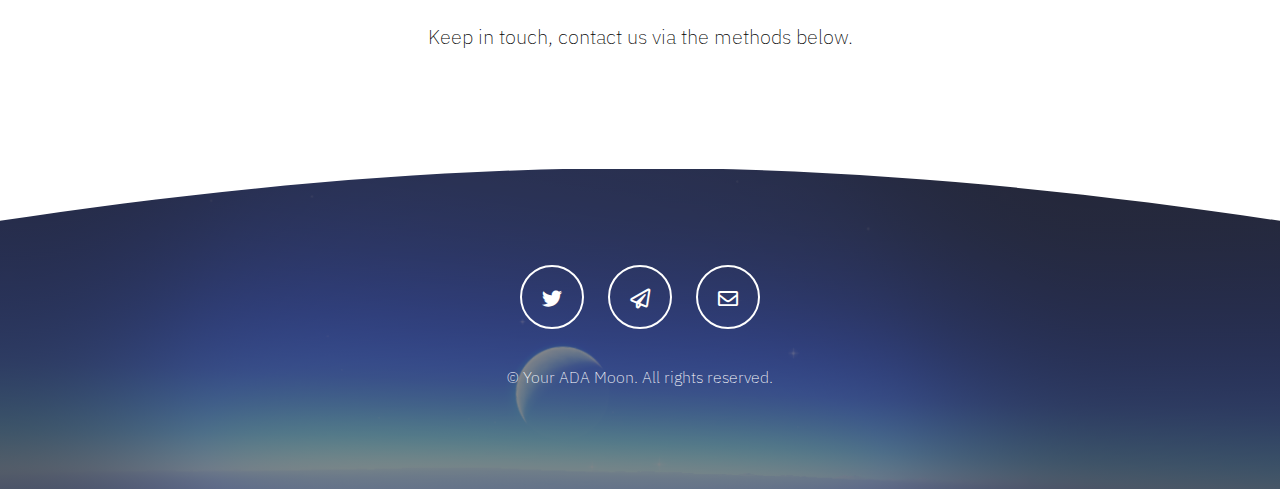
==== commit aad79e1b: "logo update" ====
--- a/index.html
+++ b/index.html
@@ -29,8 +29,6 @@
 							<nav id="nav">
 								<ul>
 									<li class="current"><a href="index.html">Home</a></li>
-									<li><a href="generic.html">Generic</a></li>
-									<li><a href="elements.html">Elements</a></li>
 								</ul>
 							</nav>
 
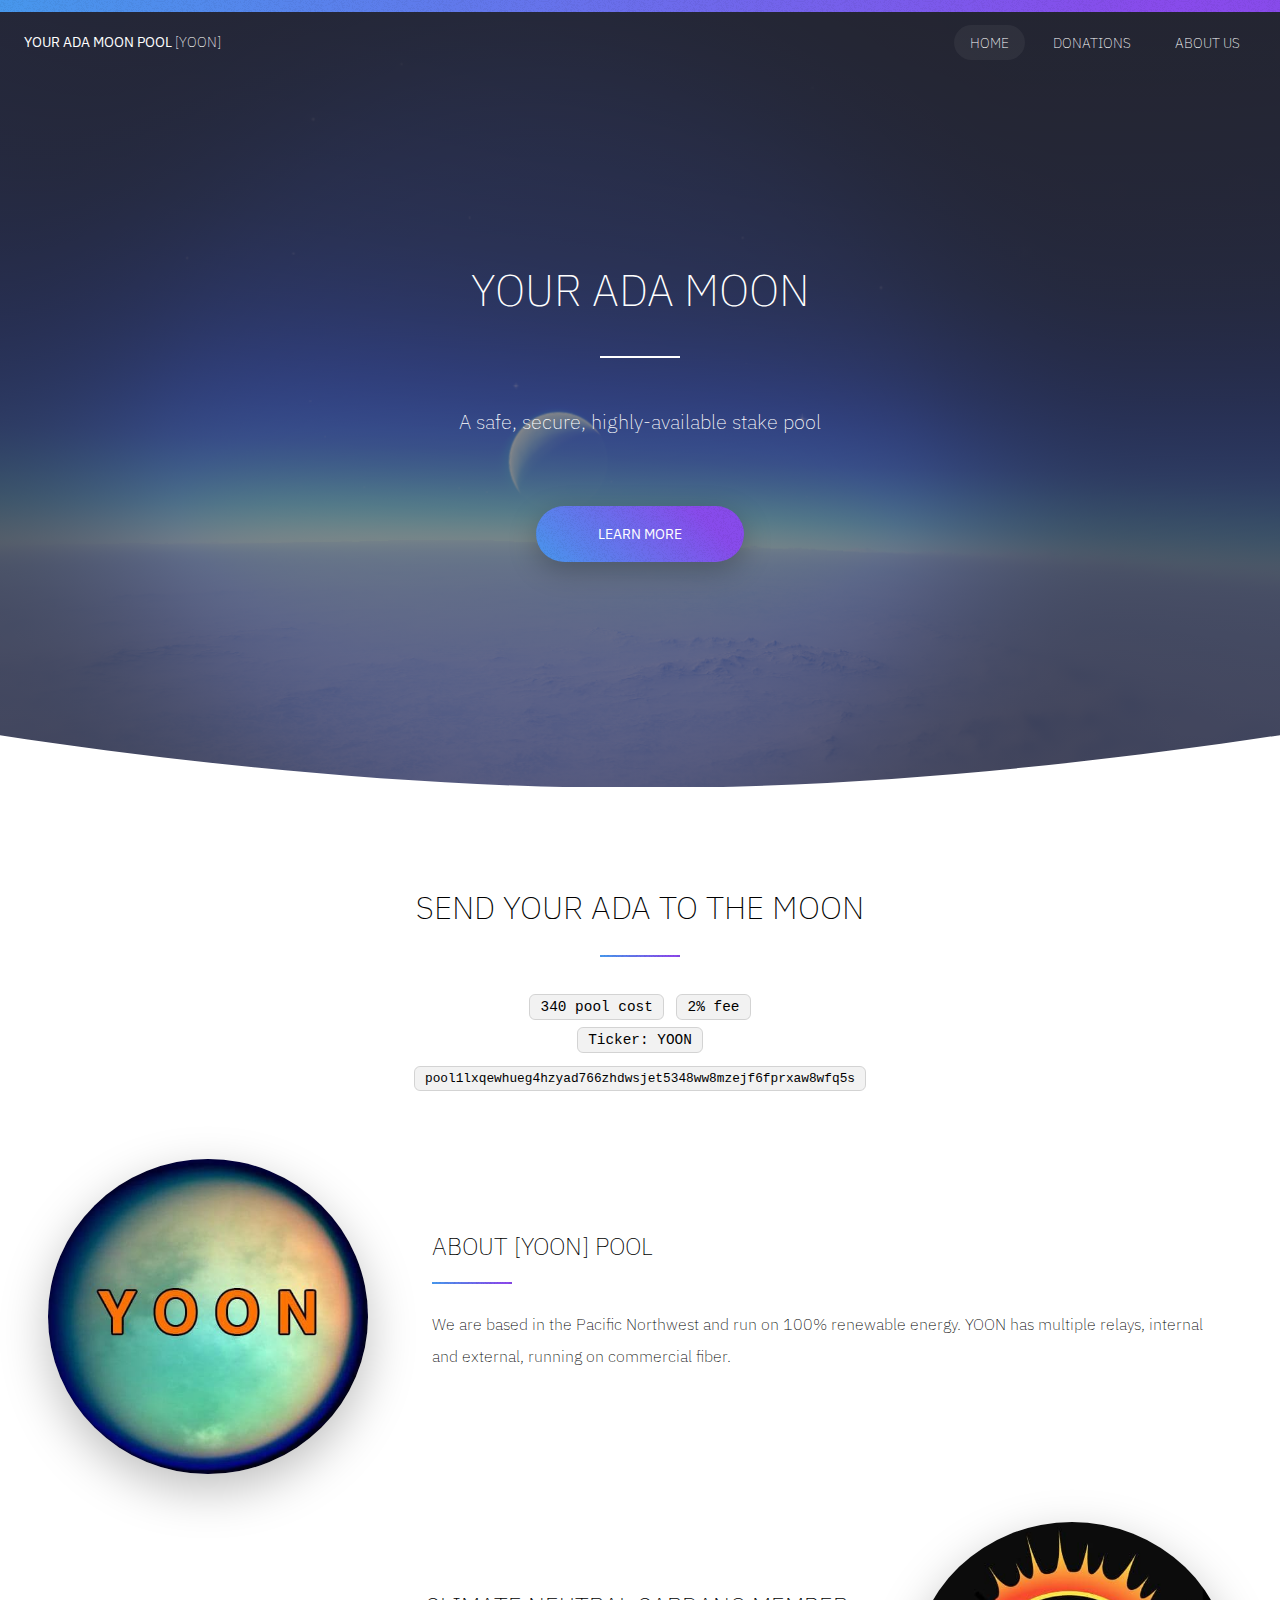
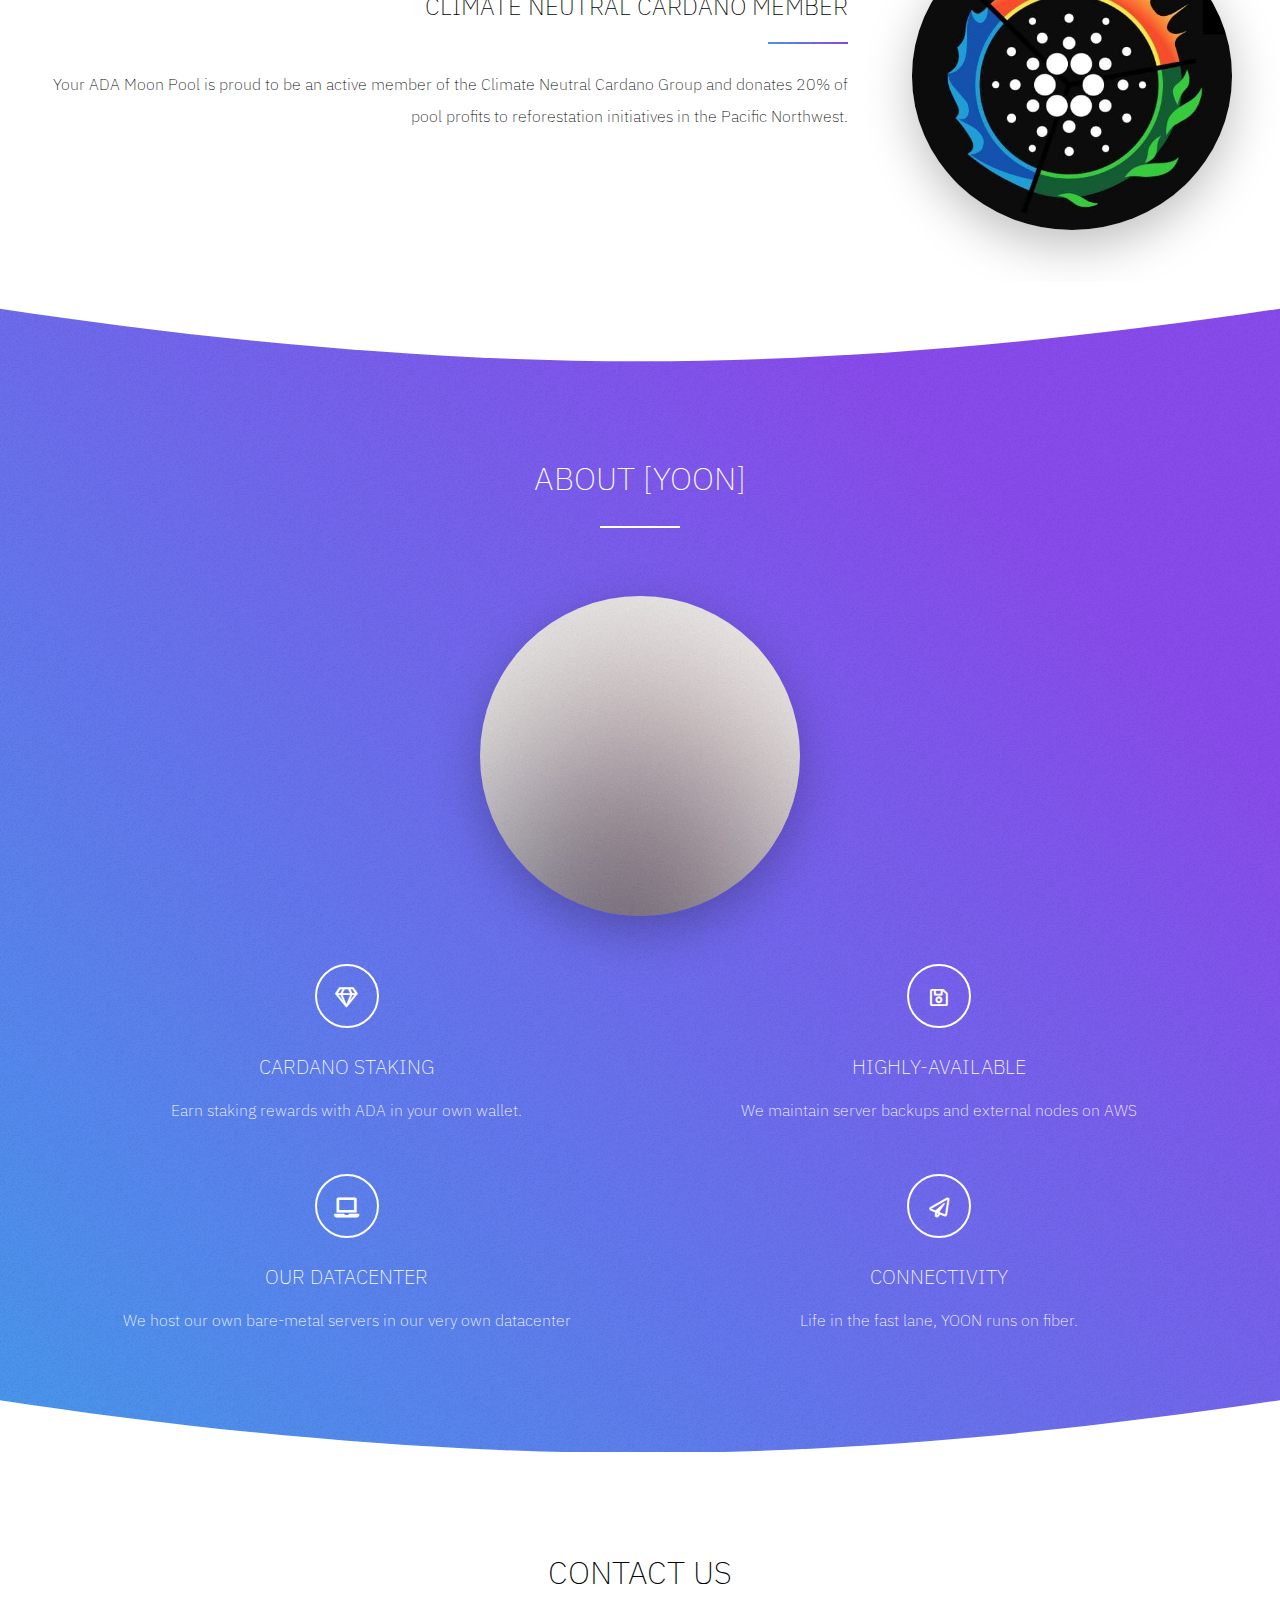
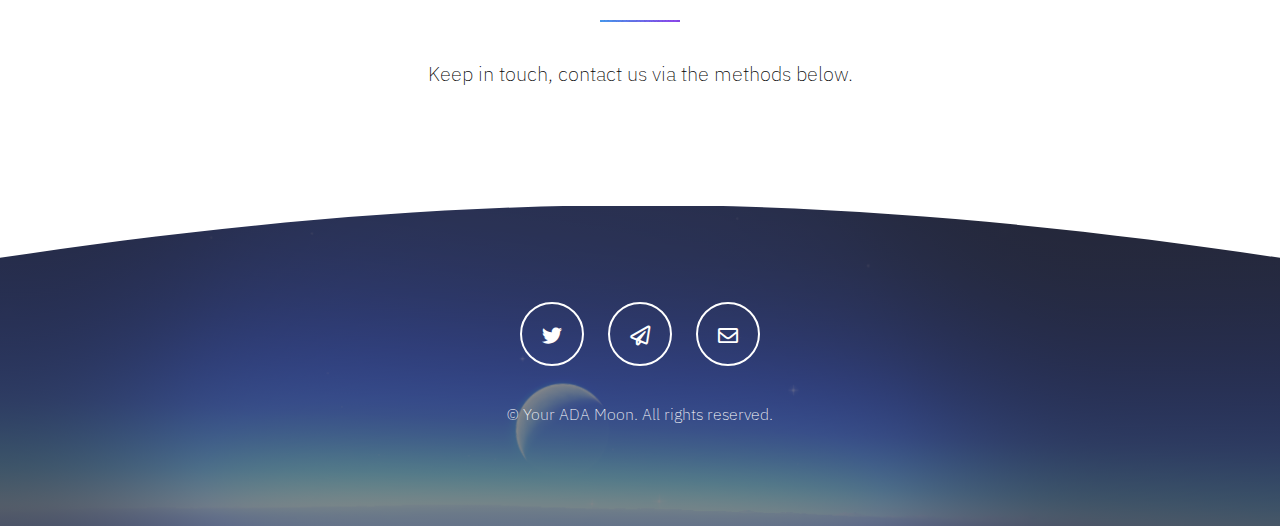
==== commit da318e56: "workin'" ====
--- a/index.html
+++ b/index.html
@@ -29,6 +29,8 @@
 							<nav id="nav">
 								<ul>
 									<li class="current"><a href="index.html">Home</a></li>
+									<li><a href="donations.html">Donations</a></li>
+									<li><a href="aboutus.html">About Us</a></li>
 								</ul>
 							</nav>
 
@@ -74,7 +76,7 @@
 										<header class="major">
 											<h3>Climate Neutral Cardano Member</h3>
 										</header>
-										<p>Your ADA Moon Pool is proud to be an active member of the Climate Neutral Cardano Group and donates 20% of pool profits to reforestation initiatives in the Northwest.</p>
+										<p>Your ADA Moon Pool is proud to be an active member of the Climate Neutral Cardano Group and donates 20% of pool profits to reforestation initiatives in the Pacific Northwest.</p>
 									</div>
 								</section>
 							</div>
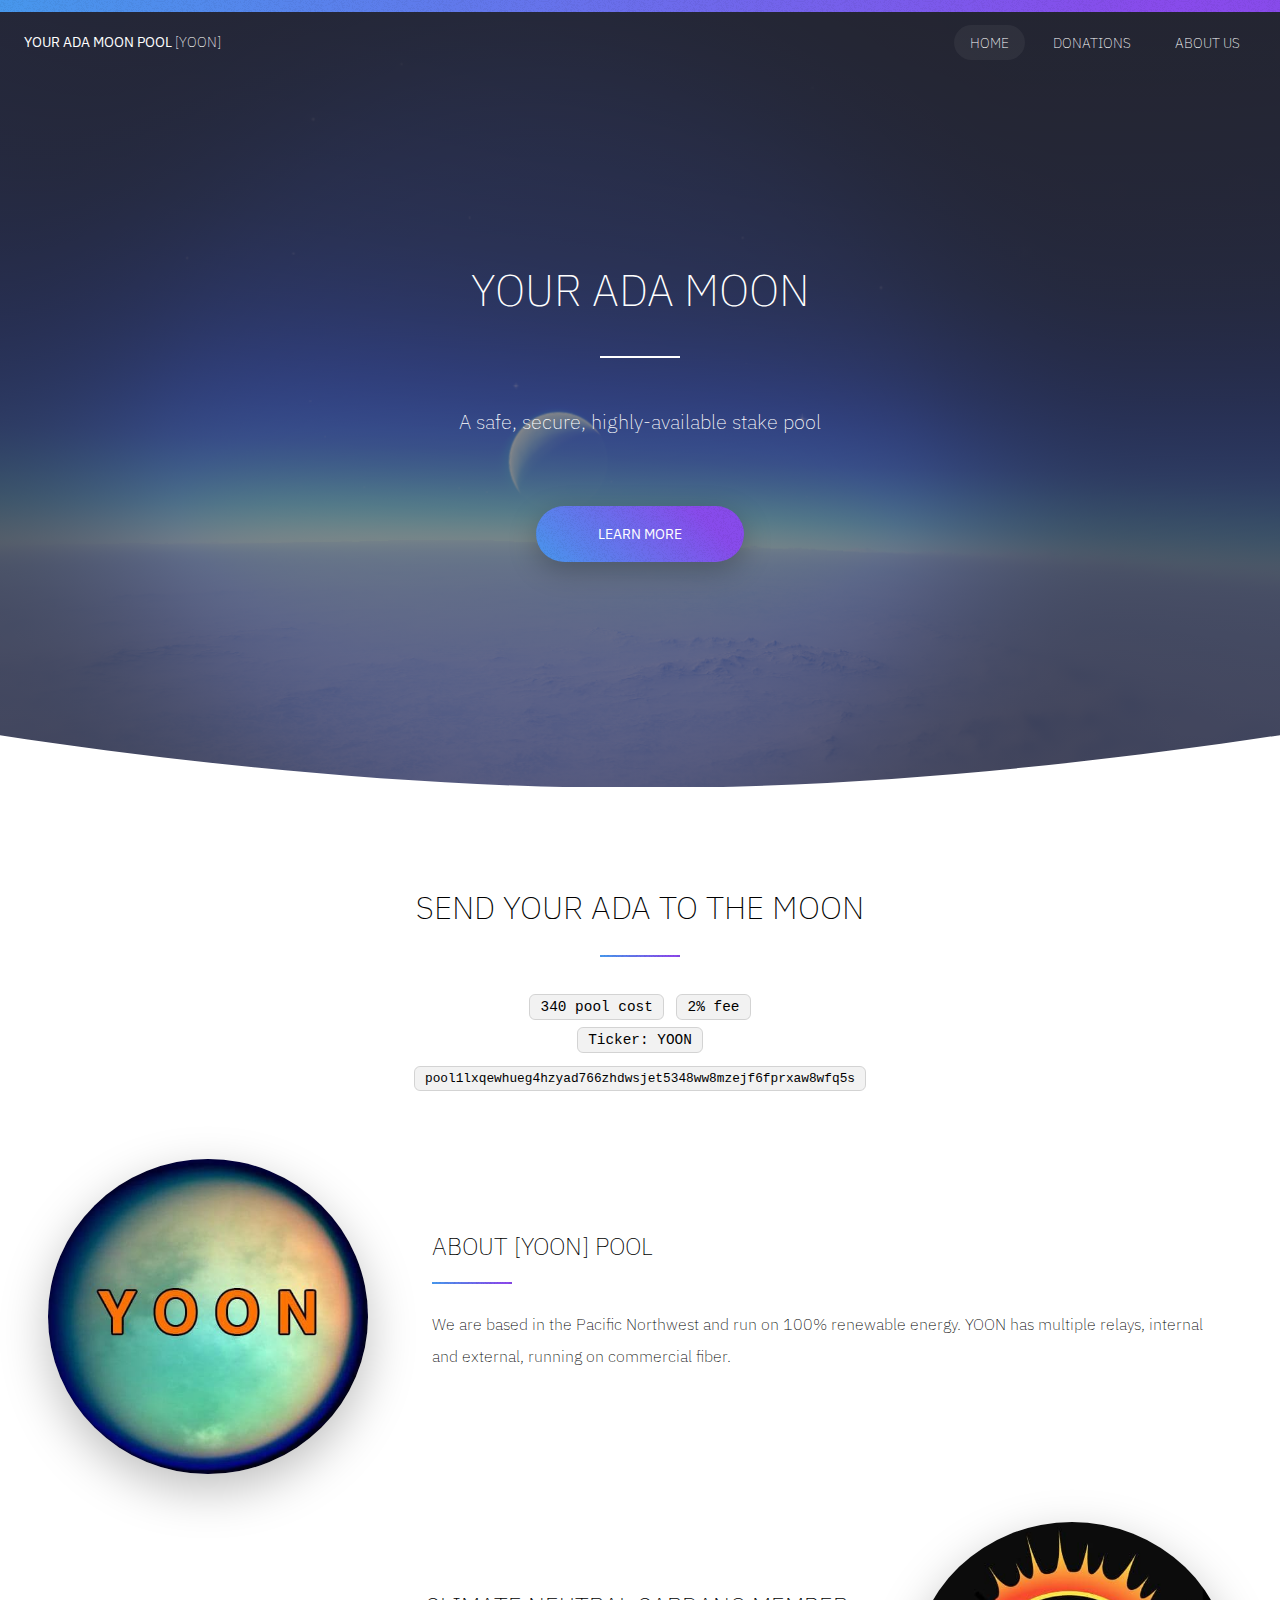
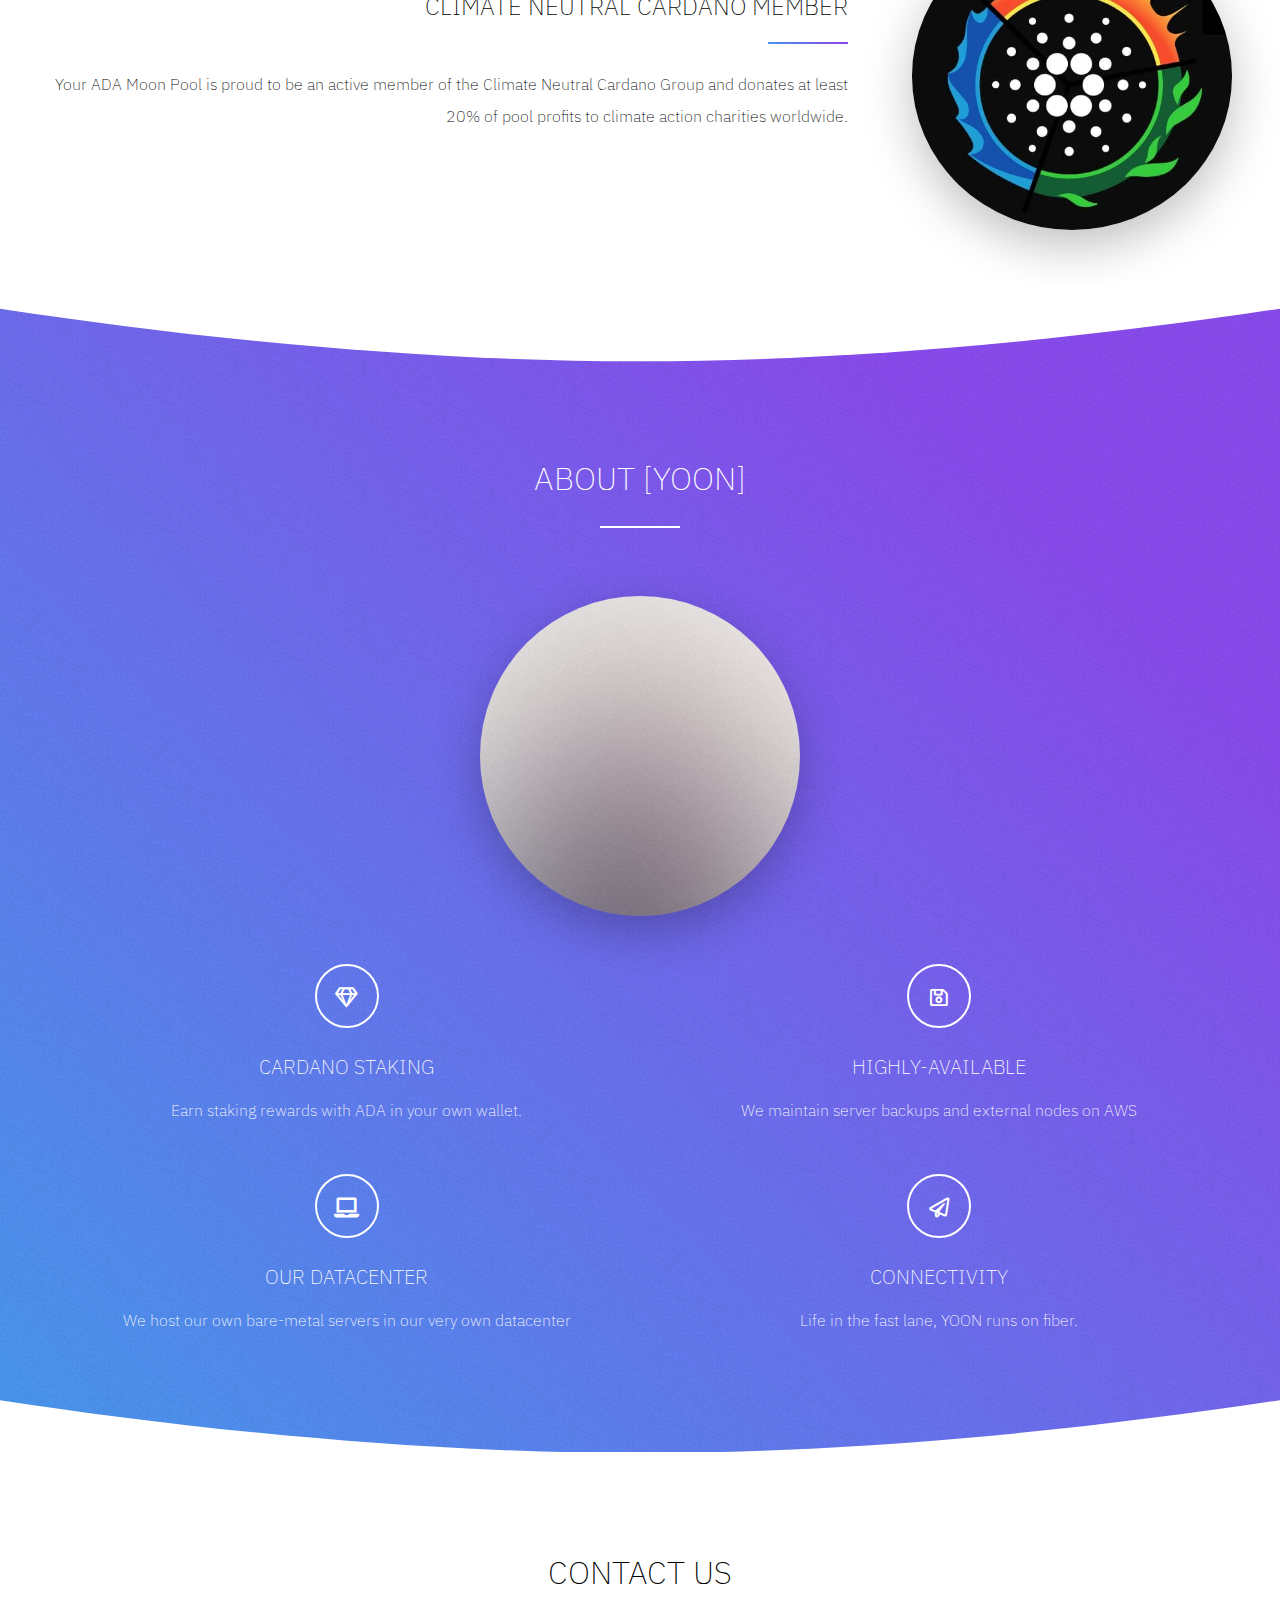
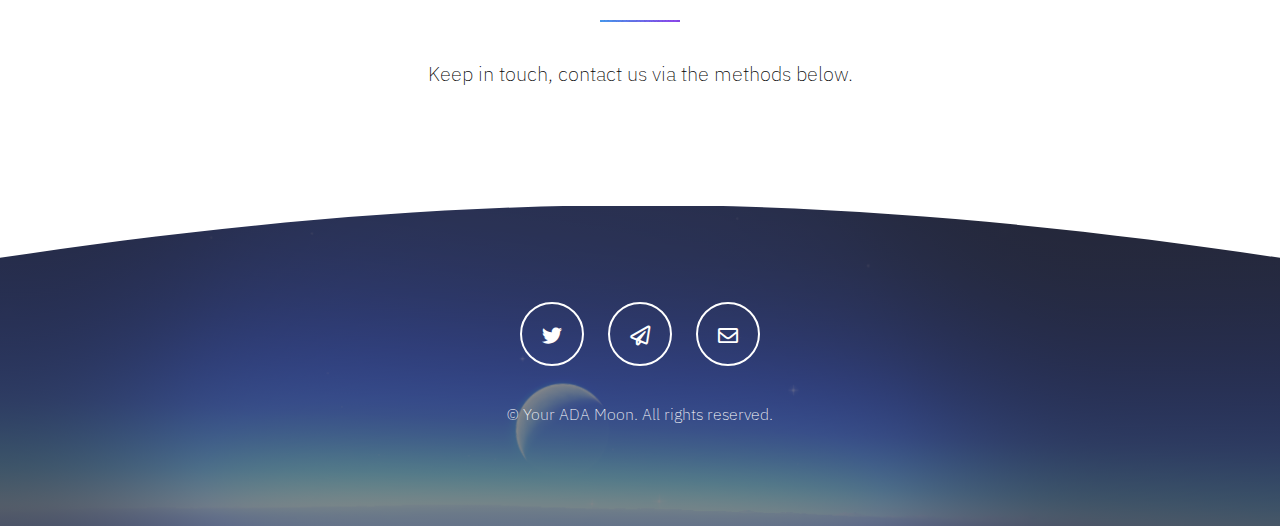
==== commit 2a818727: "goin'" ====
--- a/index.html
+++ b/index.html
@@ -76,7 +76,7 @@
 										<header class="major">
 											<h3>Climate Neutral Cardano Member</h3>
 										</header>
-										<p>Your ADA Moon Pool is proud to be an active member of the Climate Neutral Cardano Group and donates 20% of pool profits to reforestation initiatives in the Pacific Northwest.</p>
+										<p>Your ADA Moon Pool is proud to be an active member of the Climate Neutral Cardano Group and donates at least 20% of pool profits to climate action charities worldwide.</p>
 									</div>
 								</section>
 							</div>
